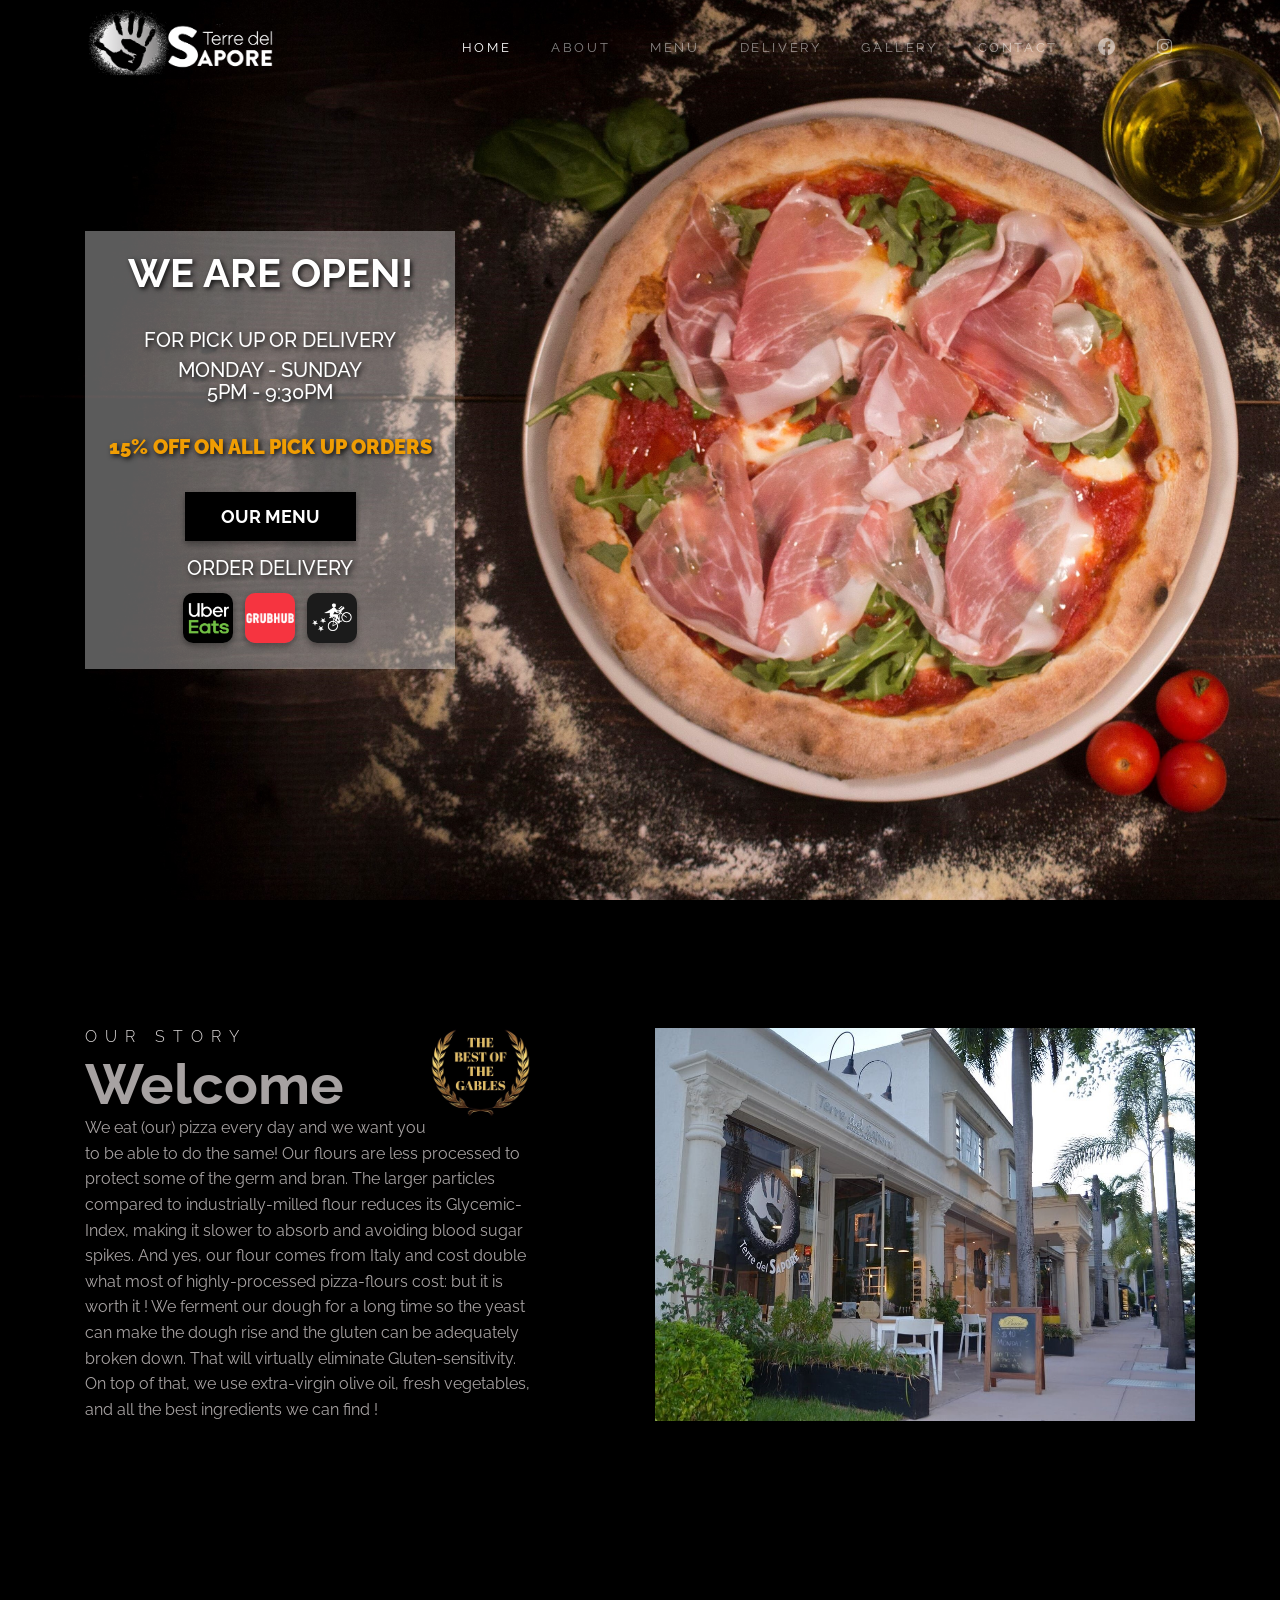
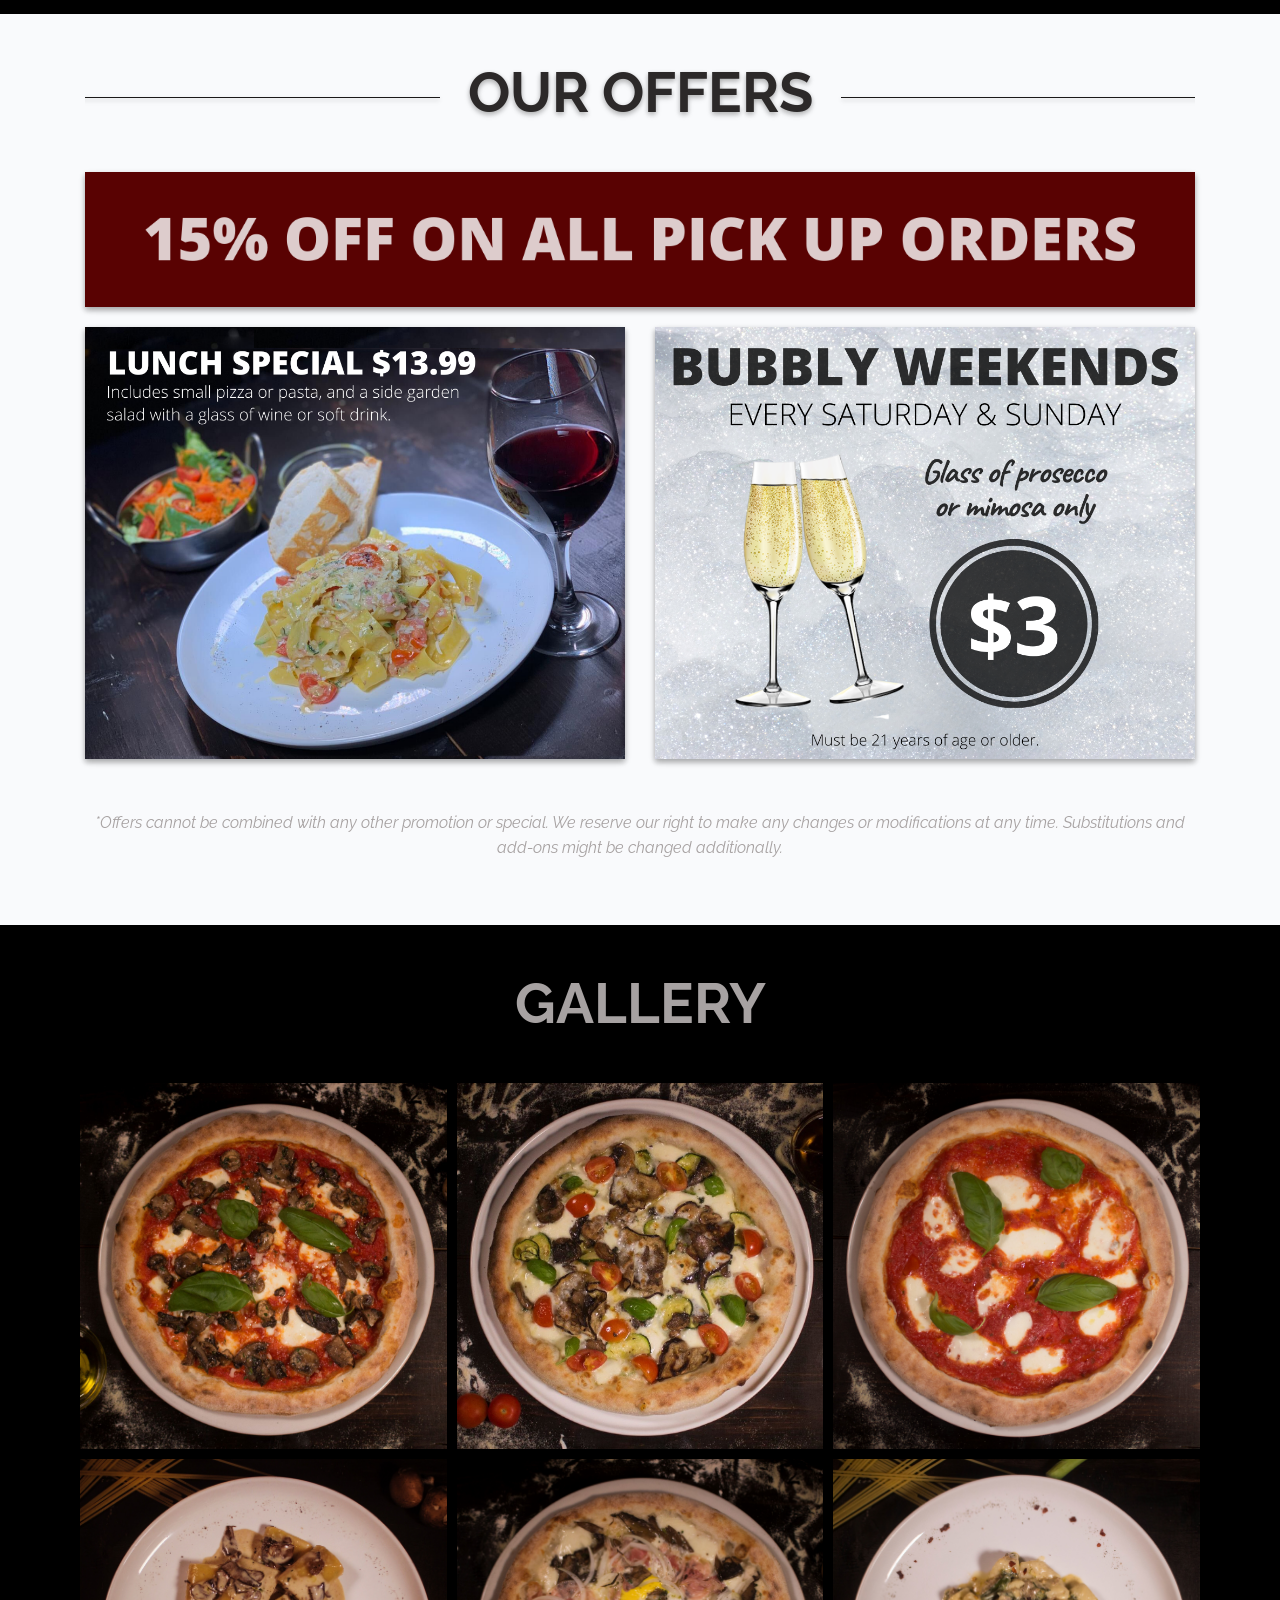
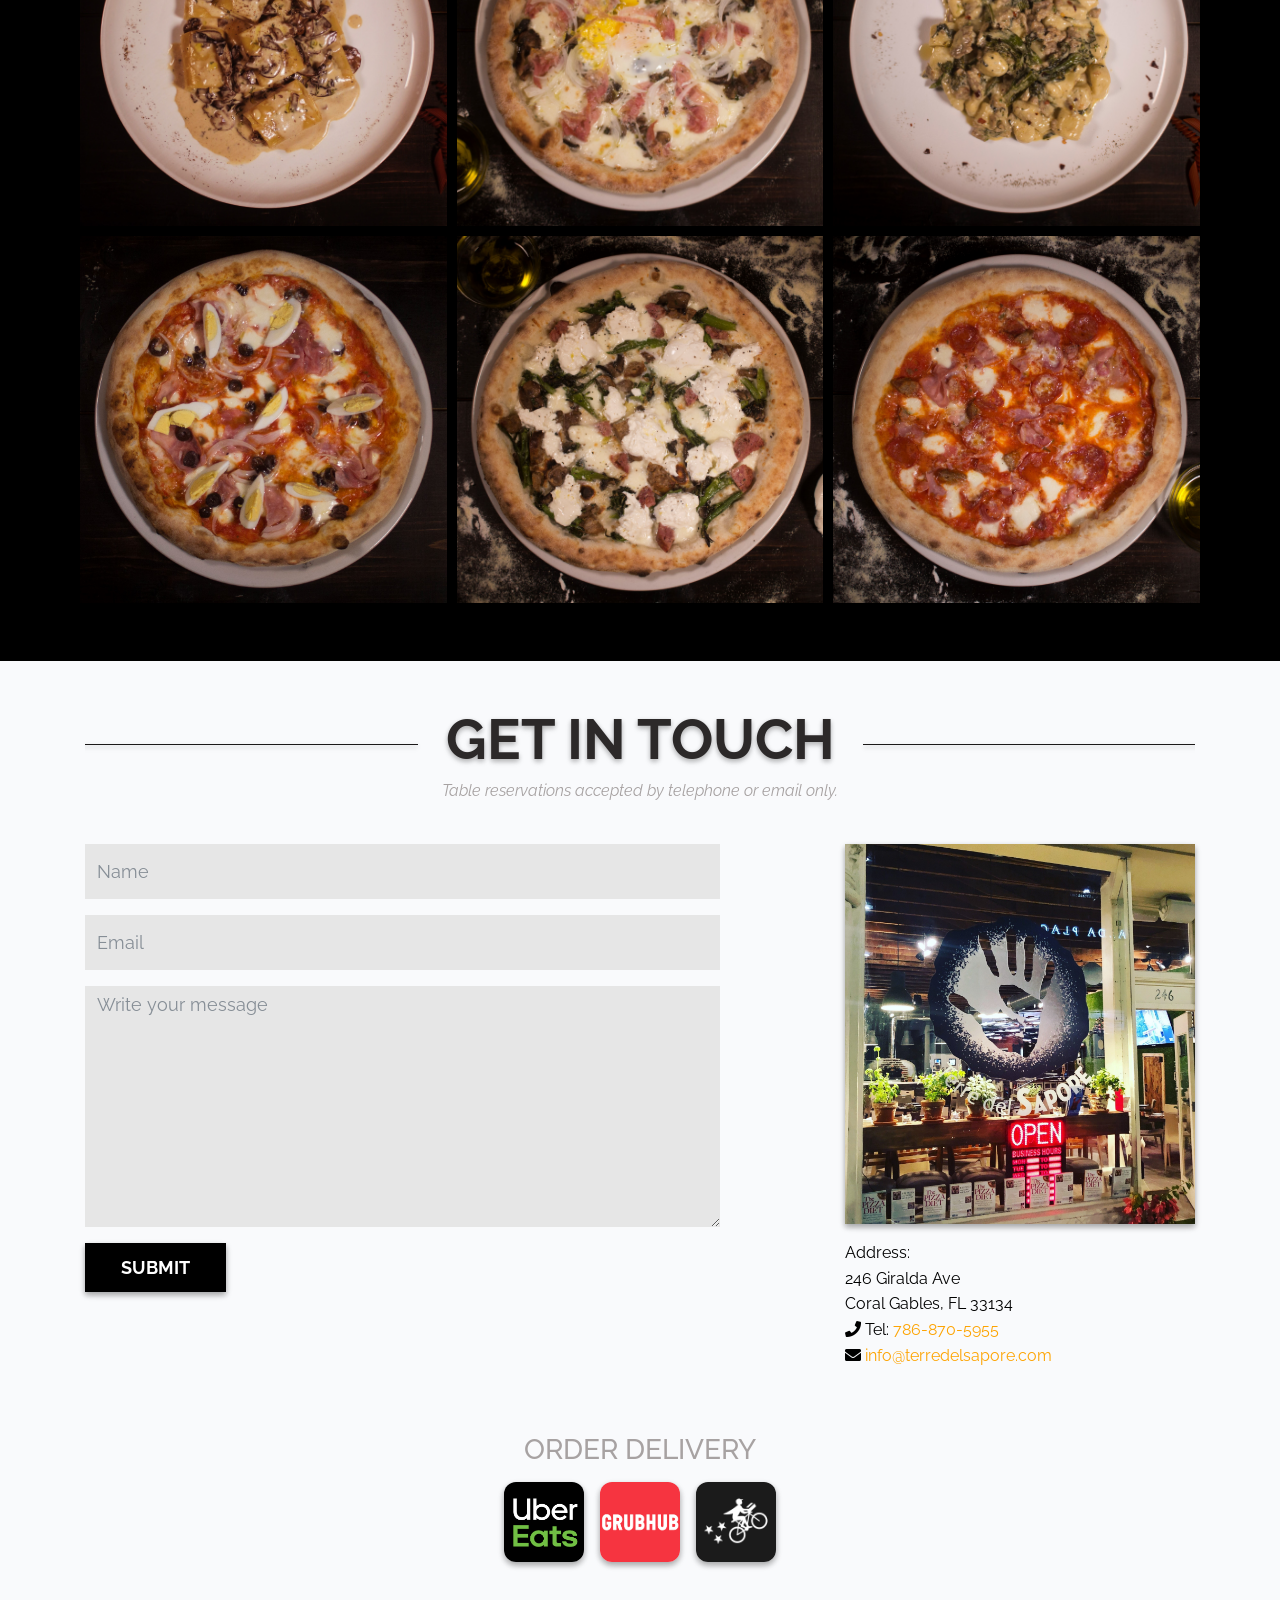
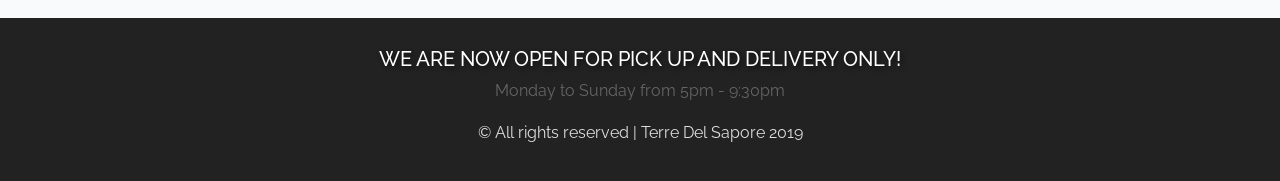
==== index.html @ a72ee900 "some more small changes" ====
<!DOCTYPE html>
<html lang="en">
  <head>
    <title>Terre Del Sapore</title>
    <meta charset="utf-8">
    <meta name="viewport" content="width=device-width, initial-scale=1, shrink-to-fit=no">

    <!-- Favicon -->
    <link rel="shortcut icon" type="image/png" href="./images/favicon1.png"/>
    
    <link href="https://fonts.googleapis.com/css?family=Playfair+Display:400,400i,700|Raleway" rel="stylesheet">
    <link href="https://fonts.googleapis.com/css?family=Raleway:700&display=swap" rel="stylesheet">
    <link href="https://fonts.googleapis.com/css?family=Quicksand&display=swap" rel="stylesheet">
    <link rel="stylesheet" href="css/bootstrap.min.css">
    <link rel="stylesheet" href="css/open-iconic-bootstrap.min.css">
    <link rel="stylesheet" href="css/animate.css">
    <link rel="stylesheet" href="css/owl.carousel.min.css">
    <link rel="stylesheet" href="css/owl.theme.default.min.css">
    <link rel="stylesheet" href="css/magnific-popup.css">
    <link rel="stylesheet" href="https://use.fontawesome.com/releases/v5.8.2/css/all.css">
    <link rel="stylesheet" href="css/icomoon.css">
    <link rel="stylesheet" href="css/style.css">

    <!-- Facebook Pixel Code -->
    <script>
      !function(f,b,e,v,n,t,s)
      {if(f.fbq)return;n=f.fbq=function(){n.callMethod?
      n.callMethod.apply(n,arguments):n.queue.push(arguments)};
      if(!f._fbq)f._fbq=n;n.push=n;n.loaded=!0;n.version='2.0';
      n.queue=[];t=b.createElement(e);t.async=!0;
      t.src=v;s=b.getElementsByTagName(e)[0];
      s.parentNode.insertBefore(t,s)}(window, document,'script',
      'https://connect.facebook.net/en_US/fbevents.js');
      fbq('init', '339458626774909');
      fbq('track', 'PageView');
      </script>
      <noscript><img height="1" width="1" style="display:none"
      src="https://www.facebook.com/tr?id=339458626774909&ev=PageView&noscript=1"
    /></noscript>
    <!-- End Facebook Pixel Code -->

  </head>

  <body data-spy="scroll" data-target="#site-navbar" data-offset="200">
    
    <nav class="navbar navbar-expand-lg navbar-dark site_navbar bg-dark site-navbar-light" id="site-navbar">
      <div class="container">
        <a class="navbar-brand" href="index.html"><img src="./images/logo_horizontal.png" alt="Terre Del Sapore" id="logo" class="logo"></a>
        <button class="navbar-toggler" type="button" data-toggle="collapse" data-target="#site-nav" aria-controls="site-nav" aria-expanded="false" aria-label="Toggle navigation">
          <span class="oi oi-menu"></span> Menu
        </button>

        <div class="collapse navbar-collapse" id="site-nav">
          <ul class="navbar-nav ml-auto">
            <li class="nav-item active"><a href="#section-home" class="nav-link">Home</a></li>
            <li class="nav-item"><a href="#section-about" class="nav-link">About</a></li>
            <li class="nav-item"><a href="./images/menu.pdf" class="nav-link">Menu</a></li>
            <li class="nav-item"><a href="#section-delivery" class="nav-link">Delivery</a></li>
            <li class="nav-item"><a href="#section-gallery" class="nav-link">Gallery</a></li>
            <li class="nav-item"><a href="#section-contact" class="nav-link">Contact</a></li>
            <li class="nav-item"><a href="https://www.facebook.com/terredelsaporegables/?__tn__=%2Cd%2CP-R&eid=ARB0JfAh3_nPr6OGoymZGIaPZmL7S7L-Z7Zif95JAETpzKwmRnLxXU70W4RQlZhRm_fNvxn6373SiHJh" target="_blank" class="nav-link waves-effect waves-light">
              <i class="fab fa-facebook fa-lg"></i></a>
            </li>
            <li class="nav-item">
              <a href="https://www.instagram.com/terredel.sapore" target="_blank" class="nav-link waves-effect waves-light">
                <i class="fab fa-instagram fa-lg"></i>
              </a>
            </li>
            

          </ul>
        </div>
      </div>
    </nav>
    <!-- END nav -->

    <section class="site-cover" style="background-image: url(./images/hero-2.jpeg);" id="section-home">
      <div class="container">
        <div class="row align-items-center justify-content-center text-center site-vh-100">
          <div class="col-md-12 site-animate">
            <div class="hero col-md-4">
              <h1 class="hero-text">WE ARE OPEN!</h1>
                <br>
                <h5>FOR PICK UP OR DELIVERY</h5>
              <h5>MONDAY - SUNDAY
                <br>
                5PM - 9:30PM</h5>
              <br>
              <h5 class="offer-pickup">15% OFF ON ALL PICK UP ORDERS</h5>            
            <br>            
           <p><a href="./images/menu.pdf" target="_blank" class="btn btn-primary btn-lg site-animate" ">OUR MENU</a></p>
           <h5>ORDER DELIVERY</h5>                
            <div class="row justify-content-center">
              <a target="_blank" href="https://www.ubereats.com/en-US/miami/food-delivery/terre-del-sapore/qRtU90W8QPGjgW1V2y5W6w/"><img src="./images/uber.png" alt="image" class="img-fluid delivery-hero"></a>
              <a target="_blank" href="https://www.grubhub.com/restaurant/terre-del-sapore-246-giralda-ave-coral-gables/1089305?fbclid=IwAR1qDjAj64qUqulYclKWdV331o0RSr32GQNUJjfndZSSxsacB-Zl1ywzzRs"><img src="./images/grubhub.png" alt="image" class="img-fluid delivery-hero"></a>
              <a target="_blank" href="https://postmates.com/merchant/terre-del-sapore-coral-gables"><img src="./images/postmates.png" alt="image" class="img-fluid delivery-hero"></a>
            </div>
          </div>
        </div>
      </div>
    </section>

    <!-- END section -->
    
    <section class="site-section" id="section-about">
      <div class="container">
        <div class="row">
          <div class="col-md-5 site-animate mb-5"> <img src="./images/best-of-the-gables.jpg" alt="Best Of The Gables" class="img-fluid" style="width: 100px; float: right;">
            <h4 class="site-sub-title">Our Story </h4>
            <h2 class="site-primary-title display-4">Welcome</h2> 
           
            <p>We eat (our) pizza every day and we want you to be able to do the same!
            Our flours are less processed to protect some of the germ and bran. The larger particles compared to industrially-milled flour reduces its Glycemic-Index, making it slower to absorb and avoiding blood sugar spikes.
            And yes, our flour comes from Italy and cost double what most of highly-processed pizza-flours cost: but it is worth it !
            We ferment our dough for a long time so the yeast can make the dough rise and the gluten can be adequately broken down. That will virtually eliminate Gluten-sensitivity.
            On top of that, we use extra-virgin olive oil, fresh vegetables, and all the best ingredients we can find !</p>
    
          </div>
          <div class="col-md-1"></div>
          <div class="col-md-6 site-animate img" data-animate-effect="fadeInRight">
            <img src="images/front_1.jpg" alt="Terre Del Sapore" class="img-fluid">
          </div>
        </div>
      </div>
    </section>
    <!-- END section -->
    

    <section class="site-section bg-light" id="section-offer">
      <div class="container offers">
        
        <div class="row container-offers">
          <div class="col-md-12 text-center mb-5 site-animate">
            <h2 class="site-primary-title display-4 title">OUR OFFERS</h2>
          </div>
          <div class="container">
            <div class="row">
              <div class="col-md-12 site-animate img pickup">
              <img src="images/pick-up.png" alt="Terre Del Sapore" class="img-fluid">
            </div>
            </div>
            <div class="row">
              <div class="col-md-6 site-animate img" data-animate-effect="fadeInLeft">
                <img src="images/lunch-special.png" alt="Terre Del Sapore" class="img-fluid">
              </div>
              <!-- <div class="col-md-2"></div> -->
              <div class="col-md-6 site-animate img img-offer" data-animate-effect="fadeInRight">
                <img src="images/prosecco-1.png" alt="Terre Del Sapore" class="img-fluid">
              </div>
            </div>
          </div>
          <!-- <div class="col-md-12">
            <div class="owl-carousel site-owl">

              <!-- <div class="item">
                <div class="media d-block mb-4 text-center site-media site-animate border-0">
                  <img src="images/offer_1.png" alt="Terre Del Sapore" class="img-fluid shadow">
                  <div class="media-body p-md-5 p-4">
                    <h5 class="mt-0 h4">Any pizza or pasta on the menu $10.</h5>
                    <p class="mb-4">Available every Monday. Substitutions and add ons might be charged additionally.</p>
                  </div>
                </div>
              </div>      
              
              <div class="item">
                <div class="media d-block mb-4 text-center site-media site-animate border-0">
                  <img src="images/offer_2.png" alt="Terre Del Sapore" class="img-fluid shadow">
                  <div class="media-body p-md-5 p-4">
                    <h5 class="mt-0 h4">Any dessert on the menu $1.</h5>
                    <p class="mb-4">Available every Tuesday. Substitutions and add ons might be charged additionally.</p>
                  </div>
                </div>
              </div>    

              <div class="item">
                <div class="media d-block mb-4 text-center site-media site-animate border-0">
                  <img src="images/offer_3.png" alt="Terre Del Sapore" class="img-fluid shadow">
                  <div class="media-body p-md-5 p-4">
                    <h5 class="mt-0 h4">All wine bottles half price.</h5>
                    <p class="mb-4">Available every Wednesday. Offer valid with food purchase only. Must be 21 years of age or older.</p>
                  </div>
                </div>
              </div>    

              <div class="item">
                <div class="media d-block mb-4 text-center site-media site-animate border-0">
                  <img src="images/offer_4.png" alt="Terre Del Sapore" class="img-fluid shadow">
                  <div class="media-body p-md-5 p-4">
                    <h5 class="mt-0 h4">All you can eat giro pizza $17.99</h5>
                    <p class="mb-4">Available every Thursday. Substitutions and add ons might be charged additionally.</p>
                  </div>
                </div>
              </div>     -->

              <!-- <div class="item">
                <div class="media d-block mb-4 text-center site-media site-animate border-0">
                  <img src="images/offer_5.png" alt="Terre Del Sapore" class="img-fluid shadow">
                  <div class="media-body p-md-5 p-4">
                    <h5 class="mt-0 h4">Prosecco, Mimosa and Belini only $3.</h5>
                    <p class="mb-4">Saturday and Sunday. Must be 21 years of age or older. Substitutions and add ons charged additionally.</p>
                  </div>
                </div>
              </div>    

              <div class="item">
                <div class="media d-block mb-4 text-center site-media site-animate border-0">
                  <img src="images/offer_6.png" alt="Terre Del Sapore" class="img-fluid shadow">
                  <div class="media-body p-md-5 p-4">
                    <h5 class="mt-0 h4">Small salad, pizza or pasta and a glass of wine, beer or soft drink.</h5>
                    <p class="mb-4" style="line-height: 1.3;">Substitutions and add ons might be charged additionally.</p>
                  </div>
                </div>
              </div>   

            </div>
          </div> -->
        </div>
        <br>
        <br>
        <p class="text-center site-animate" style="font-style: italic;">*Offers cannot be combined with any other promotion or special. 
          We reserve our right to make any changes or modifications at any time. 
          Substitutions and add-ons might be changed additionally. </p>
      </div>
    </section>
    <!-- END section -->

    <section class="site-section" id="section-gallery">
      <div class="container">
        <div class="row site-custom-gutters">

          <div class="col-md-12 text-center mb-5 site-animate">
            <h2 class="display-4 site-primary-title gallery">GALLERY</h2>
        
          </div>

          <div class="col-md-4 site-animate">
            <a href="./images/menu_1.JPG" class="site-thumbnail image-popup" >
              <img src="./images/menu_1.JPG" alt="Terre Del Sapore" class="img-fluid">
            </a>
          </div>
          <div class="col-md-4 site-animate">
            <a href="./images/menu_2.JPG" class="site-thumbnail image-popup">
              <img src="./images/menu_2.JPG" alt="Terre Del Sapore" class="img-fluid">
            </a>
          </div>
          <div class="col-md-4 site-animate">
            <a href="./images/menu_4.JPG" class="site-thumbnail image-popup">
              <img src="./images/menu_4.JPG" alt="Terre Del Sapore" class="img-fluid">
            </a>
          </div>

          <div class="col-md-4 site-animate">
            <a href="./images/menu_3.jpeg" class="site-thumbnail image-popup">
              <img src="./images/menu_3.jpeg" alt="Terre Del Sapore" class="img-fluid">
            </a>
          </div>
          <div class="col-md-4 site-animate">
            <a href="./images/menu_5.JPG" class="site-thumbnail image-popup">
              <img src="./images/menu_5.JPG" alt="Terre Del Sapore" class="img-fluid">
            </a>
          </div>
          <div class="col-md-4 site-animate">
            <a href="./images/menu_6.JPG" class="site-thumbnail image-popup">
              <img src="./images/menu_6.JPG" alt="Terre Del Sapore" class="img-fluid">
            </a>
          </div>

          <div class="col-md-4 site-animate">
            <a href="./images/menu_7.JPG" class="site-thumbnail image-popup">
              <img src="./images/menu_7.JPG" alt="Terre Del Sapore" class="img-fluid">
            </a>
          </div>
          <div class="col-md-4 site-animate">
            <a href="./images/menu_8.JPG" class="site-thumbnail image-popup">
              <img src="./images/menu_8.JPG" alt="Terre Del Sapore" class="img-fluid">
            </a>
          </div>
          <div class="col-md-4 site-animate">
            <a href="./images/menu_9.JPG" class="site-thumbnail image-popup">
              <img src="./images/menu_9.JPG" alt="Terre Del Sapore" class="img-fluid">
            </a>
          </div>

        </div>
      </div>
    </section>
    <!-- END section -->

    <section class="site-section bg-light" id="section-contact">
      <div class="container">
        <div class="row">

          <div class="col-md-12 text-center mb-5 site-animate in-touch">
            <h2 class="display-4 site-primary-title title">GET IN TOUCH</h2>
            <p class="text-center" style="font-style: italic; margin-top: 0.5em;">Table reservations accepted by telephone or email only. <p>
          </div>

          <div class="col-md-7 mb-5 site-animate">
            <form action="contact-form-handler.php" method="get" enctype="text/plain" id="contactform" role="form">
              <div class="form-group">
                <label for="name" class="sr-only">Name</label>
                <input type="text" class="form-control" name="name" placeholder="Name" id="name" />
              </div>
              <div class="form-group">
                <label for="email" class="sr-only">Email</label>
                <input type="email" class="form-control" name="email" placeholder="Email" id="email" />
              </div>
              <div class="form-group">
                <label for="message" class="sr-only">Message</label>
                <textarea type="text" name="message" cols="30" rows="10" class="form-control" placeholder="Write your message" id="message"></textarea>
              </div>
              <div class="form-group">
                <input type="submit" class="btn btn-primary btn-lg site-animate" value="SUBMIT" name="submit"/>
              </div>
            </form>
          </div>

        <div class="col-md-1"></div>

          <div class="col-md-4 site-animate">
            <p><img src="images/front.jpeg" alt="" class="img-fluid shadow"></p>
            <p class="text-black">
              Address: <br> 246 Giralda Ave <br> Coral Gables, FL 33134 <br> 
              <i class="fas fa-phone fa-1x"></i>
              Tel: <a href="tel:786-870-5955">786-870-5955</a>  <br> 
              <i class="fas fa-envelope fa-1x"></i><a href = "mailto: info@terredelsapore.com"> info@terredelsapore.com</a>
            </p>
          </div>
          
        </div>
        <br>
        <br>
        <div class="col-md-12 site-animate text-center">
          <h3 id="section-delivery">ORDER DELIVERY</h3>                
            <div class="row justify-content-center">
              <a target="_blank" href="https://www.ubereats.com/en-US/miami/food-delivery/terre-del-sapore/qRtU90W8QPGjgW1V2y5W6w/"><img src="./images/uber.png" alt="image" class="img-fluid delivery"></a>
              <a target="_blank" href="https://www.grubhub.com/restaurant/terre-del-sapore-246-giralda-ave-coral-gables/1089305?fbclid=IwAR1qDjAj64qUqulYclKWdV331o0RSr32GQNUJjfndZSSxsacB-Zl1ywzzRs"><img src="./images/grubhub.png" alt="image" class="img-fluid delivery"></a>
              <a target="_blank" href="https://postmates.com/merchant/terre-del-sapore-coral-gables"><img src="./images/postmates.png" alt="image" class="img-fluid delivery"></a>
            </div>
        </div>
              
      </div>
    </section>
    
    <!-- END section -->

    </section>

    </div>
    

    <footer class="site-footer site-bg-dark site-section">
      <div class="container">
          <div class="col-md-12 text-center">

              <div class="text-center" id="">
                  <!-- <div style="height:20px"></div>
                  <div style="height:20px"></div> -->
                  <h5 class="">WE ARE NOW OPEN FOR PICK UP AND DELIVERY ONLY!</h5>
                  <p class="working-hours">
                    Monday to Sunday from 5pm - 9:30pm
                  </p>
                </div>
              
            <p style="color: rgb(224, 222, 222)">&copy; All rights reserved | Terre Del Sapore 2019</p>
          </div>
        </div>
      </div>
    </footer> 

    <!-- loader -->
    <div id="site-loader" class="show fullscreen"><svg class="circular" width="48px" height="48px"><circle class="path-bg" cx="24" cy="24" r="22" fill="none" stroke-width="4" stroke="#eeeeee"/><circle class="path" cx="24" cy="24" r="22" fill="none" stroke-width="4" stroke-miterlimit="10" stroke="#F96D00"/></svg></div>


    <script src="js/jquery.min.js"></script>
    <script src="js/popper.min.js"></script>
    <script src="js/bootstrap.min.js"></script>
    <script src="js/jquery.easing.1.3.js"></script>
    <script src="js/jquery.waypoints.min.js"></script>
    <script src="js/owl.carousel.min.js"></script>
    <script src="js/jquery.magnific-popup.min.js"></script>    
    <script src="js/jquery.animateNumber.min.js"></script>
    <script src="js/main.js"></script>
    
  </body>
</html>
---- css/icomoon.css ----
@font-face {
  font-family: 'icomoon';
  src:  url('../fonts/icomoon/icomoon.eot?lir4dr');
  src:  url('../fonts/icomoon/icomoon.eot?lir4dr#iefix') format('embedded-opentype'),
    url('../fonts/icomoon/icomoon.ttf?lir4dr') format('truetype'),
    url('../fonts/icomoon/icomoon.woff?lir4dr') format('woff'),
    url('../fonts/icomoon/icomoon.svg?lir4dr#icomoon') format('svg');
  font-weight: normal;
  font-style: normal;
}

[class^="icon-"], [class*=" icon-"] {
  /* use !important to prevent issues with browser extensions that change fonts */
  font-family: 'icomoon' !important;
  speak: none;
  font-style: normal;
  font-weight: normal;
  font-variant: normal;
  text-transform: none;
  line-height: 1;

  /* Better Font Rendering =========== */
  -webkit-font-smoothing: antialiased;
  -moz-osx-font-smoothing: grayscale;
}

.icon-add-to-list:before {
  content: "\e900";
}
.icon-arrow-bold-down:before {
  content: "\e901";
}
.icon-arrow-bold-left:before {
  content: "\e902";
}
.icon-arrow-bold-right:before {
  content: "\e903";
}
.icon-arrow-bold-up:before {
  content: "\e904";
}
.icon-arrow-down:before {
  content: "\e905";
}
.icon-arrow-left:before {
  content: "\e906";
}
.icon-arrow-long-down:before {
  content: "\e907";
}
.icon-arrow-long-left:before {
  content: "\e908";
}
.icon-arrow-long-right:before {
  content: "\e909";
}
.icon-arrow-long-up:before {
  content: "\e90a";
}
.icon-arrow-right:before {
  content: "\e90b";
}
.icon-arrow-up:before {
  content: "\e90c";
}
.icon-arrow-with-circle-down:before {
  content: "\e90d";
}
.icon-arrow-with-circle-left:before {
  content: "\e90e";
}
.icon-arrow-with-circle-right:before {
  content: "\e90f";
}
.icon-arrow-with-circle-up:before {
  content: "\e910";
}
.icon-bug:before {
  content: "\e911";
}
.icon-chevron-down:before {
  content: "\e912";
}
.icon-chevron-left:before {
  content: "\e913";
}
.icon-chevron-right:before {
  content: "\e914";
}
.icon-chevron-small-down:before {
  content: "\e915";
}
.icon-chevron-small-left:before {
  content: "\e916";
}
.icon-chevron-small-right:before {
  content: "\e917";
}
.icon-chevron-small-up:before {
  content: "\e918";
}
.icon-chevron-thin-down:before {
  content: "\e919";
}
.icon-chevron-thin-left:before {
  content: "\e91a";
}
.icon-chevron-thin-right:before {
  content: "\e91b";
}
.icon-chevron-thin-up:before {
  content: "\e91c";
}
.icon-chevron-up:before {
  content: "\e91d";
}
.icon-chevron-with-circle-down:before {
  content: "\e91e";
}
.icon-chevron-with-circle-left:before {
  content: "\e91f";
}
.icon-chevron-with-circle-right:before {
  content: "\e920";
}
.icon-chevron-with-circle-up:before {
  content: "\e921";
}
.icon-classic-computer:before {
  content: "\e922";
}
.icon-controller-fast-backward:before {
  content: "\e923";
}
.icon-creative-commons-attribution:before {
  content: "\e924";
}
.icon-creative-commons-noderivs:before {
  content: "\e925";
}
.icon-creative-commons-noncommercial-eu:before {
  content: "\e926";
}
.icon-creative-commons-noncommercial-us:before {
  content: "\e927";
}
.icon-creative-commons-public-domain:before {
  content: "\e928";
}
.icon-creative-commons-remix:before {
  content: "\e929";
}
.icon-creative-commons-share:before {
  content: "\e92a";
}
.icon-creative-commons-sharealike:before {
  content: "\e92b";
}
.icon-creative-commons:before {
  content: "\e92c";
}
.icon-crop:before {
  content: "\e92d";
}
.icon-document-landscape:before {
  content: "\e92e";
}
.icon-dot-single:before {
  content: "\e92f";
}
.icon-dots-three-horizontal:before {
  content: "\e930";
}
.icon-dots-three-vertical:before {
  content: "\e931";
}
.icon-dots-two-horizontal:before {
  content: "\e932";
}
.icon-dots-two-vertical:before {
  content: "\e933";
}
.icon-eye-with-line:before {
  content: "\e934";
}
.icon-fingerprint:before {
  content: "\e935";
}
.icon-flower:before {
  content: "\e936";
}
.icon-merge:before {
  content: "\e937";
}
.icon-mouse-pointer:before {
  content: "\e938";
}
.icon-newsletter:before {
  content: "\e939";
}
.icon-notifications-off:before {
  content: "\e93a";
}
.icon-remove-user:before {
  content: "\e93b";
}
.icon-select-arrows:before {
  content: "\e93c";
}
.icon-tablet-mobile-combo:before {
  content: "\e93d";
}
.icon-triangle-down:before {
  content: "\e93e";
}
.icon-triangle-left:before {
  content: "\e93f";
}
.icon-triangle-right:before {
  content: "\e940";
}
.icon-triangle-up:before {
  content: "\e941";
}
.icon-video-camera:before {
  content: "\e942";
}
.icon-warning:before {
  content: "\e943";
}
.icon-add-user:before {
  content: "\e944";
}
.icon-address:before {
  content: "\e945";
}
.icon-adjust:before {
  content: "\e946";
}
.icon-air:before {
  content: "\e947";
}
.icon-aircraft-landing:before {
  content: "\e948";
}
.icon-aircraft-take-off:before {
  content: "\e949";
}
.icon-aircraft:before {
  content: "\e94a";
}
.icon-align-bottom:before {
  content: "\e94b";
}
.icon-align-horizontal-middle:before {
  content: "\e94c";
}
.icon-align-left:before {
  content: "\e94d";
}
.icon-align-right:before {
  content: "\e94e";
}
.icon-align-top:before {
  content: "\e94f";
}
.icon-align-vertical-middle:before {
  content: "\e950";
}
.icon-archive:before {
  content: "\e951";
}
.icon-area-graph:before {
  content: "\e952";
}
.icon-attachment:before {
  content: "\e953";
}
.icon-awareness-ribbon:before {
  content: "\e954";
}
.icon-back-in-time:before {
  content: "\e955";
}
.icon-back:before {
  content: "\e956";
}
.icon-bar-graph:before {
  content: "\e957";
}
.icon-battery:before {
  content: "\e958";
}
.icon-beamed-note:before {
  content: "\e959";
}
.icon-bell:before {
  content: "\e95a";
}
.icon-blackboard:before {
  content: "\e95b";
}
.icon-block:before {
  content: "\e95c";
}
.icon-book:before {
  content: "\e95d";
}
.icon-bookmark:before {
  content: "\e95e";
}
.icon-bookmarks:before {
  content: "\e95f";
}
.icon-bowl:before {
  content: "\e960";
}
.icon-box:before {
  content: "\e961";
}
.icon-briefcase:before {
  content: "\e962";
}
.icon-browser:before {
  content: "\e963";
}
.icon-brush:before {
  content: "\e964";
}
.icon-bucket:before {
  content: "\e965";
}
.icon-cake:before {
  content: "\e966";
}
.icon-calculator:before {
  content: "\e967";
}
.icon-calendar:before {
  content: "\e968";
}
.icon-camera:before {
  content: "\e969";
}
.icon-ccw:before {
  content: "\e96a";
}
.icon-chat:before {
  content: "\e96b";
}
.icon-check:before {
  content: "\e96c";
}
.icon-circle-with-cross:before {
  content: "\e96d";
}
.icon-circle-with-minus:before {
  content: "\e96e";
}
.icon-circle-with-plus:before {
  content: "\e96f";
}
.icon-circle:before {
  content: "\e970";
}
.icon-circular-graph:before {
  content: "\e971";
}
.icon-clapperboard:before {
  content: "\e972";
}
.icon-clipboard:before {
  content: "\e973";
}
.icon-clock:before {
  content: "\e974";
}
.icon-cloud:before {
  content: "\e975";
}
.icon-code:before {
  content: "\e976";
}
.icon-cog:before {
  content: "\e977";
}
.icon-colours:before {
  content: "\e978";
}
.icon-compass:before {
  content: "\e979";
}
.icon-controller-fast-forward:before {
  content: "\e97a";
}
.icon-controller-jump-to-start:before {
  content: "\e97b";
}
.icon-controller-next:before {
  content: "\e97c";
}
.icon-controller-paus:before {
  content: "\e97d";
}
.icon-controller-play:before {
  content: "\e97e";
}
.icon-controller-record:before {
  content: "\e97f";
}
.icon-controller-stop:before {
  content: "\e980";
}
.icon-controller-volume:before {
  content: "\e981";
}
.icon-copy:before {
  content: "\e982";
}
.icon-credit-card:before {
  content: "\e983";
}
.icon-credit:before {
  content: "\e984";
}
.icon-cross:before {
  content: "\e985";
}
.icon-cup:before {
  content: "\e986";
}
.icon-cw:before {
  content: "\e987";
}
.icon-cycle:before {
  content: "\e988";
}
.icon-database:before {
  content: "\e989";
}
.icon-dial-pad:before {
  content: "\e98a";
}
.icon-direction:before {
  content: "\e98b";
}
.icon-document:before {
  content: "\e98c";
}
.icon-documents:before {
  content: "\e98d";
}
.icon-download:before {
  content: "\e98e";
}
.icon-drink:before {
  content: "\e98f";
}
.icon-drive:before {
  content: "\e990";
}
.icon-drop:before {
  content: "\e991";
}
.icon-edit:before {
  content: "\e992";
}
.icon-email:before {
  content: "\e993";
}
.icon-emoji-flirt:before {
  content: "\e994";
}
.icon-emoji-happy:before {
  content: "\e995";
}
.icon-emoji-neutral:before {
  content: "\e996";
}
.icon-emoji-sad:before {
  content: "\e997";
}
.icon-erase:before {
  content: "\e998";
}
.icon-eraser:before {
  content: "\e999";
}
.icon-export:before {
  content: "\e99a";
}
.icon-eye:before {
  content: "\e99b";
}
.icon-feather:before {
  content: "\e99c";
}
.icon-flag:before {
  content: "\e99d";
}
.icon-flash:before {
  content: "\e99e";
}
.icon-flashlight:before {
  content: "\e99f";
}
.icon-flat-brush:before {
  content: "\e9a0";
}
.icon-flow-branch:before {
  content: "\e9a1";
}
.icon-flow-cascade:before {
  content: "\e9a2";
}
.icon-flow-line:before {
  content: "\e9a3";
}
.icon-flow-parallel:before {
  content: "\e9a4";
}
.icon-flow-tree:before {
  content: "\e9a5";
}
.icon-folder-images:before {
  content: "\e9a6";
}
.icon-folder-music:before {
  content: "\e9a7";
}
.icon-folder-video:before {
  content: "\e9a8";
}
.icon-folder:before {
  content: "\e9a9";
}
.icon-forward:before {
  content: "\e9aa";
}
.icon-funnel:before {
  content: "\e9ab";
}
.icon-game-controller:before {
  content: "\e9ac";
}
.icon-gauge:before {
  content: "\e9ad";
}
.icon-globe:before {
  content: "\e9ae";
}
.icon-graduation-cap:before {
  content: "\e9af";
}
.icon-grid:before {
  content: "\e9b0";
}
.icon-hair-cross:before {
  content: "\e9b1";
}
.icon-hand:before {
  content: "\e9b2";
}
.icon-heart-outlined:before {
  content: "\e9b3";
}
.icon-heart:before {
  content: "\e9b4";
}
.icon-help-with-circle:before {
  content: "\e9b5";
}
.icon-help:before {
  content: "\e9b6";
}
.icon-home:before {
  content: "\e9b7";
}
.icon-hour-glass:before {
  content: "\e9b8";
}
.icon-image-inverted:before {
  content: "\e9b9";
}
.icon-image:before {
  content: "\e9ba";
}
.icon-images:before {
  content: "\e9bb";
}
.icon-inbox:before {
  content: "\e9bc";
}
.icon-infinity:before {
  content: "\e9bd";
}
.icon-info-with-circle:before {
  content: "\e9be";
}
.icon-info:before {
  content: "\e9bf";
}
.icon-install:before {
  content: "\e9c0";
}
.icon-key:before {
  content: "\e9c1";
}
.icon-keyboard:before {
  content: "\e9c2";
}
.icon-lab-flask:before {
  content: "\e9c3";
}
.icon-landline:before {
  content: "\e9c4";
}
.icon-language:before {
  content: "\e9c5";
}
.icon-laptop:before {
  content: "\e9c6";
}
.icon-layers:before {
  content: "\e9c7";
}
.icon-leaf:before {
  content: "\e9c8";
}
.icon-level-down:before {
  content: "\e9c9";
}
.icon-level-up:before {
  content: "\e9ca";
}
.icon-lifebuoy:before {
  content: "\e9cb";
}
.icon-light-bulb:before {
  content: "\e9cc";
}
.icon-light-down:before {
  content: "\e9cd";
}
.icon-light-up:before {
  content: "\e9ce";
}
.icon-line-graph:before {
  content: "\e9cf";
}
.icon-link:before {
  content: "\e9d0";
}
.icon-list:before {
  content: "\e9d1";
}
.icon-location-pin:before {
  content: "\e9d2";
}
.icon-location:before {
  content: "\e9d3";
}
.icon-lock-open:before {
  content: "\e9d4";
}
.icon-lock:before {
  content: "\e9d5";
}
.icon-log-out:before {
  content: "\e9d6";
}
.icon-login:before {
  content: "\e9d7";
}
.icon-loop:before {
  content: "\e9d8";
}
.icon-magnet:before {
  content: "\e9d9";
}
.icon-magnifying-glass:before {
  content: "\e9da";
}
.icon-mail:before {
  content: "\e9db";
}
.icon-man:before {
  content: "\e9dc";
}
.icon-map:before {
  content: "\e9dd";
}
.icon-mask:before {
  content: "\e9de";
}
.icon-medal:before {
  content: "\e9df";
}
.icon-megaphone:before {
  content: "\e9e0";
}
.icon-menu:before {
  content: "\e9e1";
}
.icon-message:before {
  content: "\e9e2";
}
.icon-mic:before {
  content: "\e9e3";
}
.icon-minus:before {
  content: "\e9e4";
}
.icon-mobile:before {
  content: "\e9e5";
}
.icon-modern-mic:before {
  content: "\e9e6";
}
.icon-moon:before {
  content: "\e9e7";
}
.icon-mouse:before {
  content: "\e9e8";
}
.icon-music:before {
  content: "\e9e9";
}
.icon-network:before {
  content: "\e9ea";
}
.icon-new-message:before {
  content: "\e9eb";
}
.icon-new:before {
  content: "\e9ec";
}
.icon-news:before {
  content: "\e9ed";
}
.icon-note:before {
  content: "\e9ee";
}
.icon-notification:before {
  content: "\e9ef";
}
.icon-old-mobile:before {
  content: "\e9f0";
}
.icon-old-phone:before {
  content: "\e9f1";
}
.icon-open-book:before {
  content: "\e9f2";
}
.icon-palette:before {
  content: "\e9f3";
}
.icon-paper-plane:before {
  content: "\e9f4";
}
.icon-pencil:before {
  content: "\e9f5";
}
.icon-phone:before {
  content: "\e9f6";
}
.icon-pie-chart:before {
  content: "\e9f7";
}
.icon-pin:before {
  content: "\e9f8";
}
.icon-plus:before {
  content: "\e9f9";
}
.icon-popup:before {
  content: "\e9fa";
}
.icon-power-plug:before {
  content: "\e9fb";
}
.icon-price-ribbon:before {
  content: "\e9fc";
}
.icon-price-tag:before {
  content: "\e9fd";
}
.icon-print:before {
  content: "\e9fe";
}
.icon-progress-empty:before {
  content: "\e9ff";
}
.icon-progress-full:before {
  content: "\ea00";
}
.icon-progress-one:before {
  content: "\ea01";
}
.icon-progress-two:before {
  content: "\ea02";
}
.icon-publish:before {
  content: "\ea03";
}
.icon-quote:before {
  content: "\ea04";
}
.icon-radio:before {
  content: "\ea05";
}
.icon-reply-all:before {
  content: "\ea06";
}
.icon-reply:before {
  content: "\ea07";
}
.icon-resize-100%:before {
  content: "\ea08";
}
.icon-resize-full-screen:before {
  content: "\ea09";
}
.icon-retweet:before {
  content: "\ea0a";
}
.icon-rocket:before {
  content: "\ea0b";
}
.icon-round-brush:before {
  content: "\ea0c";
}
.icon-rss:before {
  content: "\ea0d";
}
.icon-ruler:before {
  content: "\ea0e";
}
.icon-save:before {
  content: "\ea0f";
}
.icon-scissors:before {
  content: "\ea10";
}
.icon-share-alternative:before {
  content: "\ea11";
}
.icon-share:before {
  content: "\ea12";
}
.icon-shareable:before {
  content: "\ea13";
}
.icon-shield:before {
  content: "\ea14";
}
.icon-shop:before {
  content: "\ea15";
}
.icon-shopping-bag:before {
  content: "\ea16";
}
.icon-shopping-basket:before {
  content: "\ea17";
}
.icon-shopping-cart:before {
  content: "\ea18";
}
.icon-shuffle:before {
  content: "\ea19";
}
.icon-signal:before {
  content: "\ea1a";
}
.icon-sound-mix:before {
  content: "\ea1b";
}
.icon-sound-mute:before {
  content: "\ea1c";
}
.icon-sound:before {
  content: "\ea1d";
}
.icon-sports-club:before {
  content: "\ea1e";
}
.icon-spreadsheet:before {
  content: "\ea1f";
}
.icon-squared-cross:before {
  content: "\ea20";
}
.icon-squared-minus:before {
  content: "\ea21";
}
.icon-squared-plus:before {
  content: "\ea22";
}
.icon-star-outlined:before {
  content: "\ea23";
}
.icon-star:before {
  content: "\ea24";
}
.icon-stopwatch:before {
  content: "\ea25";
}
.icon-suitcase:before {
  content: "\ea26";
}
.icon-swap:before {
  content: "\ea27";
}
.icon-sweden:before {
  content: "\ea28";
}
.icon-switch:before {
  content: "\ea29";
}
.icon-tablet:before {
  content: "\ea2a";
}
.icon-tag:before {
  content: "\ea2b";
}
.icon-text-document-inverted:before {
  content: "\ea2c";
}
.icon-text-document:before {
  content: "\ea2d";
}
.icon-text:before {
  content: "\ea2e";
}
.icon-thermometer:before {
  content: "\ea2f";
}
.icon-thumbs-down:before {
  content: "\ea30";
}
.icon-thumbs-up:before {
  content: "\ea31";
}
.icon-thunder-cloud:before {
  content: "\ea32";
}
.icon-ticket:before {
  content: "\ea33";
}
.icon-time-slot:before {
  content: "\ea34";
}
.icon-tools:before {
  content: "\ea35";
}
.icon-traffic-cone:before {
  content: "\ea36";
}
.icon-trash:before {
  content: "\ea37";
}
.icon-tree:before {
  content: "\ea38";
}
.icon-trophy:before {
  content: "\ea39";
}
.icon-tv:before {
  content: "\ea3a";
}
.icon-typing:before {
  content: "\ea3b";
}
.icon-uninstall:before {
  content: "\ea3c";
}
.icon-unread:before {
  content: "\ea3d";
}
.icon-untag:before {
  content: "\ea3e";
}
.icon-upload-to-cloud:before {
  content: "\ea3f";
}
.icon-upload:before {
  content: "\ea40";
}
.icon-user:before {
  content: "\ea41";
}
.icon-users:before {
  content: "\ea42";
}
.icon-v-card:before {
  content: "\ea43";
}
.icon-video:before {
  content: "\ea44";
}
.icon-vinyl:before {
  content: "\ea45";
}
.icon-voicemail:before {
  content: "\ea46";
}
.icon-wallet:before {
  content: "\ea47";
}
.icon-water:before {
  content: "\ea48";
}
.icon-instagram-with-circle:before {
  content: "\ea49";
}
.icon-instagram:before {
  content: "\ea4a";
}
.icon-px-with-circle:before {
  content: "\ea4b";
}
.icon-px:before {
  content: "\ea4c";
}
.icon-app-store:before {
  content: "\ea4d";
}
.icon-baidu:before {
  content: "\ea4e";
}
.icon-basecamp:before {
  content: "\ea4f";
}
.icon-behance:before {
  content: "\ea50";
}
.icon-creative-cloud:before {
  content: "\ea51";
}
.icon-dribbble-with-circle:before {
  content: "\ea52";
}
.icon-dribbble:before {
  content: "\ea53";
}
.icon-dropbox:before {
  content: "\ea54";
}
.icon-evernote:before {
  content: "\ea55";
}
.icon-facebook-with-circle:before {
  content: "\ea56";
}
.icon-facebook:before {
  content: "\ea57";
}
.icon-flattr:before {
  content: "\ea58";
}
.icon-flickr-with-circle:before {
  content: "\ea59";
}
.icon-flickr:before {
  content: "\ea5a";
}
.icon-foursquare:before {
  content: "\ea5b";
}
.icon-github-with-circle:before {
  content: "\ea5c";
}
.icon-github:before {
  content: "\ea5d";
}
.icon-google-drive:before {
  content: "\ea5e";
}
.icon-google-hangouts:before {
  content: "\ea5f";
}
.icon-google-play:before {
  content: "\ea60";
}
.icon-google+-with-circle:before {
  content: "\ea61";
}
.icon-google+:before {
  content: "\ea62";
}
.icon-grooveshark:before {
  content: "\ea63";
}
.icon-houzz:before {
  content: "\ea64";
}
.icon-icloud:before {
  content: "\ea65";
}
.icon-lastfm-with-circle:before {
  content: "\ea66";
}
.icon-lastfm:before {
  content: "\ea67";
}
.icon-linkedin-with-circle:before {
  content: "\ea68";
}
.icon-linkedin:before {
  content: "\ea69";
}
.icon-mail-with-circle:before {
  content: "\ea6a";
}
.icon-medium-with-circle:before {
  content: "\ea6b";
}
.icon-medium:before {
  content: "\ea6c";
}
.icon-mixi:before {
  content: "\ea6d";
}
.icon-onedrive:before {
  content: "\ea6e";
}
.icon-paypal:before {
  content: "\ea6f";
}
.icon-picasa:before {
  content: "\ea70";
}
.icon-pinterest-with-circle:before {
  content: "\ea71";
}
.icon-pinterest:before {
  content: "\ea72";
}
.icon-qq-with-circle:before {
  content: "\ea73";
}
.icon-qq:before {
  content: "\ea74";
}
.icon-raft-with-circle:before {
  content: "\ea75";
}
.icon-raft:before {
  content: "\ea76";
}
.icon-rainbow:before {
  content: "\ea77";
}
.icon-rdio-with-circle:before {
  content: "\ea78";
}
.icon-rdio:before {
  content: "\ea79";
}
.icon-renren:before {
  content: "\ea7a";
}
.icon-scribd:before {
  content: "\ea7b";
}
.icon-sina-weibo:before {
  content: "\ea7c";
}
.icon-skype-with-circle:before {
  content: "\ea7d";
}
.icon-skype:before {
  content: "\ea7e";
}
.icon-slideshare:before {
  content: "\ea7f";
}
.icon-smashing:before {
  content: "\ea80";
}
.icon-soundcloud:before {
  content: "\ea81";
}
.icon-spotify-with-circle:before {
  content: "\ea82";
}
.icon-spotify:before {
  content: "\ea83";
}
.icon-stumbleupon-with-circle:before {
  content: "\ea84";
}
.icon-stumbleupon:before {
  content: "\ea85";
}
.icon-swarm:before {
  content: "\ea86";
}
.icon-tripadvisor:before {
  content: "\ea87";
}
.icon-tumblr-with-circle:before {
  content: "\ea88";
}
.icon-tumblr:before {
  content: "\ea89";
}
.icon-twitter-with-circle:before {
  content: "\ea8a";
}
.icon-twitter:before {
  content: "\ea8b";
}
.icon-vimeo-with-circle:before {
  content: "\ea8c";
}
.icon-vimeo:before {
  content: "\ea8d";
}
.icon-vine-with-circle:before {
  content: "\ea8e";
}
.icon-vine:before {
  content: "\ea8f";
}
.icon-vk-alternitive:before {
  content: "\ea90";
}
.icon-vk-with-circle:before {
  content: "\ea91";
}
.icon-vk:before {
  content: "\ea92";
}
.icon-windows-store:before {
  content: "\ea93";
}
.icon-xing-with-circle:before {
  content: "\ea94";
}
.icon-xing:before {
  content: "\ea95";
}
.icon-yelp:before {
  content: "\ea96";
}
.icon-youko-with-circle:before {
  content: "\ea97";
}
.icon-youko:before {
  content: "\ea98";
}
.icon-youtube-with-circle:before {
  content: "\ea99";
}
.icon-youtube:before {
  content: "\ea9a";
}
---- css/style.css ----
html {
  overflow-x: hidden;
}

body {
  font-family: "Raleway", sans-serif;
  background: black;
  opacity: 20;
  font-size: 16px;
  line-height: 1.6;
  color: #a7a2a2;
}

.logo {
  width: 200px;
}

.img-fluid {
  box-shadow: 0 3px 6px rgba(0, 0, 0, 0.16), 0 3px 6px rgba(0, 0, 0, 0.23);
}

.in-touch {
  margin-bottom: 1.5em !important;
}

.title {
  color: rgb(44, 41, 41);
  overflow: hidden;
  text-align: center;
  text-shadow: 0 3px 6px rgba(0, 0, 0, 0.12), 0 2px 5px rgba(0, 0, 0, 0.23);
 }
 .title:before,
 .title:after {
  background-color:rgb(27, 25, 25);
  content: "";
  display: inline-block;
  height: 1px;
  box-shadow: 0 3px 6px rgba(0, 0, 0, 0.12), 0 2px 5px rgba(0, 0, 0, 0.23);
  position: relative;
  vertical-align: middle;
  width: 50%;
 }
 .title:before {
  right: 0.5em;
  margin-left: -50%;
 }
 .title:after {
  left: 0.5em;
  margin-right: -50%;
 }

a {
  -webkit-transition: .3s all ease;
  -o-transition: .3s all ease;
  transition: .3s all ease;
  color: #FDA403;
}



a:hover {
  text-decoration: none;
  color: #FDA403;
}


.text-primary {
  color: #FDA403 !important;
}

.site-navbar-light {
  background: transparent !important;
  position: absolute;
  left: 0;
  right: 0;
  z-index: 3;
}

a.navbar-brand {
  padding-top: 0;
  padding-bottom: 10px;
}

.delivery {
  width: 80px;
  margin: 8px;
  border-radius: 12px;
}

.delivery-hero {
  width: 50px;
  margin: 6px;
  border-radius: 10px;
}

.btn, .shadow, .delivery {
  -webkit-box-shadow: 0 3px 6px rgba(0, 0, 0, 0.16), 0 3px 6px rgba(0, 0, 0, 0.23);
  -moz-box-shadow: 0 3px 6px rgba(0, 0, 0, 0.16), 0 3px 6px rgba(0, 0, 0, 0.23);
  -ms-box-shadow: 0 3px 6px rgba(0, 0, 0, 0.16), 0 3px 6px rgba(0, 0, 0, 0.23);
  -o-box-shadow: 0 3px 6px rgba(0, 0, 0, 0.16), 0 3px 6px rgba(0, 0, 0, 0.23);
  box-shadow: 0 3px 6px rgba(0, 0, 0, 0.16), 0 3px 6px rgba(0, 0, 0, 0.23);
}

.shadow:hover {
  -webkit-box-shadow: 0 10px 20px rgba(0, 0, 0, 0.19), 0 6px 6px rgba(0, 0, 0, 0.23);
  -moz-box-shadow: 0 10px 20px rgba(0, 0, 0, 0.19), 0 6px 6px rgba(0, 0, 0, 0.23);
  -ms-box-shadow: 0 10px 20px rgba(0, 0, 0, 0.19), 0 6px 6px rgba(0, 0, 0, 0.23);
  -o-box-shadow: 0 10px 20px rgba(0, 0, 0, 0.19), 0 6px 6px rgba(0, 0, 0, 0.23);
  box-shadow: 0 10px 20px rgba(0, 0, 0, 0.19), 0 6px 6px rgba(0, 0, 0, 0.23);
}

.delivery:hover {
  -webkit-box-shadow: 0 10px 20px rgba(0, 0, 0, 0.19), 0 6px 6px rgba(0, 0, 0, 0.23);
  -moz-box-shadow: 0 10px 20px rgba(0, 0, 0, 0.19), 0 6px 6px rgba(0, 0, 0, 0.23);
  -ms-box-shadow: 0 10px 20px rgba(0, 0, 0, 0.19), 0 6px 6px rgba(0, 0, 0, 0.23);
  -o-box-shadow: 0 10px 20px rgba(0, 0, 0, 0.19), 0 6px 6px rgba(0, 0, 0, 0.23);
  box-shadow: 0 10px 20px rgba(0, 0, 0, 0.19), 0 6px 6px rgba(0, 0, 0, 0.23);
}

footer {
 padding-top: 30px !important;
 padding-bottom: 20px !important;
}

@media screen and (max-width: 991px) {
  .site-navbar-light {
    background: #000 !important;
    top: 0;
    position: relative;
  }
}

.site-navbar-light .navbar-nav > .nav-item > .nav-link {
  font-size: 13px;
  text-transform: uppercase;
  letter-spacing: .2em;
  padding-top: 30px;
  padding-bottom: 30px;
  padding-left: 20px;
  padding-right: 20px;
}

@media screen and (max-width: 960px) {
  .site-navbar-light .navbar-nav > .nav-item > .nav-link {
    padding-top: 10px;
    padding-bottom: 10px;
    padding-left: 0px;
    padding-right: 0px;
  }
}

.site-navbar-light .navbar-nav > .nav-item.site-cta a {
  color: #fff;
}

.site-navbar-light .navbar-nav > .nav-item.site-seperator {
  position: relative;
  margin-left: 20px;
  padding-left: 20px;
}

@media screen and (max-width: 960px) {
  .site-navbar-light .navbar-nav > .nav-item.site-seperator {
    padding-left: 0;
    margin-left: 0;
  }
}

.site-navbar-light .navbar-nav > .nav-item.site-seperator:before {
  position: absolute;
  content: "";
  top: 10px;
  bottom: 10px;
  left: 0;
  width: 2px;
  background: rgba(255, 255, 255, 0.05);
}

@media screen and (max-width: 960px) {
  .site-navbar-light .navbar-nav > .nav-item.site-seperator:before {
    display: none;
  }
}

.site-navbar-light .navbar-toggler {
  border: none;
  color: rgb(248, 246, 246) !important;
  cursor: pointer;
  padding-right: 0;
  text-transform: uppercase;
  font-size: 16px;
  letter-spacing: .1em;
}

.site-navbar-light.scrolled {
  position: fixed;
  right: 0;
  left: 0;
  top: 0;
  margin-top: -130px;
  background: rgb(19, 18, 18) !important;
}

@media screen and (max-width: 768px) {
  .site-navbar-light.scrolled .navbar-nav {
    background: none;
    border-radius: 0px;
    padding-left: 0rem !important;
    padding-right: 0rem !important;
  }
}

@media screen and (max-width: 576px) {
  .site-navbar-light.scrolled .navbar-nav {
    background: none;
    padding-left: 0 !important;
    padding-right: 0 !important;
  }
}

.site-navbar-light.scrolled .navbar-toggler {
  border: none;
  color: rgb(248, 246, 246) !important;
  border-color: rgb(248, 246, 246) !important;
  cursor: pointer;
  padding-right: 0;
  text-transform: uppercase;
  font-size: 16px;
  letter-spacing: .1em;
}

.site-navbar-light.scrolled .nav-link {
  padding-top: 0.7rem !important;
  padding-bottom: 0.7rem !important;
  color: rgb(248, 246, 246) !important;
}

.site-navbar-light.scrolled .nav-link.active {
  color: #FDA403 !important;
}

.site-navbar-light.scrolled.awake {
  margin-top: 0px;
  -webkit-transition: .3s all ease-out;
  -o-transition: .3s all ease-out;
  transition: .3s all ease-out;
}

.site-navbar-light.scrolled.sleep {
  -webkit-transition: .3s all ease-out;
  -o-transition: .3s all ease-out;
  transition: .3s all ease-out;
}

.site-navbar-light.scrolled .navbar-brand {
  color: rgb(248, 246, 246) !important;
}

.navbar-brand {
  text-transform: uppercase;
  letter-spacing: .1em;
}

.bg-image, .site-cover {
  background-size: cover;
  background-repeat: no-repeat;
}

.site-cover {
  background-position: center center;
}

.site-cover .site-heading {
  font-size: 75px;
  line-height: 1.34;
  color: #fff;
}

@media screen and (max-width: 768px) {
  .site-cover .site-heading {
    font-size: 37px;
    line-height: 1.3;
  }
}

.site-cover .site-subheading, .site-cover p {
  color: rgba(255, 255, 255, 0.7);
  font-weight: 300;
  font-family: "Raleway", sans-serif;
}

@media screen and (max-width: 768px) {
  .site-cover .btn {
    width: 100% !important;
    border: 1px solid red;
  }
}

.site-cover a {
  position: relative;
  color: #fff;
}

.site-cover a:before {
  position: absolute;
  bottom: 0;
  left: 0;
  right: 0;
  /* background: #FDA403; */
  height: 2px;
  content: " ";
}

.site-cover.overlay {
  position: relative;
}

.site-cover.overlay:before {
  content: "";
  background: rgba(0, 0, 0, 0.6);
  position: absolute;
  top: 0;
  left: 0;
  bottom: 0;
  right: 0;
}

.site-cover .site-vh-100 {
  min-height: 700px !important;
}

.site-slant {
  position: relative;
  overflow: hidden;
}

.site-slant:after {
  width: 120%;
  height: 200px;
  left: -10%;
  background: #f2f2f2;
  -webkit-transform: rotate(-5deg);
  -ms-transform: rotate(-5deg);
  transform: rotate(-5deg);
  content: "";
  position: absolute;
  bottom: -100px;
}

@media screen and (max-width: 960px) {
  .site-slant:after {
    bottom: -150px;
  }
}

@media screen and (max-width: 768px) {
  .site-slant:after {
    bottom: -170px;
  }
}

.site-slant.site-slant-white:after {
  background: #fff;
}

.site-slant.site-slant-dark:after {
  background: #263135;
}

.site-uppercase {
  font-size: 30px;
}

.menu-item {
  margin-bottom: 30px;
}

.menu-item img {
  width: 100px;
  border-radius: 50%;
}

.menu-item .menu-price {
  /* font-family: "Playfair Display", serif; */
  font-size: 24px;
}
 
@media screen and (max-width: 768px) {
  .display-4 {
    font-size: 37px;
  }
}

.text-black {
  color: #000 !important;
}


.site-custom-gutters {
  margin-left: -10px;
  margin-right: -10px;
}

.site-custom-gutters [class*=col-] {
  padding-left: 5px;
  padding-right: 5px;
  margin-bottom: 5px;
}

.site-custom-gutters [class*=col-] .site-thumbnail {
  display: block;
  margin-bottom: 5px;
}

.btn {
  cursor: pointer;
  padding: 10px 35px 10px 35px;
  font-size: 18px;
  font-weight: 700;
  /* font-family: "Playfair Display", serif; */
}

.btn.btn.btn-primary {
  border-color: black;
  background: black;
  border-radius: 0px;
  color: white;
  font-weight: 700;
}

.btn.btn-primary:hover {
  background: #FDA403;
  border-color: #FDA403;
  color: #fff;
}

.btn:before {
  display: none;
}

.btn:hover, .btn:active, .btn:focus {
  outline: none;
  -webkit-box-shadow: none;
  box-shadow: none;
}

/* .btn.btn-primary {
  background: #FDA403;
  border-color: #FDA403;
  color: rgb(255, 255, 255);
} */

.btn.btn-primary:hover, .btn.btn-primary:focus, .btn.btn-primary:active {
  border-color: #FDA403;
  background: #FDA403;
}

/* .btn.btn-outline-white {
  border-color: rgb(247, 234, 209);
  background:  rgb(247, 234, 209);
  border-radius: 0px;
  border-width: 2px;
  color: black;
} */

.btn.btn-outline-white:hover, .btn.btn-outline-white:focus, .btn.btn-outline-white:active {
  background:#FDA403;;
  border-color:#FDA403;;
  color: #000;
}

.pickup {
  margin-bottom: 20px;
}

.form-control {
  border: none;
  height: 55px !important;
  background: #e6e6e6 !important;
  color: #000 !important;
  font-size: 18px;
  border-radius: 0px;
}

textarea.form-control {
  height: inherit !important;
}

.site-vh-100 {
  height: 100vh;
}

@media screen and (max-width: 960px) {
  .site-vh-100 {
    height: inherit;
    padding-top: 5em;
    padding-bottom: 5em;
  }
}

.site-vh-75 {
  height: 75vh;
}

@media screen and (max-width: 960px) {
  .site-vh-75 {
    height: inherit;
    padding-top: 5em;
    padding-bottom: 5em;
  }
}

.site-tab-nav {
  padding: 0;
  margin: 0;
  display: inline-block !important;
}

@media screen and (max-width: 576px) {
  .site-tab-nav {
    display: block !important;
    margin-bottom: 10px;
    width: 100% !important;
  }
}

.site-tab-nav li {
  padding: 0;
  margin: 0 5px;
  display: inline-block !important;
}

@media screen and (max-width: 576px) {
  .site-tab-nav li {
    display: block !important;
    margin-bottom: 10px;
    width: 100% !important;
  }
}

.site-tab-nav li a {
  text-transform: uppercase;
  font-size: 14px;
  letter-spacing: .2em;
  color: #ccc;
  border: 2px solid #ccc;
  border-radius: 0 !important;
}

.site-tab-nav li a.active {
  background: none !important;
  color: black !important;
  border: 2px solid #000;
}

.site-animate {
  opacity: 0;
  visibility: hidden;
}

.bg-primary {
  background: #FDA403 !important;
}

.hero {
  background-color: rgba(255, 255, 255, 0.356);
  padding: 20px;
  color: black;
  font-style: bold;
}

 h5, h6 {
  text-shadow: 2px 2px 5px rgb(15, 15, 15);
  color: white;
 }

.offer-pickup {
  color: rgb(240, 157, 3);
  font-weight: 900;
  text-shadow: 2px 2px 5px rgb(15, 15, 15);
}

.hero-text {
  text-shadow: 2px 2px 5px rgb(15, 15, 15);
  color: white;
  font-weight: bold;
 }

.site-section .site-sub-title {
  font-size: 16px;
  text-transform: uppercase;
  letter-spacing: .5em;
  color: #e0dcdc;
  font-family: "Raleway", sans-serif;
  font-weight: 300;
}

.site-section .site-primary-title {
  margin-top: 0;
  margin-bottom: 0px;
  font-weight: bold;
}

#section-about {
  padding: 8em 0;
}

#section-about .img {
  position: relative;
  right: 0;
}

@media screen and (max-width: 768px) {
  #section-about .img {
    position: relative;
    right: inherit;
  }
  #section-about .img img {
    max-width: 100%;
  }

  .img-offer {
    margin-top: 20px;
  }
}

/* #section-offer {
  padding: 12em 0;
} */

.site-section {
  padding: 3em 0;
}

.site-bg-dark {
  background: #222;
}

.site-footer {
  font-size: 16px;
}

.site-footer .site-footer-logo {
  text-transform: uppercase;
  letter-spacing: .1em;
}

.site-footer .site-footer-widget h2 {
  font-weight: normal;
}

.site-footer p {
  color: rgba(255, 255, 255, 0.3);
}

.site-footer a {
  color: rgba(255, 255, 255, 0.3);
}

.site-footer a:hover {
  color: #FDA403;
}

.site-footer .site-heading {
  font-size: 24px;
}

.site-footer .site-heading-2 {
  font-size: 14px;
  font-weight: bold;
  letter-spacing: .05em;
  text-transform: uppercase;
  color: rgba(255, 255, 255, 0.6);
}

.site-pricing-popular {
  position: relative;
}

.site-pricing-popular .popular-text {
  text-transform: uppercase;
  font-size: 14px;
  margin-top: -16px;
  right: 0;
  background: #FDA403;
  color: #fff;
  padding: 2px 10px;
  position: absolute;
  -webkit-transform: rotate(90deg);
  -ms-transform: rotate(90deg);
  transform: rotate(90deg);
  letter-spacing: .1em;
}

.site-pricing h2 {
  font-size: 17px;
  text-transform: uppercase;
}

.site-pricing .site-price-per {
  font-size: 70px;
}

.site-pricing .site-price-per sup {
  font-size: 20px;
  top: -1.5em;
}

.site-pricing .site-price-per strong {
  color: #000;
}

.site-pricing .site-price-per span {
  font-size: 20px;
}

.site-pricing ul li {
  margin-bottom: 10px;
}

.site-footer-social li {
  list-style: none;
  margin: 0 10px 10px 0;
  display: inline-block;
}

.site-footer-social li a {
  height: 60px;
  width: 60px;
  display: block;
  float: left;
  background: rgba(255, 255, 255, 0.05);
  border-radius: 50%;
  position: relative;
}

.site-footer-social li a span {
  position: absolute;
  font-size: 26px;
  top: 50%;
  left: 50%;
  -webkit-transform: translate(-50%, -50%);
  -ms-transform: translate(-50%, -50%);
  transform: translate(-50%, -50%);
}

.site-footer-social li a:hover {
  color: #fff;
}

.footer-small-nav > li {
  display: inline-block;
}

.footer-small-nav > li a {
  margin: 0 10px 10px 0;
}

.footer-small-nav > li a:hover, .footer-small-nav > li a:focus {
  color: #FDA403;
}

.media .site-icon {
  width: 100px;
}

.media .site-icon span {
  color: #FDA403;
}

.site-media {
  background: #fff;
  border-radius: 0px;
}

.site-media.text-center .site-icon {
  margin: 0 auto;
}

.site-overflow-hidden {
  overflow: hidden;
}

.padding-top-bottom {
  padding-top: 120px;
  padding-bottom: 120px;
}

.site-owl {
  position: relative;
  z-index: 1;
}

.site-owl .owl-nav {
  position: absolute;
  top: 50%;
  margin-top: -50px;
  z-index: 10;
  left: 0;
  right: 0;
  opacity: 0;
  visibility: hidden;
  -webkit-transition: .3s all ease;
  -o-transition: .3s all ease;
  transition: .3s all ease;
}

.site-owl .owl-nav .owl-prev,
.site-owl .owl-nav .owl-next {
  position: absolute;
  font-size: 30px;
  background: #FDA403;
  color: #fff;
  padding: 10px;
  line-height: 0;
}

.site-owl .owl-nav .owl-prev {
  left: 0;
}

.site-owl .owl-nav .owl-next {
  right: 0;
}

.site-owl .owl-dots {
  position: relative;
  text-align: center;
  margin-top: 30px;
}

.site-owl .owl-dots .owl-dot {
  display: inline-block;
  zoom: 1;
}

.site-owl .owl-dots .owl-dot span {
  width: 10px;
  height: 10px;
  background: #ccc;
  border-radius: 50%;
  display: inline-block;
  margin: 5px 7px;
}

.site-owl .owl-dots .owl-dot.active span {
  background: #FDA403;
}

.site-owl:hover .owl-nav {
  visibility: visible;
  opacity: 1;
}


@media screen and (max-width: 960px) {
  #reservationModal .modal-content .bg-image, #reservationModal .modal-content .site-cover {
    height: 200px;
    padding-right: 0 !important;
    padding-left: 0 !important;
    margin-left: 15px;
    margin-right: 15px;
    overflow: hidden;
  }
}

.image-popup {
  cursor: -webkit-zoom-in;
  cursor: -moz-zoom-in;
  cursor: zoom-in;
}

.mfp-with-zoom .mfp-container,
.mfp-with-zoom.mfp-bg {
  opacity: 0;
  -webkit-backface-visibility: hidden;
  -webkit-transition: all 0.3s ease-out;
  -moz-transition: all 0.3s ease-out;
  -o-transition: all 0.3s ease-out;
  transition: all 0.3s ease-out;
}

.mfp-with-zoom.mfp-ready .mfp-container {
  opacity: 1;
}

.mfp-with-zoom.mfp-ready.mfp-bg {
  opacity: 0.8;
}

.mfp-with-zoom.mfp-removing .mfp-container,
.mfp-with-zoom.mfp-removing.mfp-bg {
  opacity: 0;
}

.site-counter .site-number {
  display: block;
  font-size: 72px;
  font-weight: bold;
  color: #FDA403;
}

.site-counter .site-label {
  font-size: 12px;
  text-transform: uppercase;
  letter-spacing: .1em;
  color: #b3b3b3;
}

#site-loader {
  position: fixed;
  width: 96px;
  height: 96px;
  left: 50%;
  top: 50%;
  -webkit-transform: translate(-50%, -50%);
  -ms-transform: translate(-50%, -50%);
  transform: translate(-50%, -50%);
  background-color: rgba(255, 255, 255, 0.9);
  -webkit-box-shadow: 0px 24px 64px rgba(0, 0, 0, 0.24);
  box-shadow: 0px 24px 64px rgba(0, 0, 0, 0.24);
  border-radius: 16px;
  opacity: 0;
  visibility: hidden;
  -webkit-transition: opacity .2s ease-out, visibility 0s linear .2s;
  -o-transition: opacity .2s ease-out, visibility 0s linear .2s;
  transition: opacity .2s ease-out, visibility 0s linear .2s;
  z-index: 1000;
}

#site-loader.fullscreen {
  padding: 0;
  left: 0;
  top: 0;
  width: 100%;
  height: 100%;
  -webkit-transform: none;
  -ms-transform: none;
  transform: none;
  background-color: #fff;
  border-radius: 0;
  -webkit-box-shadow: none;
  box-shadow: none;
}

#site-loader.show {
  -webkit-transition: opacity .4s ease-out, visibility 0s linear 0s;
  -o-transition: opacity .4s ease-out, visibility 0s linear 0s;
  transition: opacity .4s ease-out, visibility 0s linear 0s;
  visibility: visible;
  opacity: 1;
}

#site-loader .circular {
  -webkit-animation: loader-rotate 2s linear infinite;
  animation: loader-rotate 2s linear infinite;
  position: absolute;
  left: calc(50% - 24px);
  top: calc(50% - 24px);
  display: block;
  -webkit-transform: rotate(0deg);
  -ms-transform: rotate(0deg);
  transform: rotate(0deg);
}

#site-loader .path {
  stroke-dasharray: 1, 200;
  stroke-dashoffset: 0;
  -webkit-animation: loader-dash 1.5s ease-in-out infinite;
  animation: loader-dash 1.5s ease-in-out infinite;
  stroke-linecap: round;
}

@-webkit-keyframes loader-rotate {
  100% {
    -webkit-transform: rotate(360deg);
    transform: rotate(360deg);
  }
}

@keyframes loader-rotate {
  100% {
    -webkit-transform: rotate(360deg);
    transform: rotate(360deg);
  }
}

@-webkit-keyframes loader-dash {
  0% {
    stroke-dasharray: 1, 200;
    stroke-dashoffset: 0;
  }
  50% {
    stroke-dasharray: 89, 200;
    stroke-dashoffset: -35px;
  }
  100% {
    stroke-dasharray: 89, 200;
    stroke-dashoffset: -136px;
  }
}

@keyframes loader-dash {
  0% {
    stroke-dasharray: 1, 200;
    stroke-dashoffset: 0;
  }
  50% {
    stroke-dasharray: 89, 200;
    stroke-dashoffset: -35px;
  }
  100% {
    stroke-dasharray: 89, 200;
    stroke-dashoffset: -136px;
  }
}
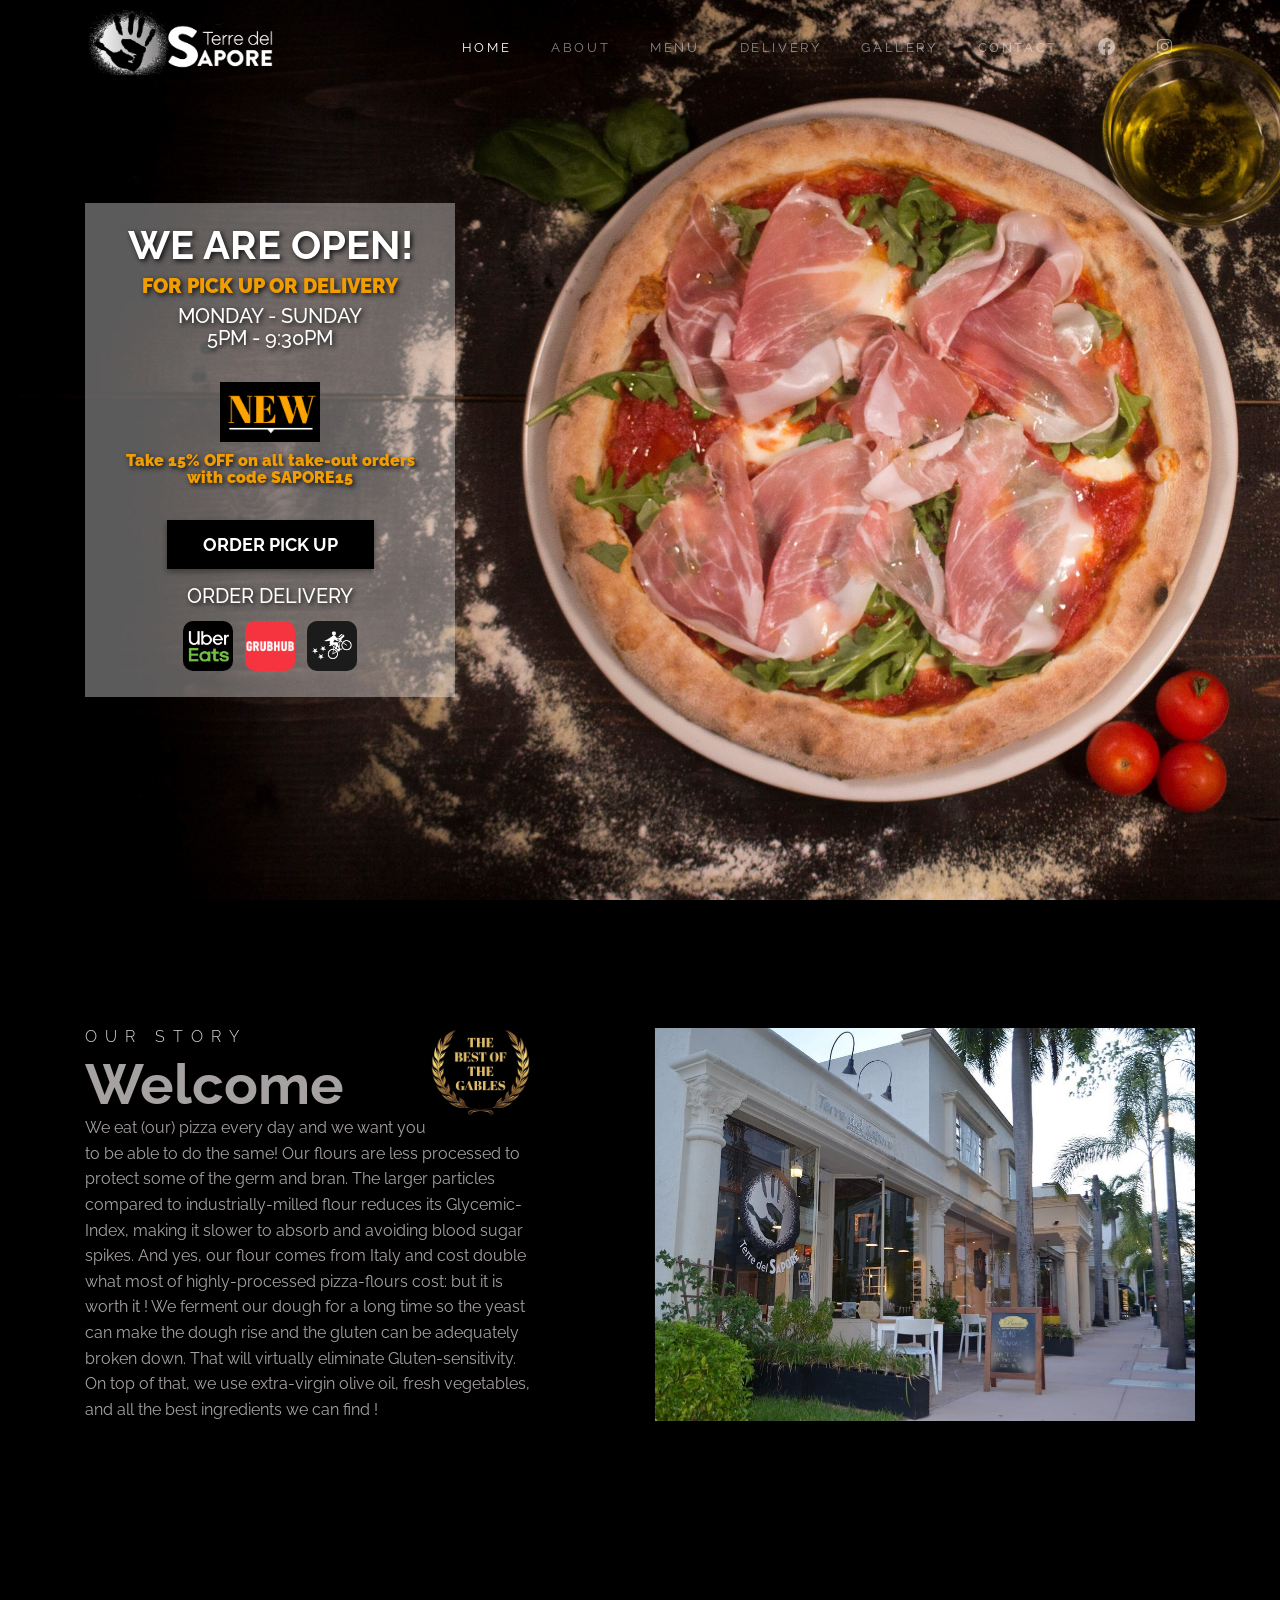
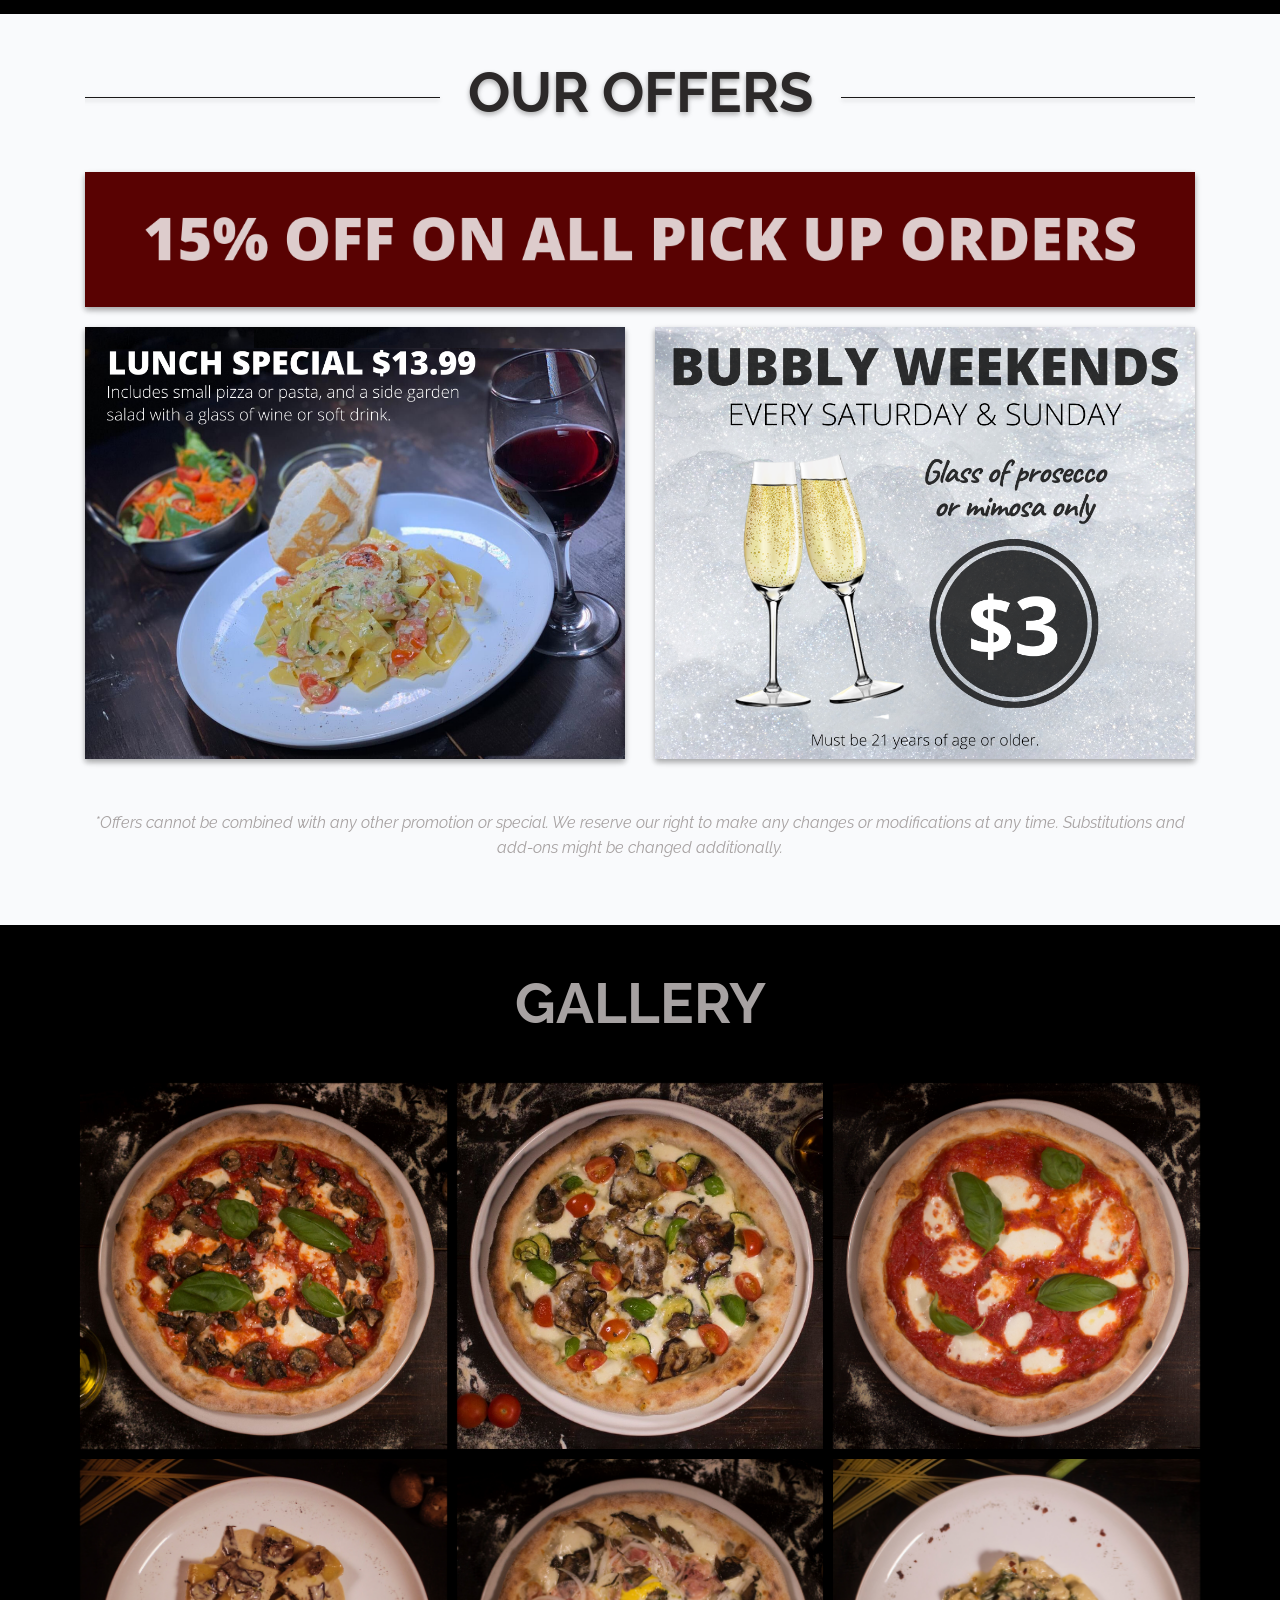
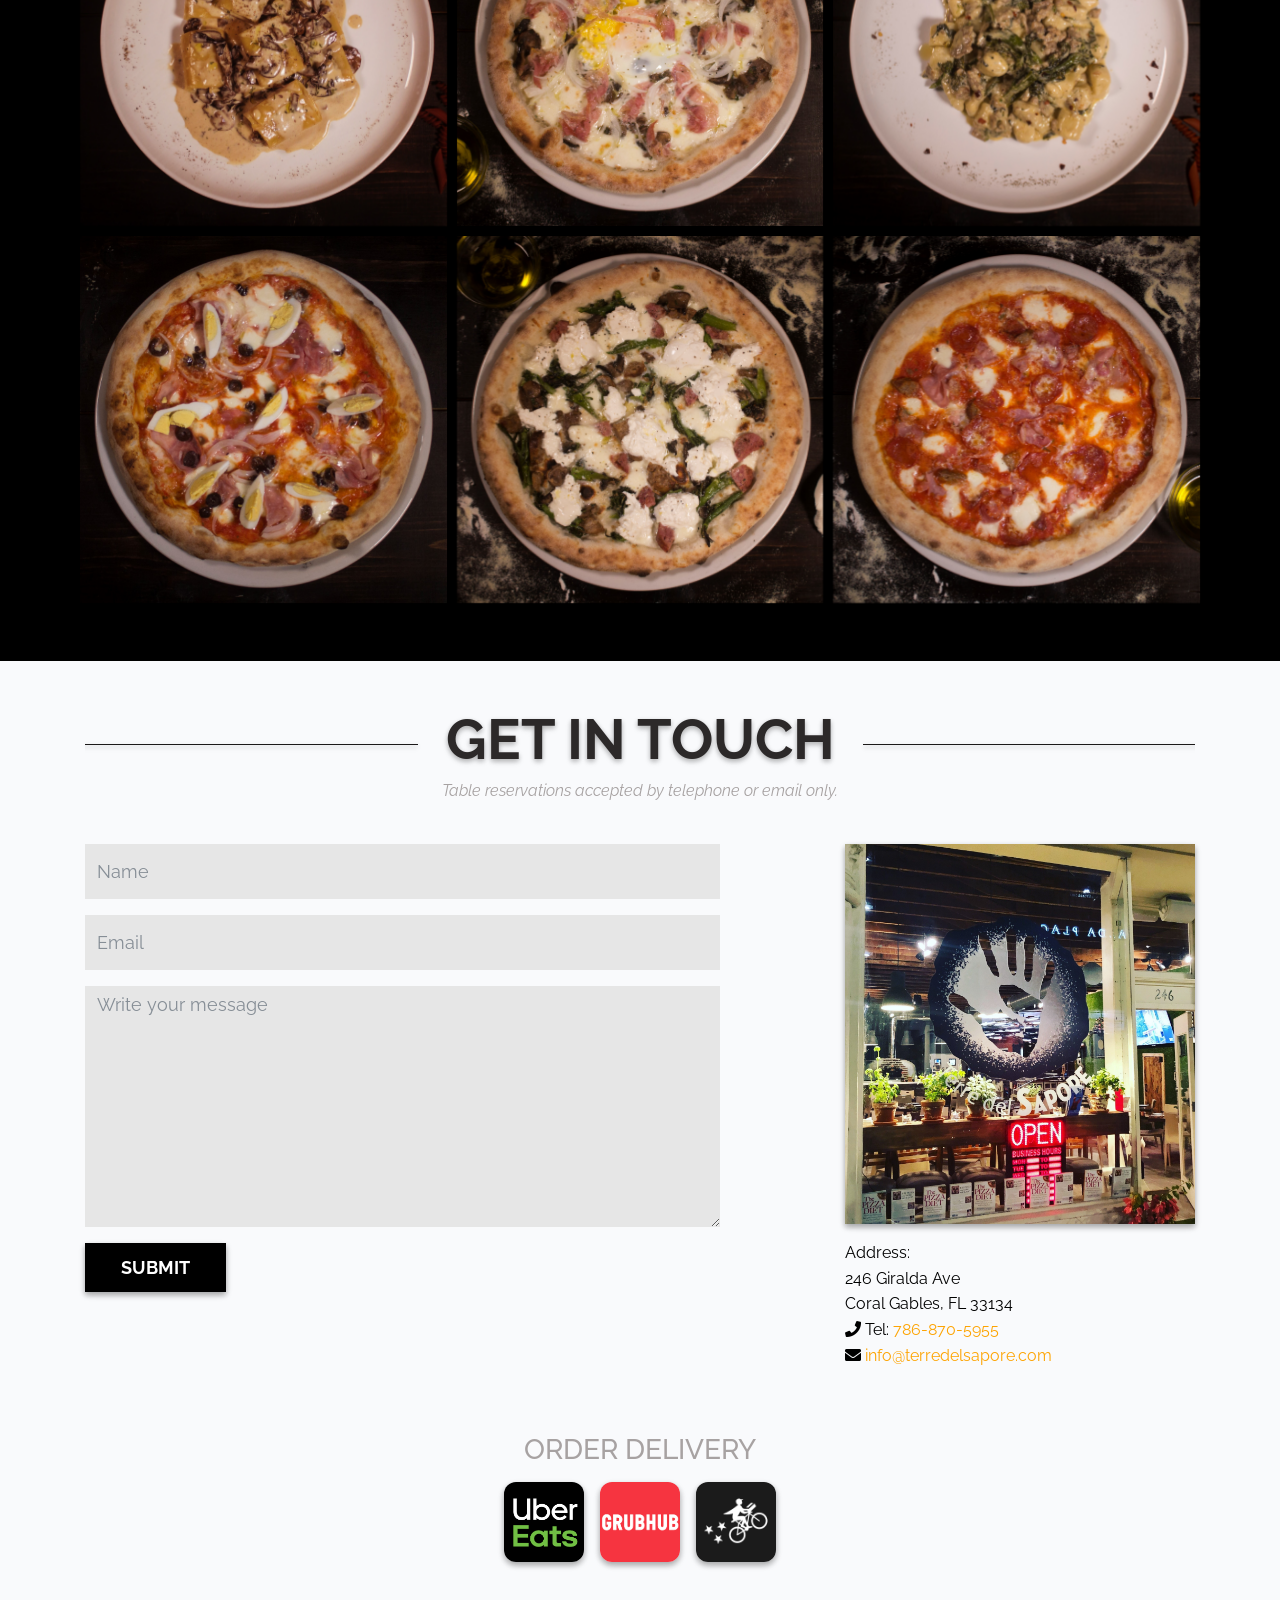
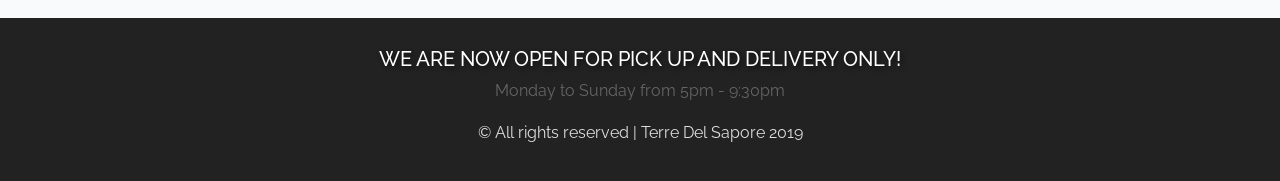
==== commit 9b82bb1e: "pop up" ====
--- a/index.html
+++ b/index.html
@@ -6,8 +6,7 @@
     <meta name="viewport" content="width=device-width, initial-scale=1, shrink-to-fit=no">
 
     <!-- Favicon -->
-    <link rel="shortcut icon" type="image/png" href="./images/favicon1.png"/>
-    
+    <link rel="shortcut icon" type="image/png" href="./images/favicon1.png"/>    
     <link href="https://fonts.googleapis.com/css?family=Playfair+Display:400,400i,700|Raleway" rel="stylesheet">
     <link href="https://fonts.googleapis.com/css?family=Raleway:700&display=swap" rel="stylesheet">
     <link href="https://fonts.googleapis.com/css?family=Quicksand&display=swap" rel="stylesheet">
@@ -74,21 +73,77 @@
     </nav>
     <!-- END nav -->
 
+    <!-- Pop up -->
+    <section id="myModal" class="modal" >
+      <div class="modal-dialog container">
+          <div class="modal-content" style="background-image: url(./images/wood.jpg); background-size:auto;">
+              <div class="modal-header row">     
+                <div class="col-12">
+                  <button type="button" class="close" data-dismiss="modal" aria-label="Close" style="margin-right: 10px;">
+                    <span style="font-size: 50px;" aria-hidden="true">&times;</span>
+                  </button>
+                </div>           
+                
+              </div>
+
+              <div class="modal-body text-center row">
+
+                <div class="col-md-6 text-center">
+                  <img src="./images/newr.png" alt="new-at-sapore" style="width: 85px;" class="img-fluid">
+                 <br>
+                 <br>
+                  <h6 style="font-weight: 600;">CLICK <a href="https://www.toasttab.com/sapore/v3">HERE</a>
+                  TO PLACE YOUR TAKE-OUT ORDER              
+                  <br>
+                  AND GET 15% OFF
+                  <br>
+                  <br>
+                  </h6>
+                  <h6 style="font-weight: 500; font-size: 14px;">USE CODE:
+                  <span style="font-weight: 800; color: black; font-size: 18px;">SAPORE15</span>
+                  <br>
+                  <br>
+                  (ends 5/31/2020)
+                </h6>
+                </div>  
+
+                <div class="col-md-6 site-animate">
+                  <img src="./images/takeout1.png" alt="take-out-sapore" class="img-fluid img-takeout site-animate">
+                </div>   
+                
+              </div>  
+              
+              <div class="row">
+                <div class="col-md-12 text-center" style="margin-bottom: 15px;">
+                  <a target="_blank" class="btn btn-primary site-animate" href="https://www.toasttab.com/sapore/v3">ORDER NOW</a>
+              </div> 
+            </div>   
+              
+          </div>
+      </div>
+    </section>
+  <!-- END section -->
+
+    <!-- Hero start -->
     <section class="site-cover" style="background-image: url(./images/hero-2.jpeg);" id="section-home">
       <div class="container">
         <div class="row align-items-center justify-content-center text-center site-vh-100">
           <div class="col-md-12 site-animate">
             <div class="hero col-md-4">
-              <h1 class="hero-text">WE ARE OPEN!</h1>
-                <br>
-                <h5>FOR PICK UP OR DELIVERY</h5>
+              <h1 class="hero-text">WE ARE OPEN!</h1>                
+                <h5 class="offer-pickup">FOR PICK UP OR DELIVERY</h5>
               <h5>MONDAY - SUNDAY
                 <br>
                 5PM - 9:30PM</h5>
               <br>
-              <h5 class="offer-pickup">15% OFF ON ALL PICK UP ORDERS</h5>            
+              <div class="text-center">
+                <img src="./images/new.png" alt="new-at-sapore" style="width: 100px; margin-bottom: 10px;" class="img-fluid">
+               <br>
+              <h6 class="offer-pickup">Take 15% OFF on all take-out orders 
+              <br>
+              with code SAPORE15</h6>            
             <br>            
-           <p><a href="./images/menu.pdf" target="_blank" class="btn btn-primary btn-lg site-animate" ">OUR MENU</a></p>
+           <p><a href="https://www.toasttab.com/sapore/v3" target="_blank" class="btn btn-primary btn-lg site-animate" ">ORDER PICK UP</a></p>
            <h5>ORDER DELIVERY</h5>                
             <div class="row justify-content-center">
               <a target="_blank" href="https://www.ubereats.com/en-US/miami/food-delivery/terre-del-sapore/qRtU90W8QPGjgW1V2y5W6w/"><img src="./images/uber.png" alt="image" class="img-fluid delivery-hero"></a>
@@ -102,6 +157,7 @@
 
     <!-- END section -->
     
+    <!-- About us -->
     <section class="site-section" id="section-about">
       <div class="container">
         <div class="row">
@@ -125,7 +181,7 @@
     </section>
     <!-- END section -->
     
-
+    <!-- Our offers -->
     <section class="site-section bg-light" id="section-offer">
       <div class="container offers">
         
@@ -136,16 +192,16 @@
           <div class="container">
             <div class="row">
               <div class="col-md-12 site-animate img pickup">
-              <img src="images/pick-up.png" alt="Terre Del Sapore" class="img-fluid">
+              <img src="images/pick-up.png" alt="Terre Del Sapore" class="img-fluid shadow">
             </div>
             </div>
             <div class="row">
               <div class="col-md-6 site-animate img" data-animate-effect="fadeInLeft">
-                <img src="images/lunch-special.png" alt="Terre Del Sapore" class="img-fluid">
+                <img src="images/lunch-special.png" alt="Terre Del Sapore" class="img-fluid shadow">
               </div>
               <!-- <div class="col-md-2"></div> -->
               <div class="col-md-6 site-animate img img-offer" data-animate-effect="fadeInRight">
-                <img src="images/prosecco-1.png" alt="Terre Del Sapore" class="img-fluid">
+                <img src="images/prosecco-1.png" alt="Terre Del Sapore" class="img-fluid shadow">
               </div>
             </div>
           </div>
@@ -224,6 +280,7 @@
     </section>
     <!-- END section -->
 
+    <!-- Gallery -->
     <section class="site-section" id="section-gallery">
       <div class="container">
         <div class="row site-custom-gutters">
@@ -286,6 +343,7 @@
     </section>
     <!-- END section -->
 
+    <!-- Contact section -->
     <section class="site-section bg-light" id="section-contact">
       <div class="container">
         <div class="row">
@@ -341,14 +399,9 @@
               
       </div>
     </section>
-    
     <!-- END section -->
 
-    </section>
-
-    </div>
-    
-
+    <!-- Footer -->
     <footer class="site-footer site-bg-dark site-section">
       <div class="container">
           <div class="col-md-12 text-center">
@@ -371,7 +424,9 @@
     <!-- loader -->
     <div id="site-loader" class="show fullscreen"><svg class="circular" width="48px" height="48px"><circle class="path-bg" cx="24" cy="24" r="22" fill="none" stroke-width="4" stroke="#eeeeee"/><circle class="path" cx="24" cy="24" r="22" fill="none" stroke-width="4" stroke-miterlimit="10" stroke="#F96D00"/></svg></div>
 
-
+    <script src="https://ajax.googleapis.com/ajax/libs/jquery/1.12.4/jquery.min.js"></script>
+    <script src="https://maxcdn.bootstrapcdn.com/bootstrap/3.3.7/js/bootstrap.min.js"></script>
+    <script src="js/pop-up.js"></script>
     <script src="js/jquery.min.js"></script>
     <script src="js/popper.min.js"></script>
     <script src="js/bootstrap.min.js"></script>
--- a/css/style.css
+++ b/css/style.css
@@ -11,13 +11,18 @@
   color: #a7a2a2;
 }
 
+.modal-content {
+  color: black;
+  background-color:white;
+}
+
 .logo {
   width: 200px;
 }
 
-.img-fluid {
+/* .img-fluid {
   box-shadow: 0 3px 6px rgba(0, 0, 0, 0.16), 0 3px 6px rgba(0, 0, 0, 0.23);
-}
+} */
 
 .in-touch {
   margin-bottom: 1.5em !important;
@@ -57,7 +62,6 @@
 }
 
 
-
 a:hover {
   text-decoration: none;
   color: #FDA403;
@@ -569,7 +573,7 @@
   font-style: bold;
 }
 
- h5, h6 {
+ h5 {
   text-shadow: 2px 2px 5px rgb(15, 15, 15);
   color: white;
  }
@@ -971,6 +975,7 @@
   stroke-linecap: round;
 }
 
+
 @-webkit-keyframes loader-rotate {
   100% {
     -webkit-transform: rotate(360deg);
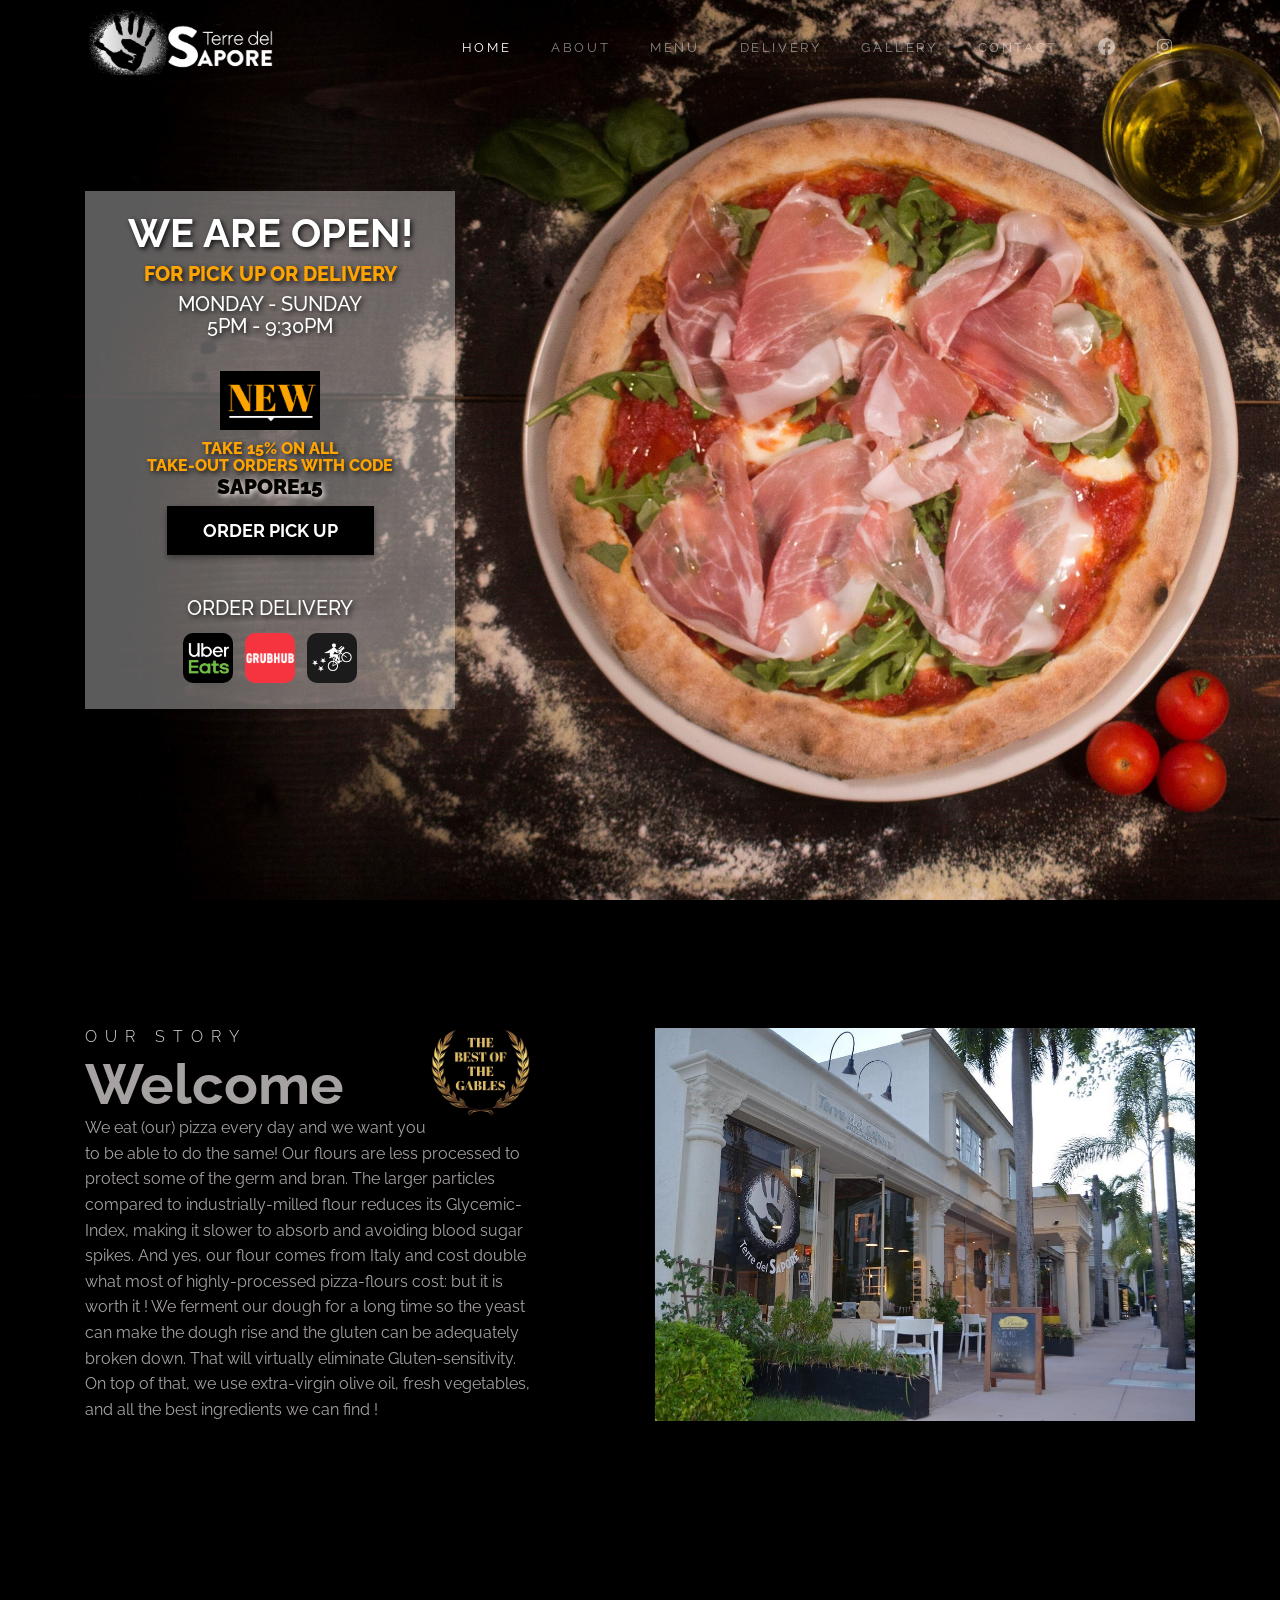
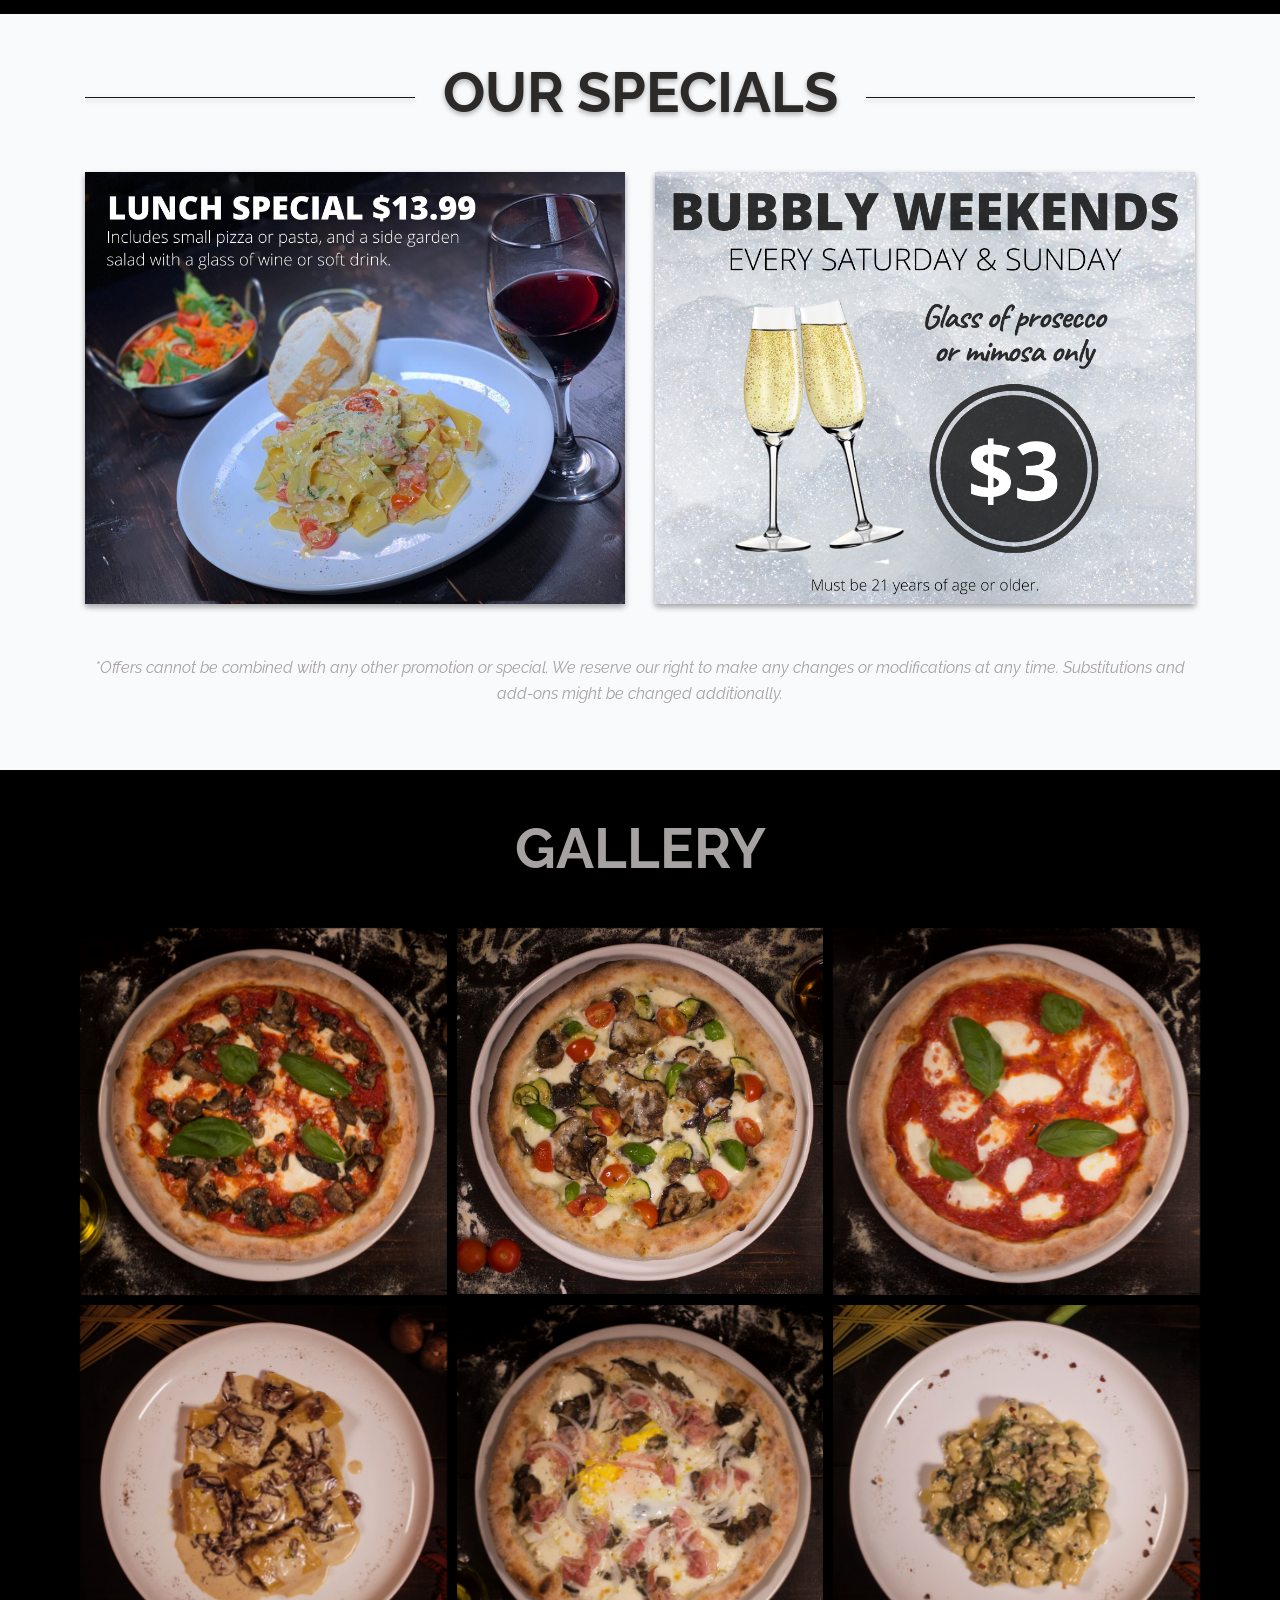
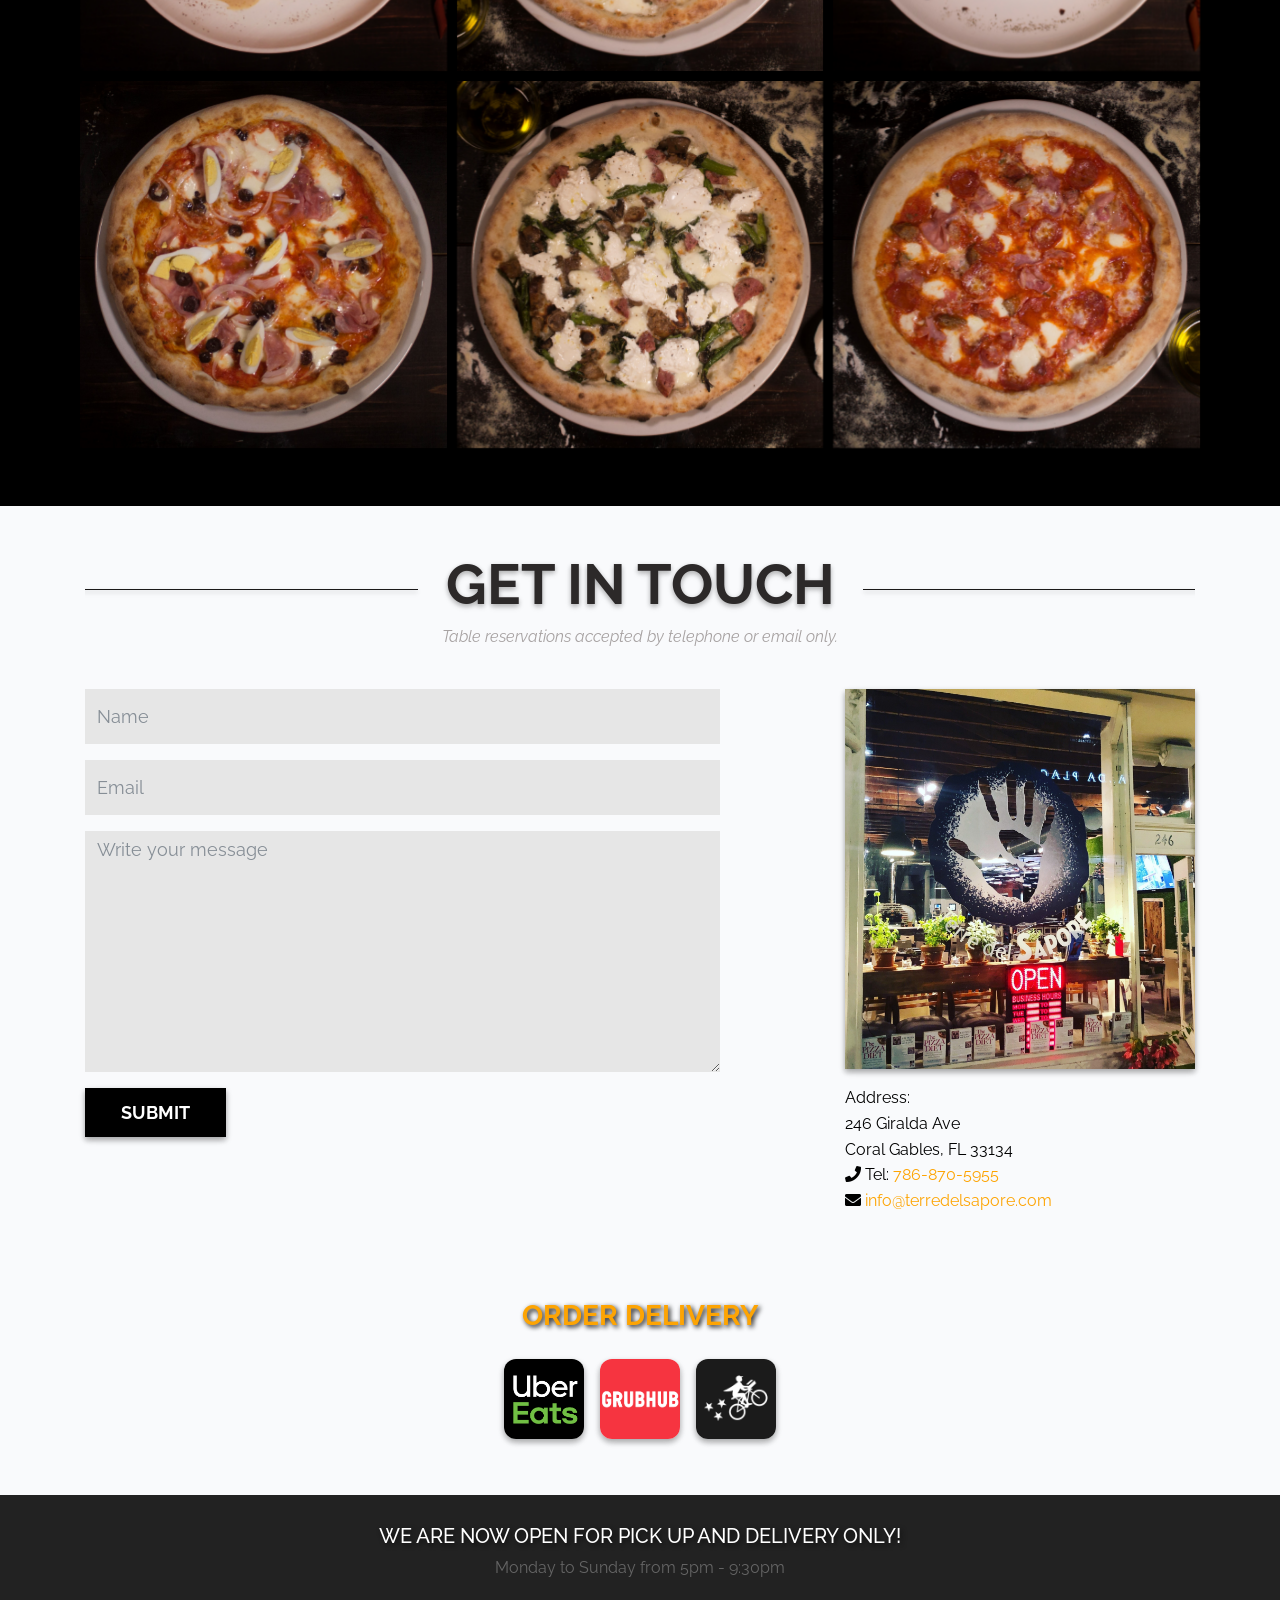
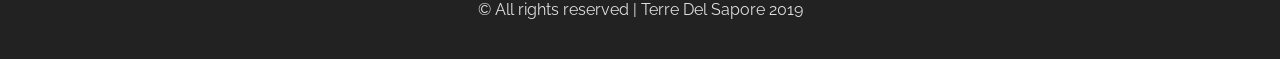
==== commit c51843e3: "fixes" ====
--- a/index.html
+++ b/index.html
@@ -139,11 +139,12 @@
               <div class="text-center">
                 <img src="./images/new.png" alt="new-at-sapore" style="width: 100px; margin-bottom: 10px;" class="img-fluid">
                <br>
-              <h6 class="offer-pickup">Take 15% OFF on all take-out orders 
-              <br>
-              with code SAPORE15</h6>            
-            <br>            
+              <h6 class="offer-pickup">TAKE 15% ON ALL <br> TAKE-OUT ORDERS 
+              
+              WITH CODE <br><span class="sapore15">SAPORE15</span></h6>         
+                      
            <p><a href="https://www.toasttab.com/sapore/v3" target="_blank" class="btn btn-primary btn-lg site-animate" ">ORDER PICK UP</a></p>
+           <br>
            <h5>ORDER DELIVERY</h5>                
             <div class="row justify-content-center">
               <a target="_blank" href="https://www.ubereats.com/en-US/miami/food-delivery/terre-del-sapore/qRtU90W8QPGjgW1V2y5W6w/"><img src="./images/uber.png" alt="image" class="img-fluid delivery-hero"></a>
@@ -187,14 +188,15 @@
         
         <div class="row container-offers">
           <div class="col-md-12 text-center mb-5 site-animate">
-            <h2 class="site-primary-title display-4 title">OUR OFFERS</h2>
+            <h2 class="site-primary-title display-4 title">OUR SPECIALS</h2>
           </div>
           <div class="container">
-            <div class="row">
-              <div class="col-md-12 site-animate img pickup">
+            <!-- <div class="row">
+              <div class="col-md-12 site-animate text-center our-offers img-responsive" style="background-image: url(./images/pick-up.png);">
               <img src="images/pick-up.png" alt="Terre Del Sapore" class="img-fluid shadow">
+              <h3 class="">CLICK HERE AND GET 15% OFF YOUR TAKE-OUT ORDER WITH CODE: SAPORE15</h3>
             </div>
-            </div>
+            </div> -->
             <div class="row">
               <div class="col-md-6 site-animate img" data-animate-effect="fadeInLeft">
                 <img src="images/lunch-special.png" alt="Terre Del Sapore" class="img-fluid shadow">
--- a/css/style.css
+++ b/css/style.css
@@ -579,9 +579,28 @@
  }
 
 .offer-pickup {
-  color: rgb(240, 157, 3);
+  color:#FDA403 ;
+  font-weight: 800;
+  text-shadow: 2px 2px 5px rgb(15, 15, 15);
+}
+
+.sapore15 {
+  color: rgb(5, 3, 0);
   font-weight: 900;
+  font-size: 16pt;
+  text-shadow: 2px 2px 5px rgb(230, 223, 223);
+}
+
+h3 {
+  margin: auto; 
+  padding: 20px; 
+  color: #fDA403; 
+  font-weight: bolder;
   text-shadow: 2px 2px 5px rgb(15, 15, 15);
+}
+
+.our-offers {
+  margin-bottom: 15px; 
 }
 
 .hero-text {
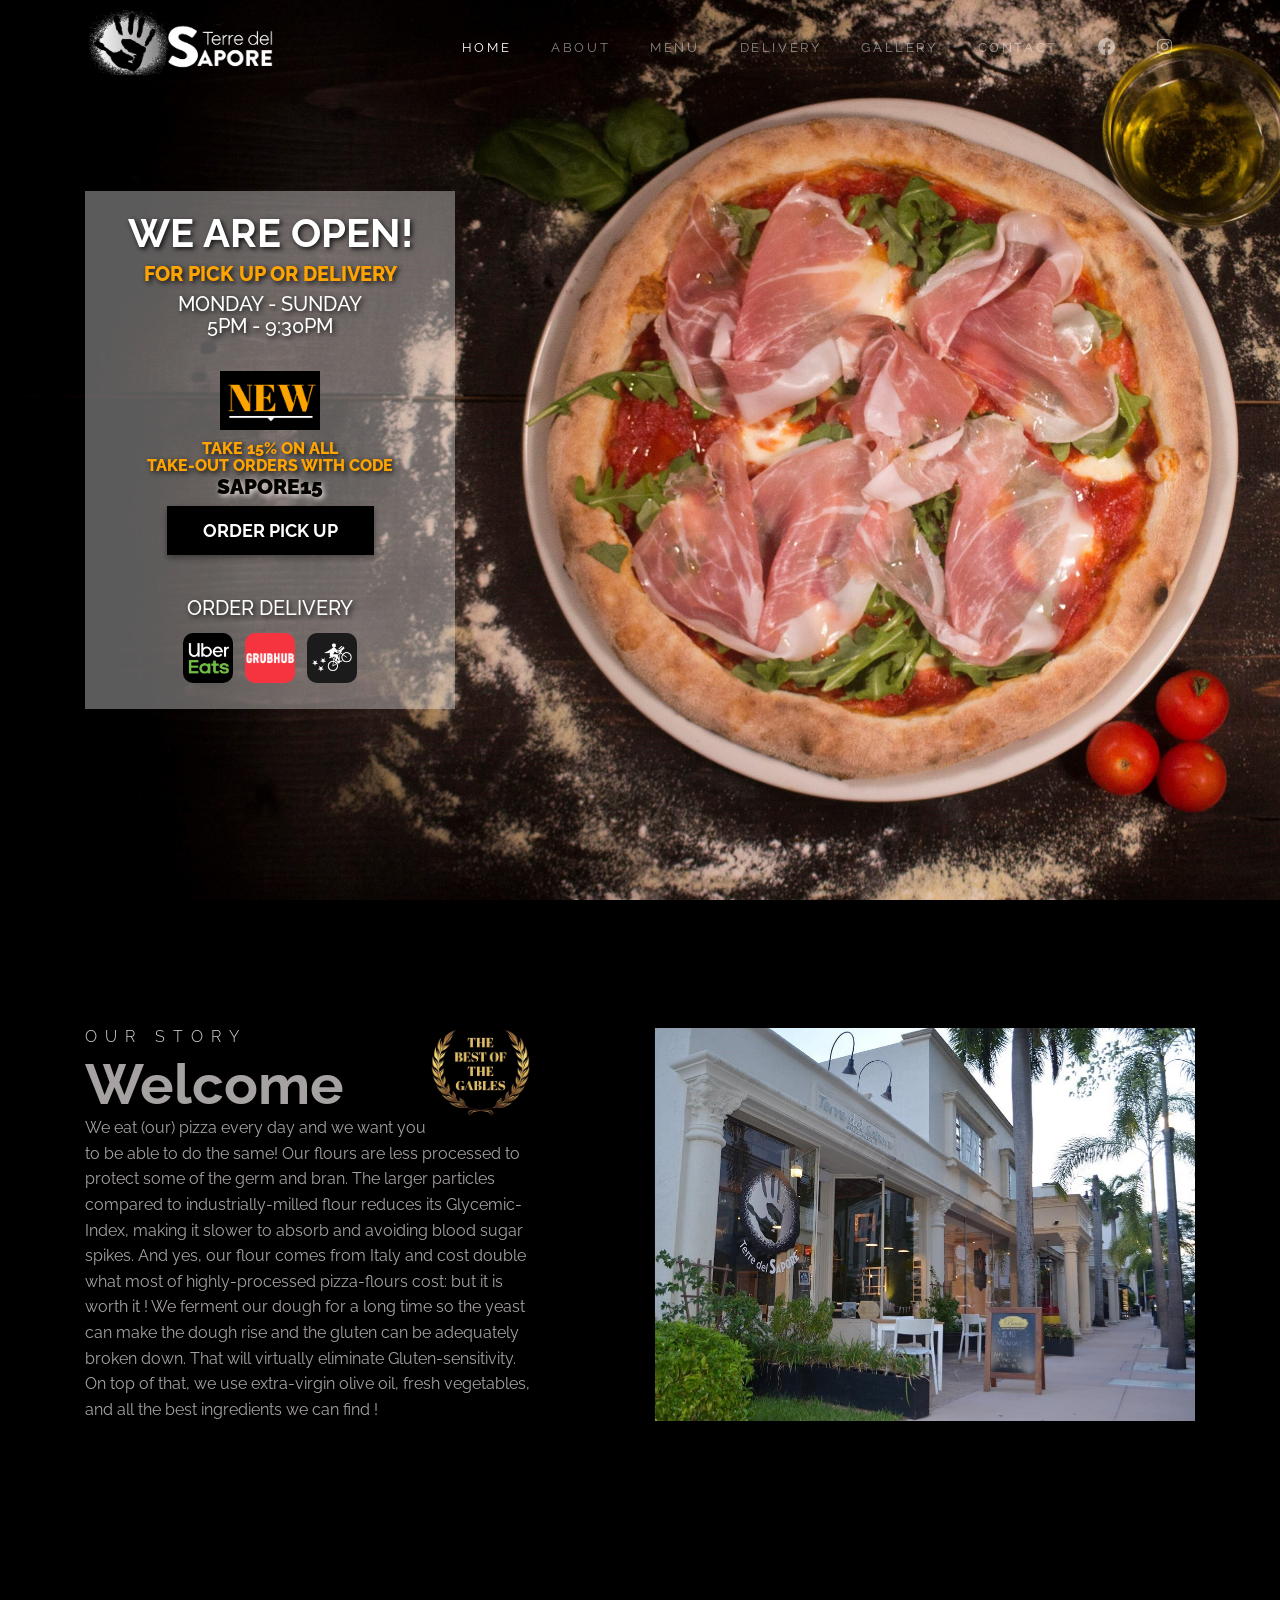
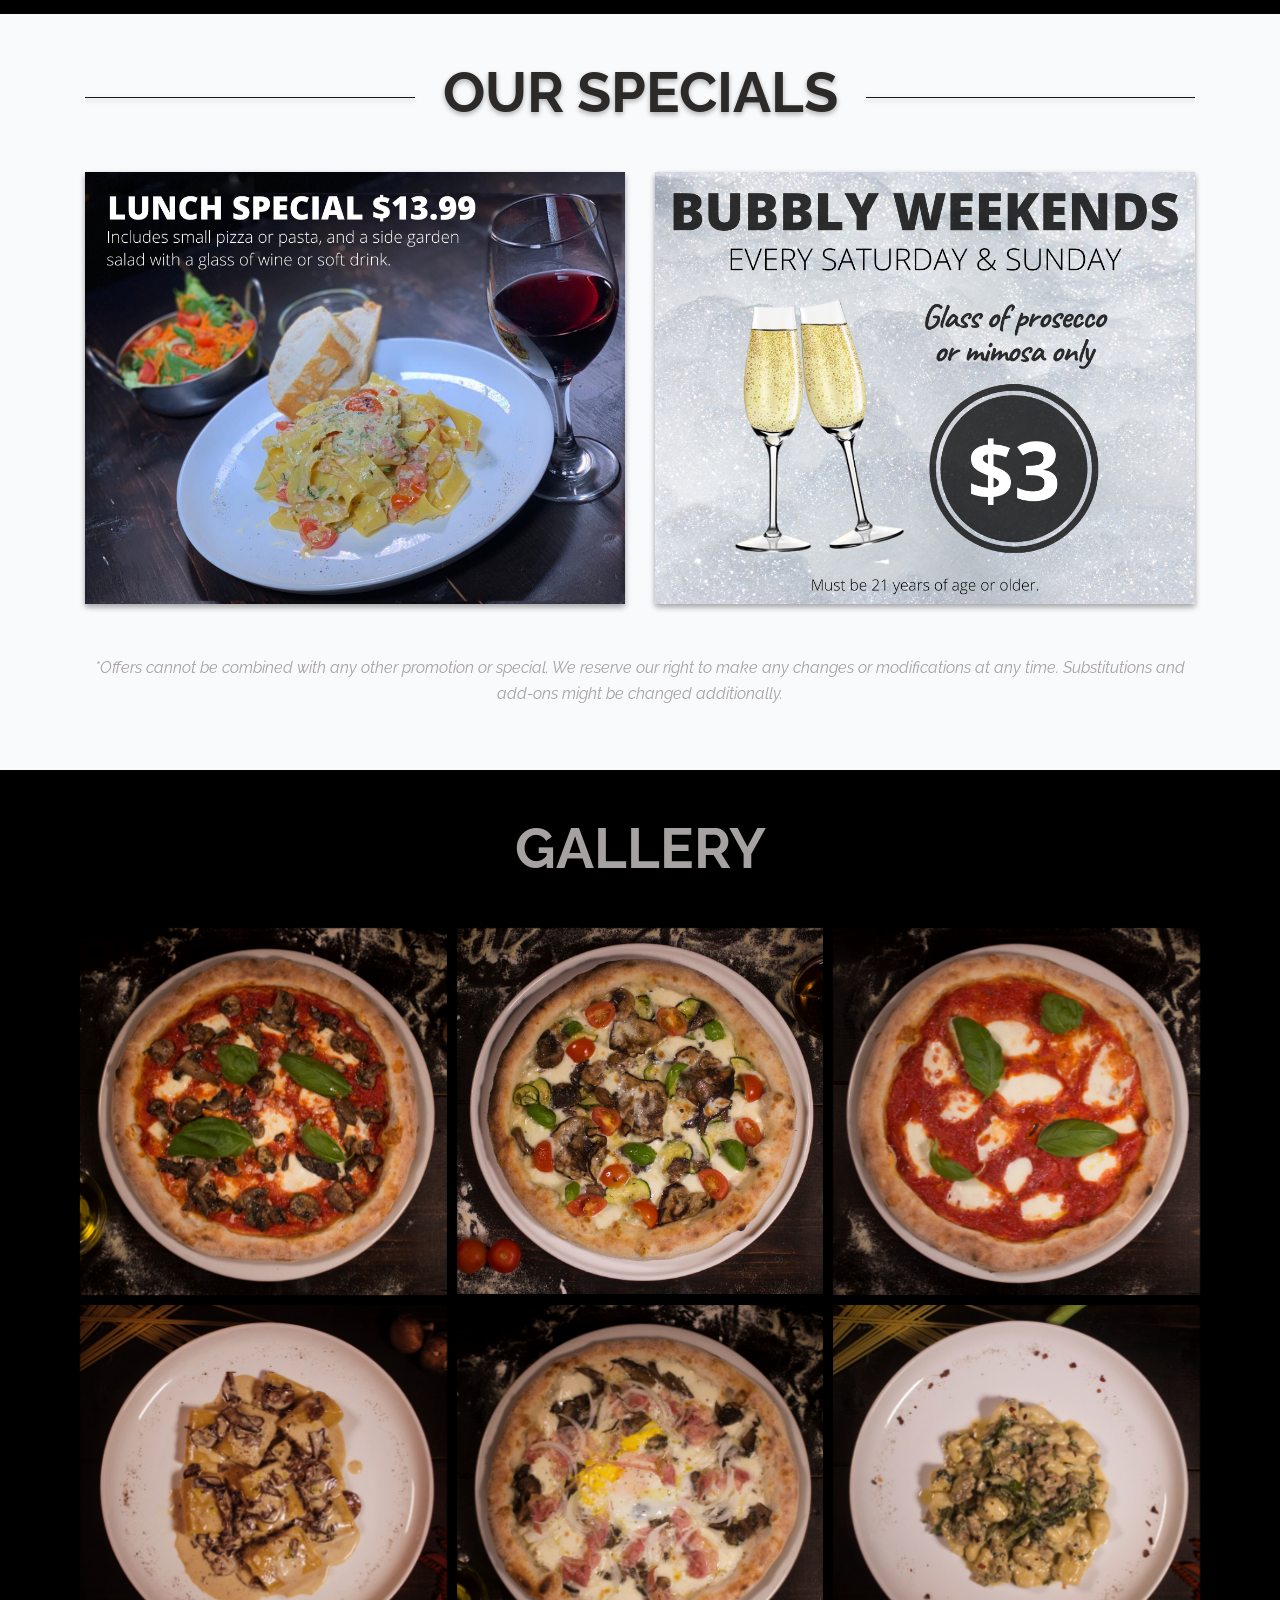
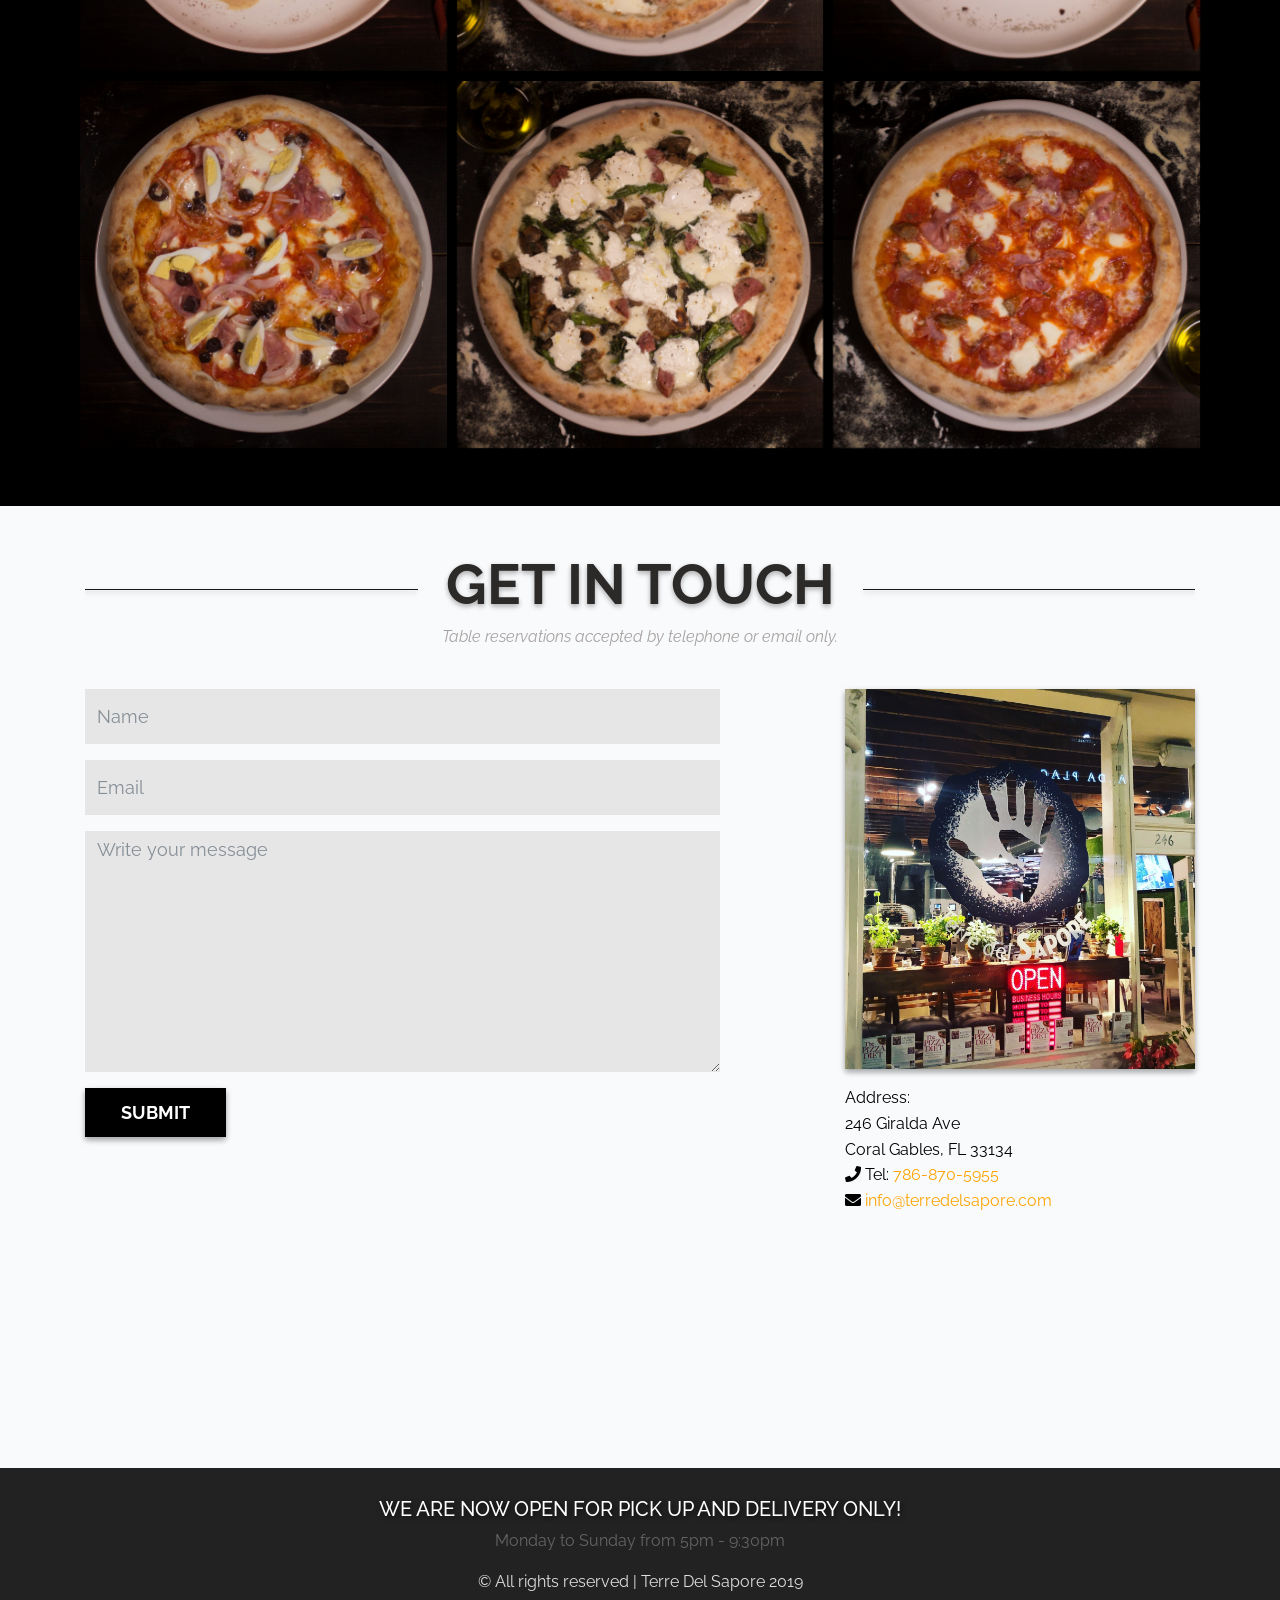
==== commit 5b70b2e6: "delivery section update" ====
--- a/index.html
+++ b/index.html
@@ -391,7 +391,7 @@
         <br>
         <br>
         <div class="col-md-12 site-animate text-center">
-          <h3 id="section-delivery">ORDER DELIVERY</h3>                
+          <h2 id="section-delivery">ORDER DELIVERY</h2>                
             <div class="row justify-content-center">
               <a target="_blank" href="https://www.ubereats.com/en-US/miami/food-delivery/terre-del-sapore/qRtU90W8QPGjgW1V2y5W6w/"><img src="./images/uber.png" alt="image" class="img-fluid delivery"></a>
               <a target="_blank" href="https://www.grubhub.com/restaurant/terre-del-sapore-246-giralda-ave-coral-gables/1089305?fbclid=IwAR1qDjAj64qUqulYclKWdV331o0RSr32GQNUJjfndZSSxsacB-Zl1ywzzRs"><img src="./images/grubhub.png" alt="image" class="img-fluid delivery"></a>
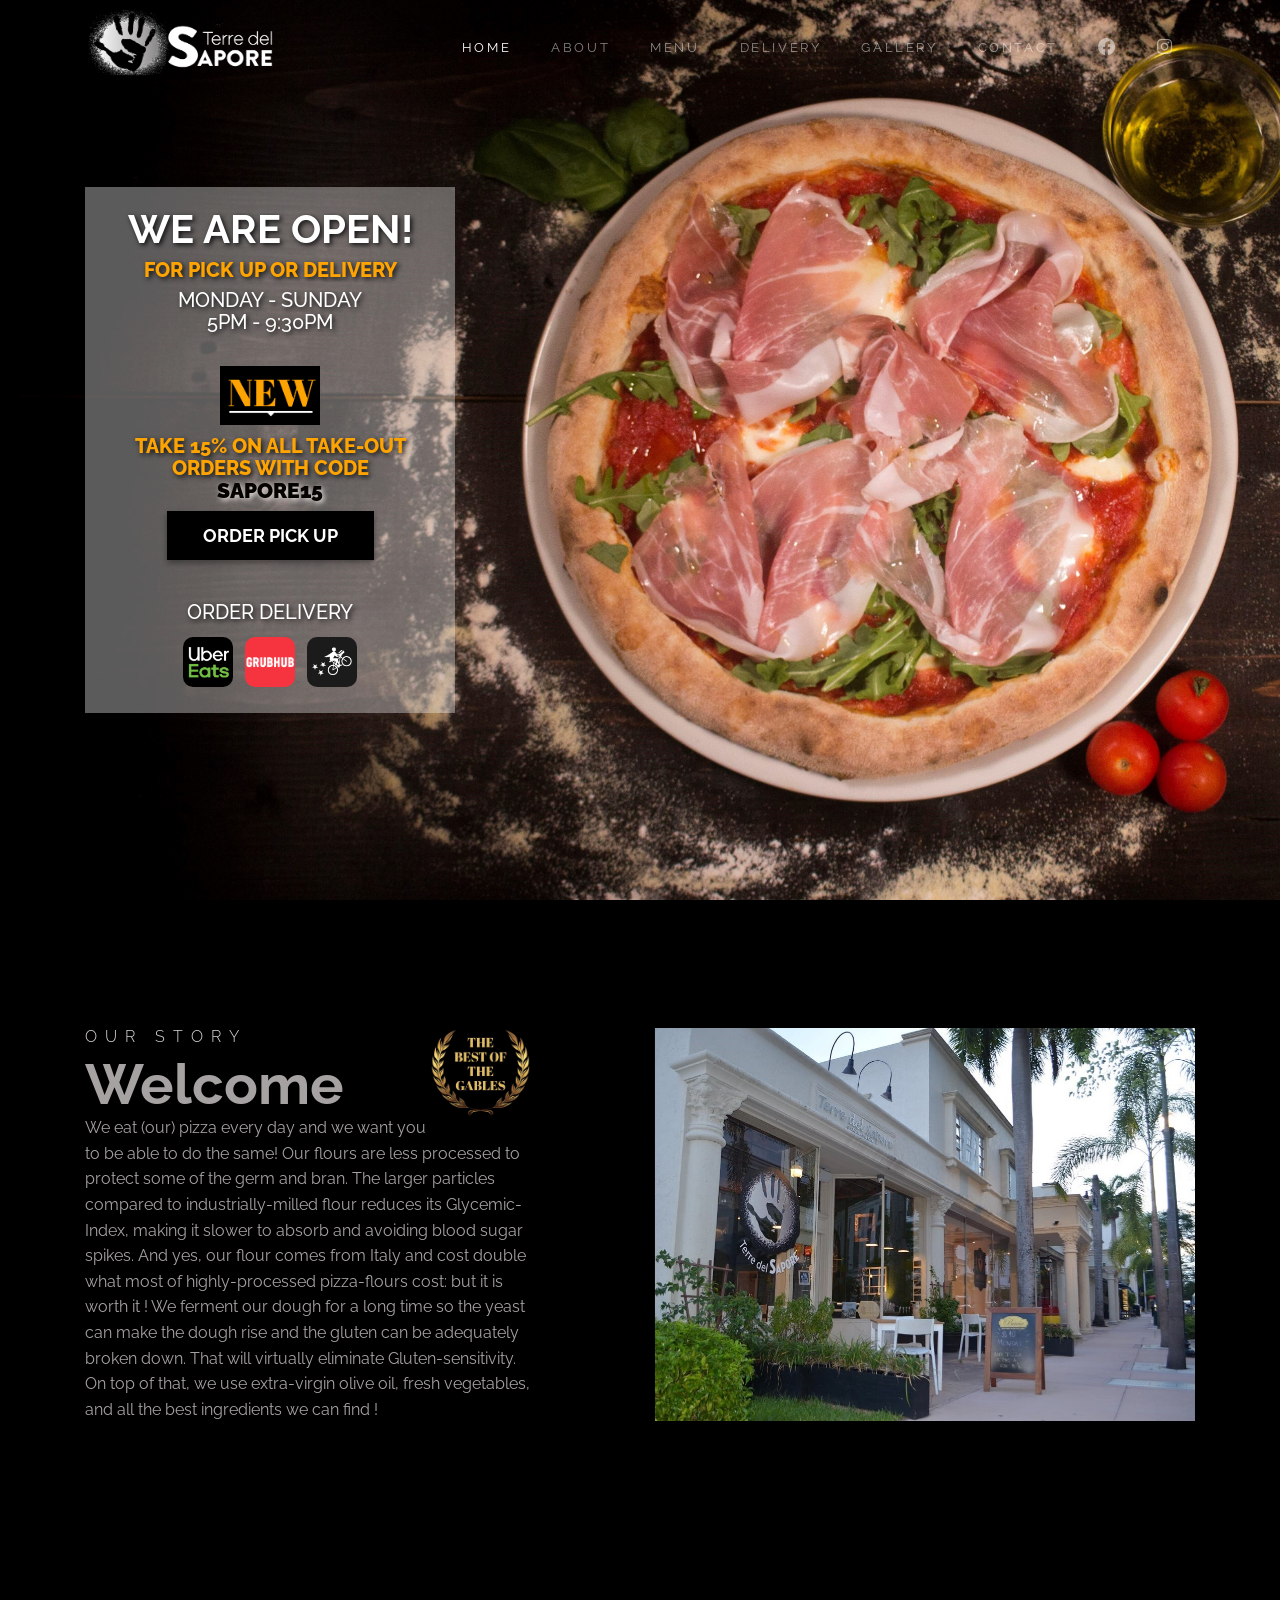
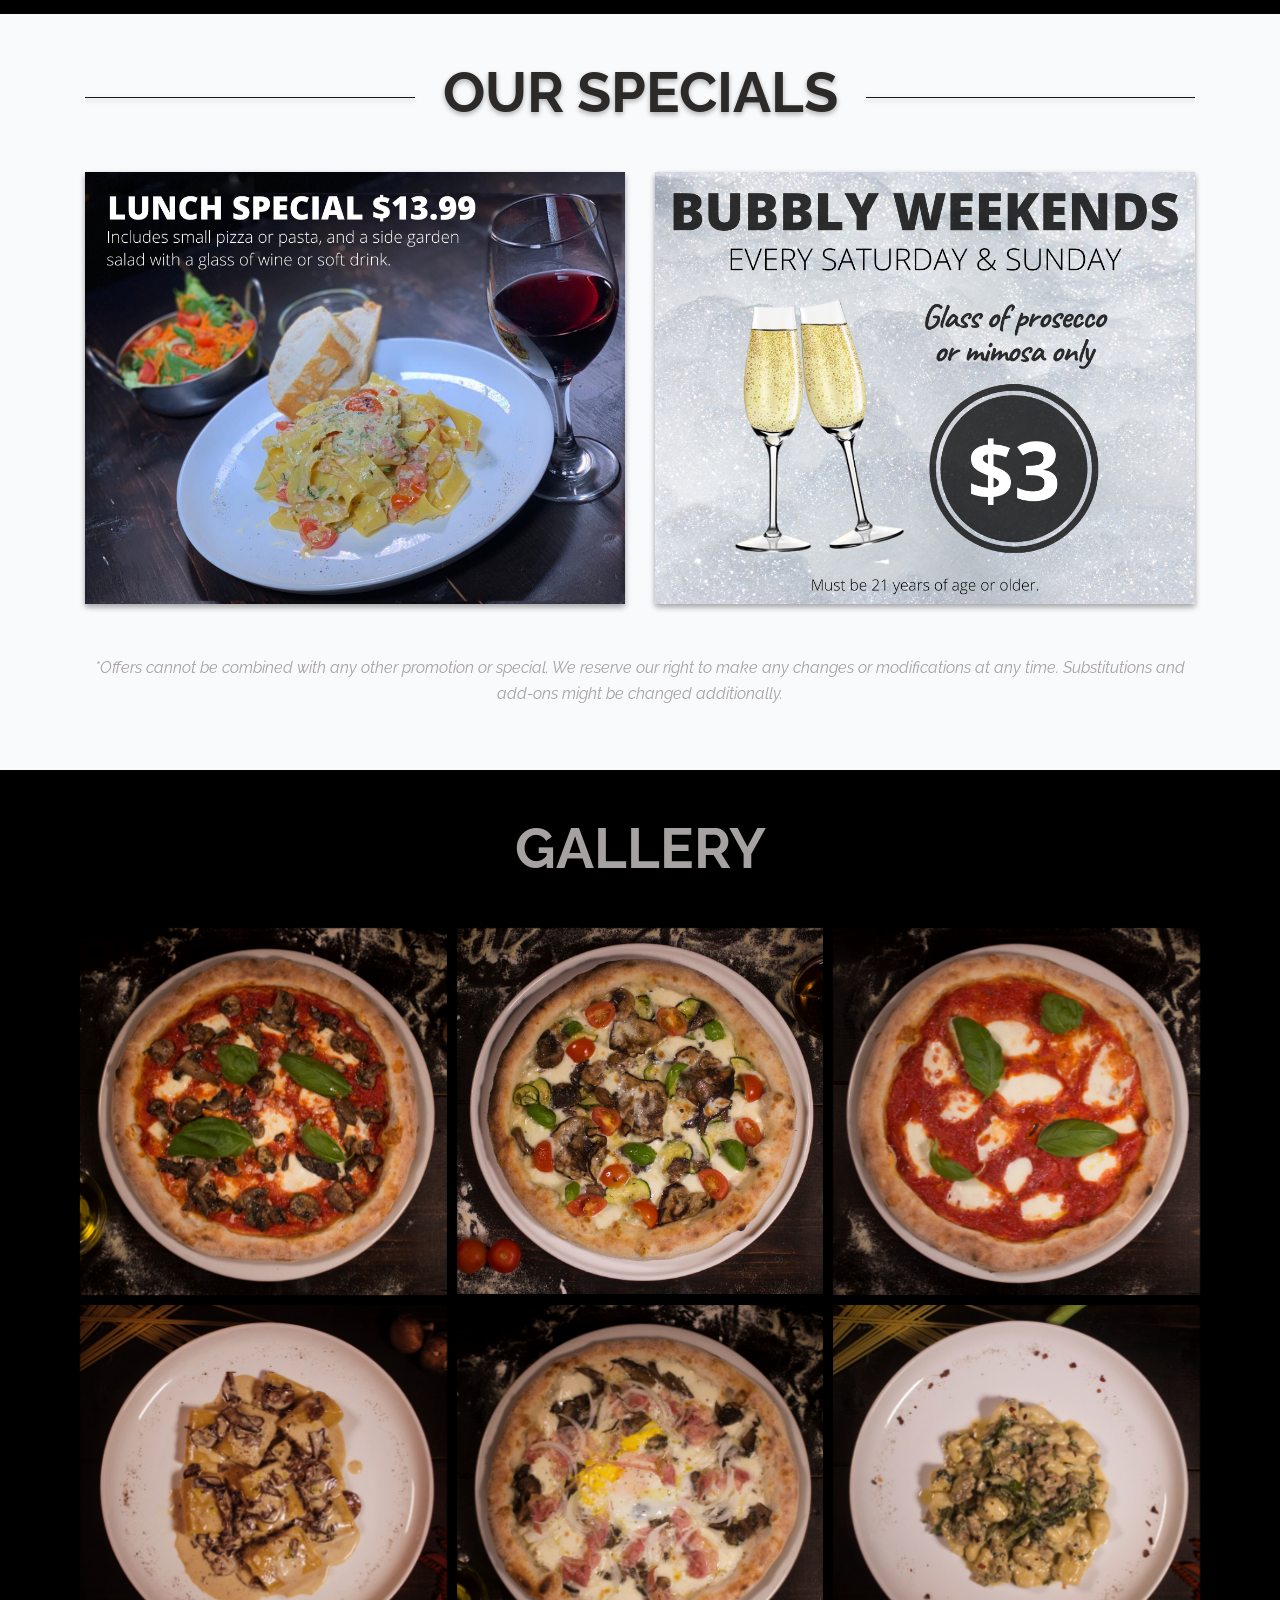
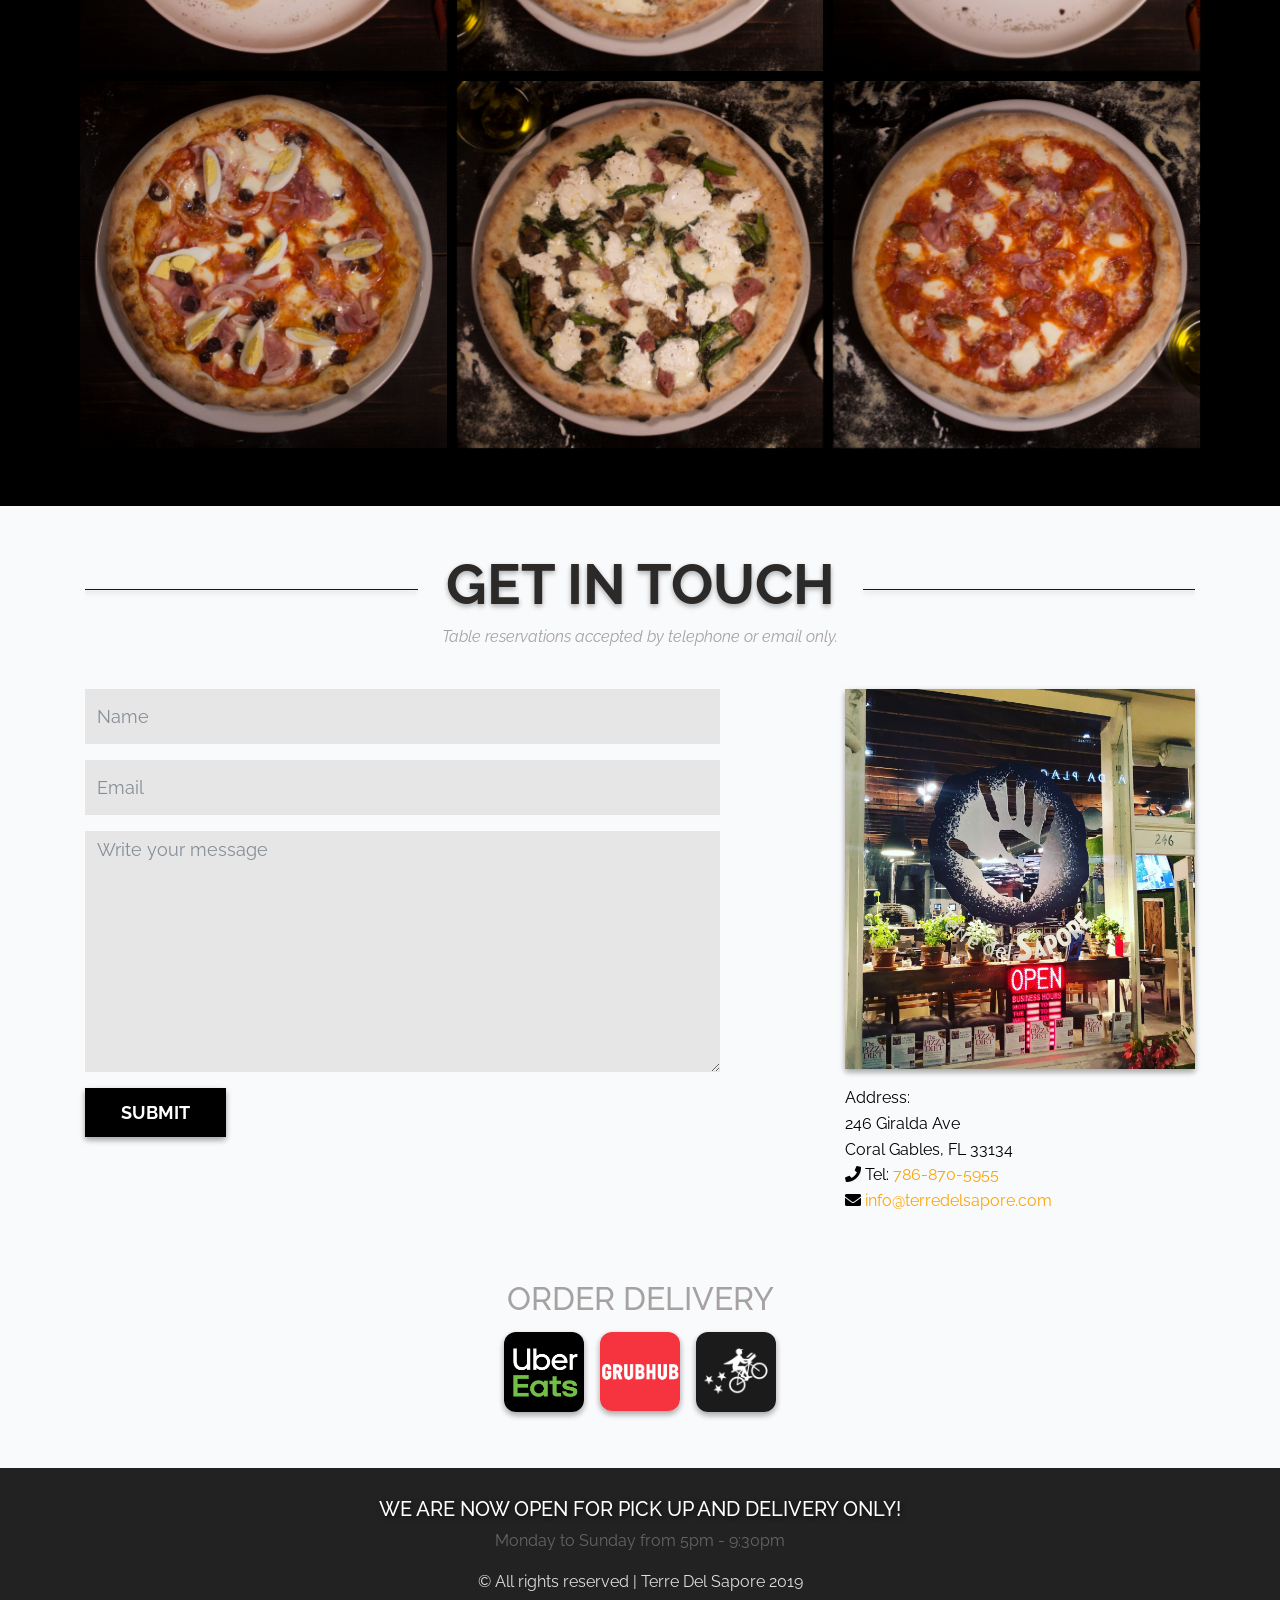
==== commit ce0d4969: "pop up final" ====
--- a/index.html
+++ b/index.html
@@ -139,9 +139,9 @@
               <div class="text-center">
                 <img src="./images/new.png" alt="new-at-sapore" style="width: 100px; margin-bottom: 10px;" class="img-fluid">
                <br>
-              <h6 class="offer-pickup">TAKE 15% ON ALL <br> TAKE-OUT ORDERS 
-              
-              WITH CODE <br><span class="sapore15">SAPORE15</span></h6>         
+              <h5 class="offer-pickup">TAKE 15% ON ALL TAKE-OUT<br>ORDERS 
+              
+              WITH CODE <br><span class="sapore15">SAPORE15</span></h5>         
                       
            <p><a href="https://www.toasttab.com/sapore/v3" target="_blank" class="btn btn-primary btn-lg site-animate" ">ORDER PICK UP</a></p>
            <br>
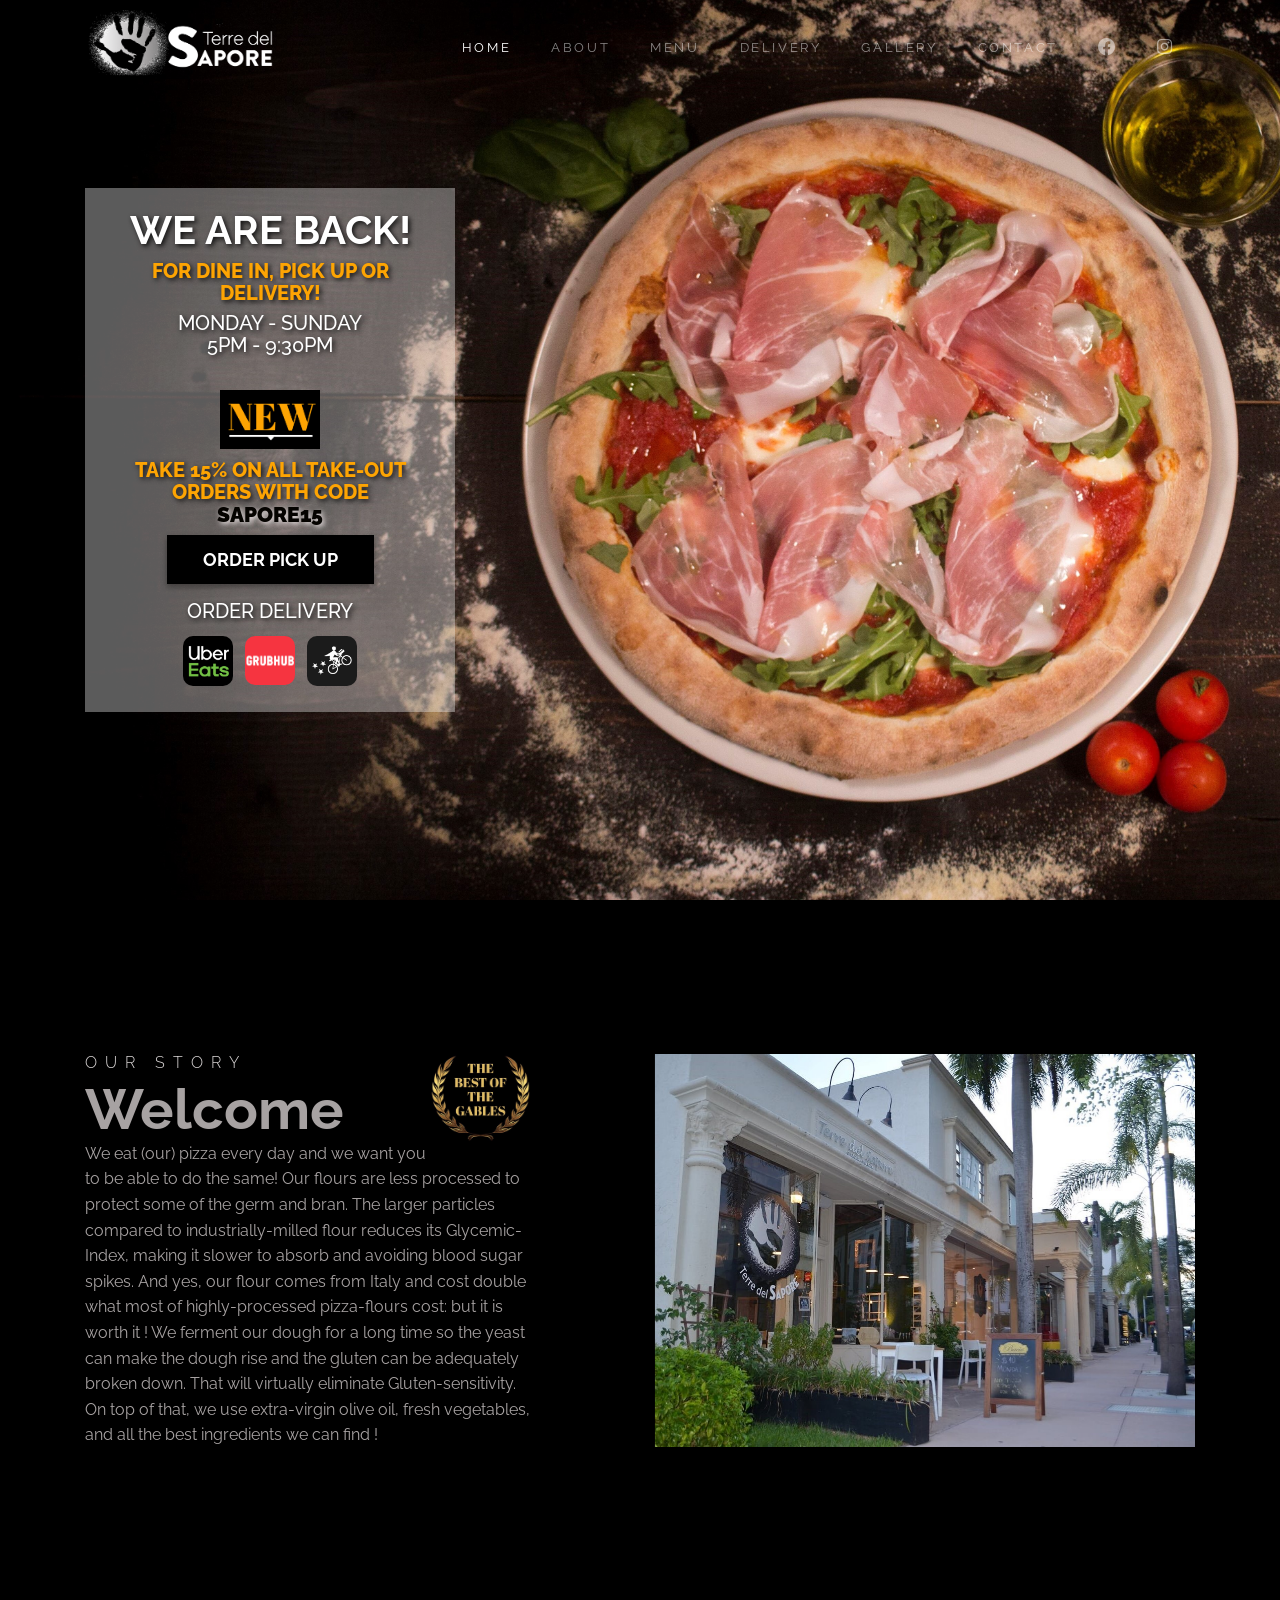
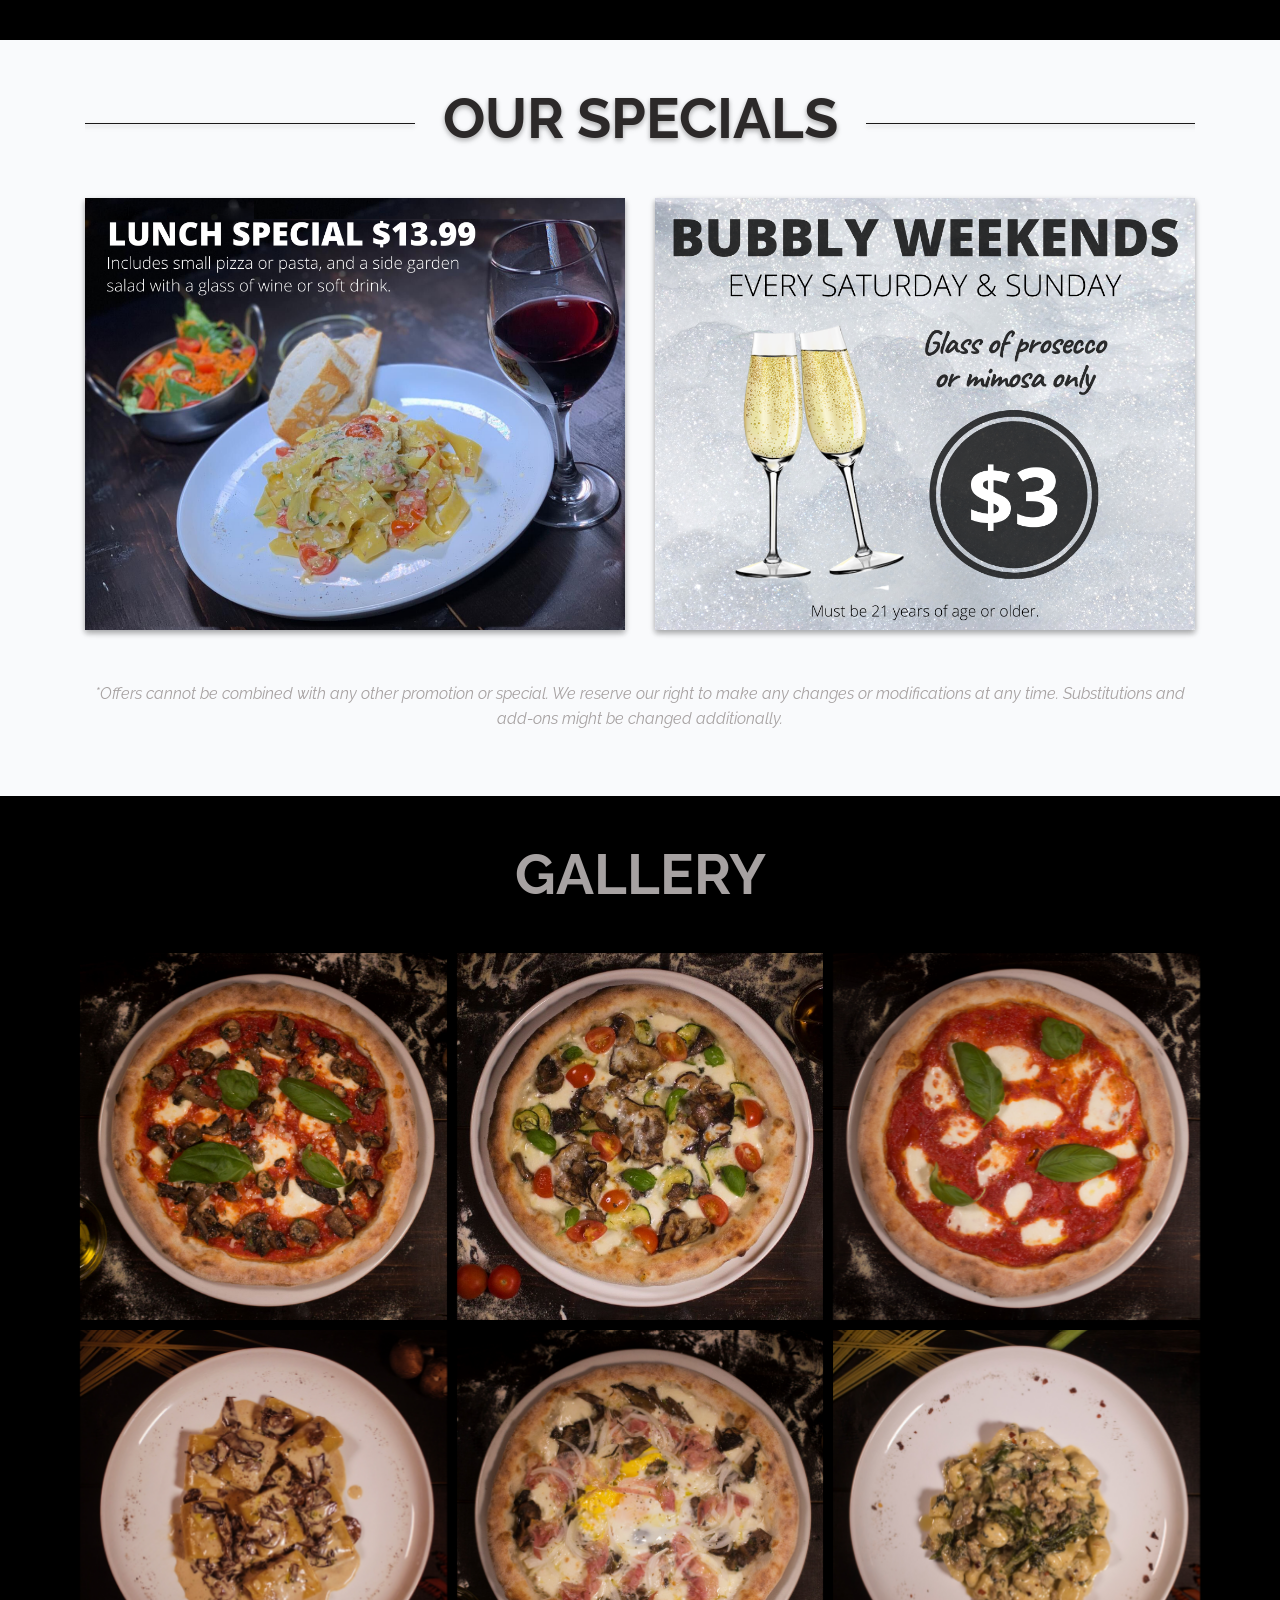
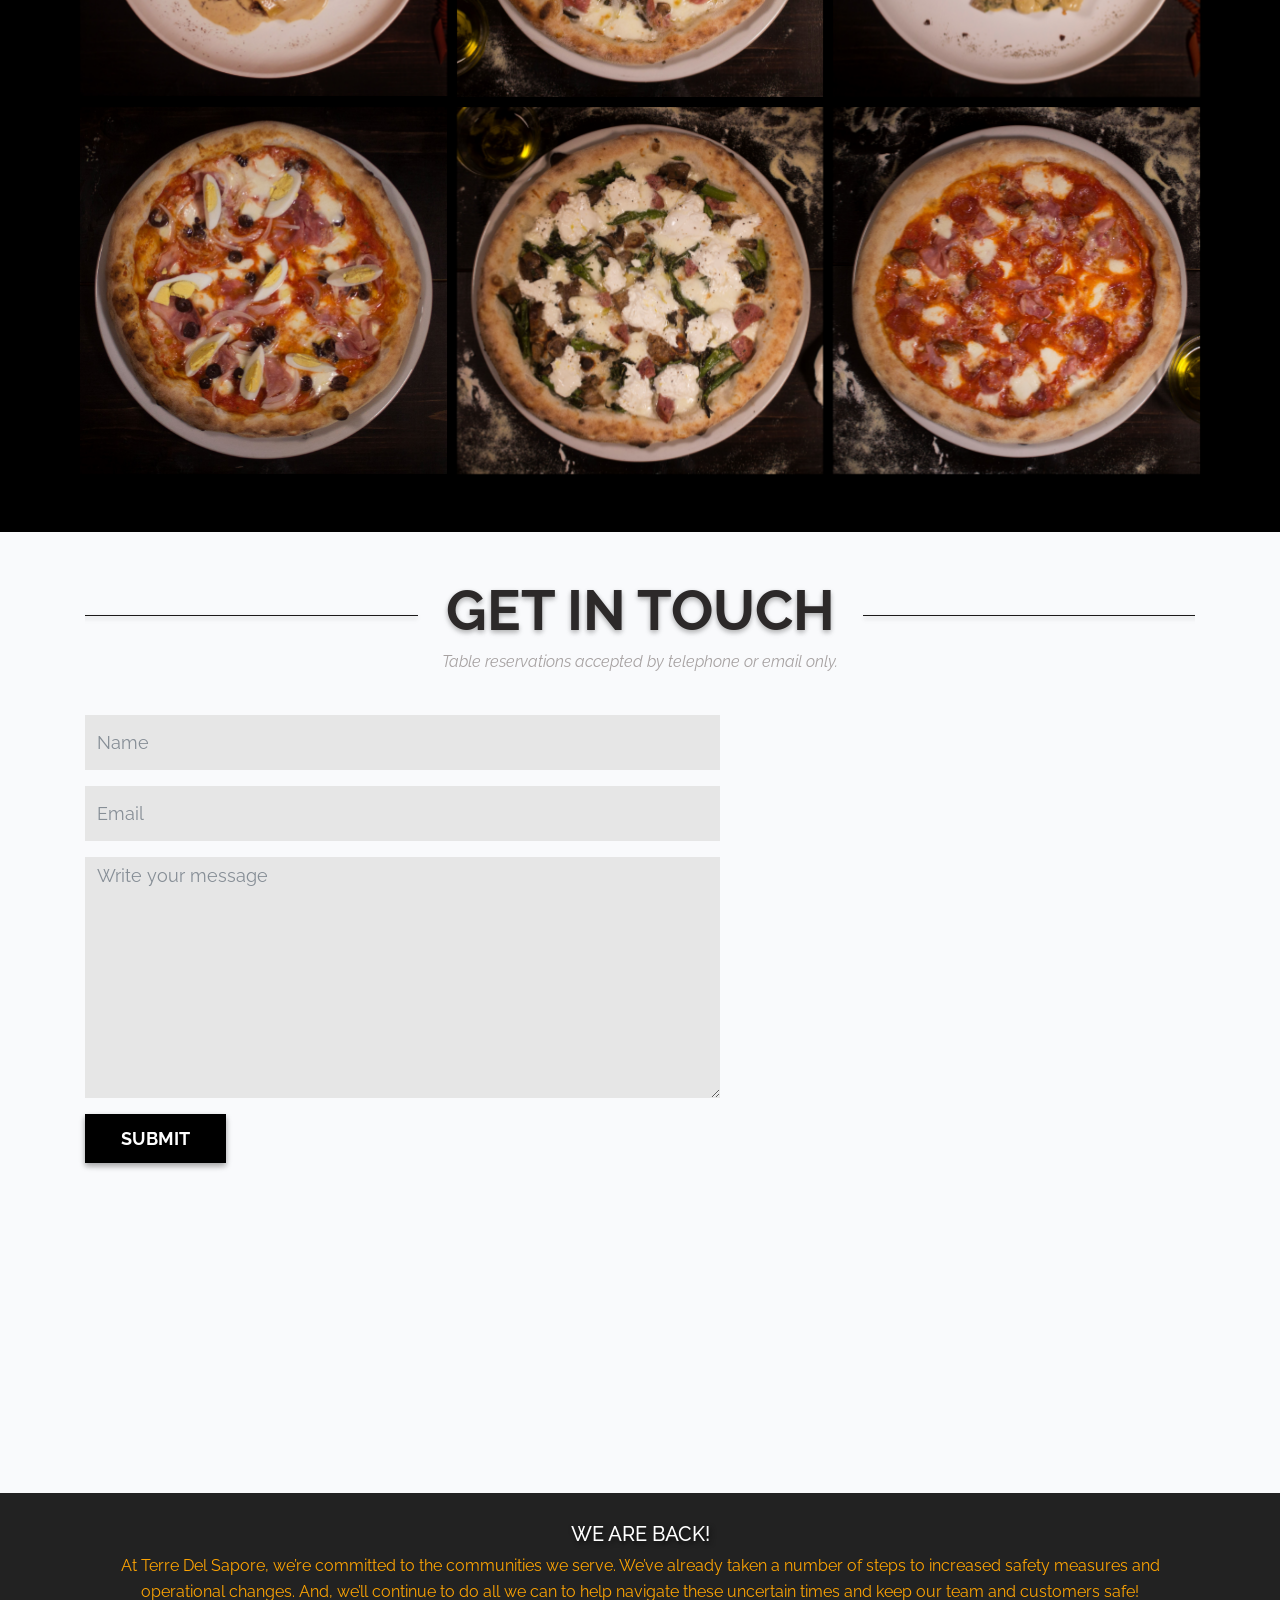
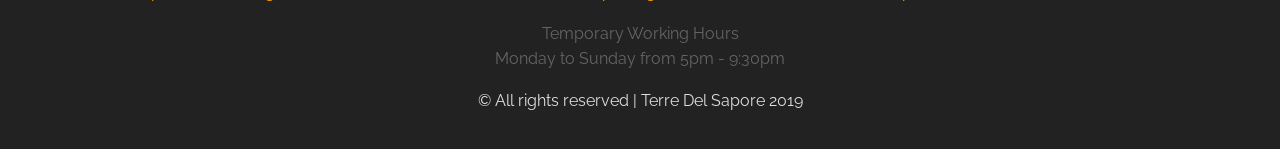
==== commit a1f576e0: "covid fixes" ====
--- a/index.html
+++ b/index.html
@@ -76,7 +76,7 @@
     <!-- Pop up -->
     <section id="myModal" class="modal" >
       <div class="modal-dialog container">
-          <div class="modal-content" style="background-image: url(./images/wood.jpg); background-size:auto;">
+          <div class="modal-content" style="background-image: url(./images/wood.jpg); background-size:cover;">
               <div class="modal-header row">     
                 <div class="col-12">
                   <button type="button" class="close" data-dismiss="modal" aria-label="Close" style="margin-right: 10px;">
@@ -130,8 +130,8 @@
         <div class="row align-items-center justify-content-center text-center site-vh-100">
           <div class="col-md-12 site-animate">
             <div class="hero col-md-4">
-              <h1 class="hero-text">WE ARE OPEN!</h1>                
-                <h5 class="offer-pickup">FOR PICK UP OR DELIVERY</h5>
+              <h1 class="hero-text">WE ARE BACK!</h1>                
+                <h5 class="offer-pickup">FOR DINE IN, PICK UP OR DELIVERY!</h5>
               <h5>MONDAY - SUNDAY
                 <br>
                 5PM - 9:30PM</h5>
@@ -144,7 +144,7 @@
               WITH CODE <br><span class="sapore15">SAPORE15</span></h5>         
                       
            <p><a href="https://www.toasttab.com/sapore/v3" target="_blank" class="btn btn-primary btn-lg site-animate" ">ORDER PICK UP</a></p>
-           <br>
+           <!-- <br> -->
            <h5>ORDER DELIVERY</h5>                
             <div class="row justify-content-center">
               <a target="_blank" href="https://www.ubereats.com/en-US/miami/food-delivery/terre-del-sapore/qRtU90W8QPGjgW1V2y5W6w/"><img src="./images/uber.png" alt="image" class="img-fluid delivery-hero"></a>
@@ -155,9 +155,16 @@
         </div>
       </div>
     </section>
-
+    <br>
     <!-- END section -->
-    
+     <div>     
+  <!-- <p class="text-center" style="font-style: italic; font-style: bold; color: #fda403 ;">
+        At Terre Del Sapore, we’re committed to the communities we serve. 
+        We’ve already taken a number of steps to increased safety measures 
+        and operational changes. And, we’ll continue to do all we can to help 
+        navigate these uncertain times and keep our team and customers safe!
+       </p> -->
+     </div>
     <!-- About us -->
     <section class="site-section" id="section-about">
       <div class="container">
@@ -411,8 +418,16 @@
               <div class="text-center" id="">
                   <!-- <div style="height:20px"></div>
                   <div style="height:20px"></div> -->
-                  <h5 class="">WE ARE NOW OPEN FOR PICK UP AND DELIVERY ONLY!</h5>
+                  <h5 class="">WE ARE BACK! </h5>
+                  <P style="color: #FDA403;">
+                    At Terre Del Sapore, we’re committed to the communities we serve. 
+                    We’ve already taken a number of steps to increased safety measures 
+                    and operational changes. And, we’ll continue to do all we can to help 
+                    navigate these uncertain times and keep our team and customers safe!
+                  </P>
                   <p class="working-hours">
+                    Temporary Working Hours
+                    <br>
                     Monday to Sunday from 5pm - 9:30pm
                   </p>
                 </div>
--- a/css/style.css
+++ b/css/style.css
@@ -885,6 +885,10 @@
     margin-right: 15px;
     overflow: hidden;
   }
+
+  .img-takeout {
+    width: 150px;
+  }
 }
 
 .image-popup {
@@ -1037,4 +1041,6 @@
     stroke-dasharray: 89, 200;
     stroke-dashoffset: -136px;
   }
-}
+
+
+}
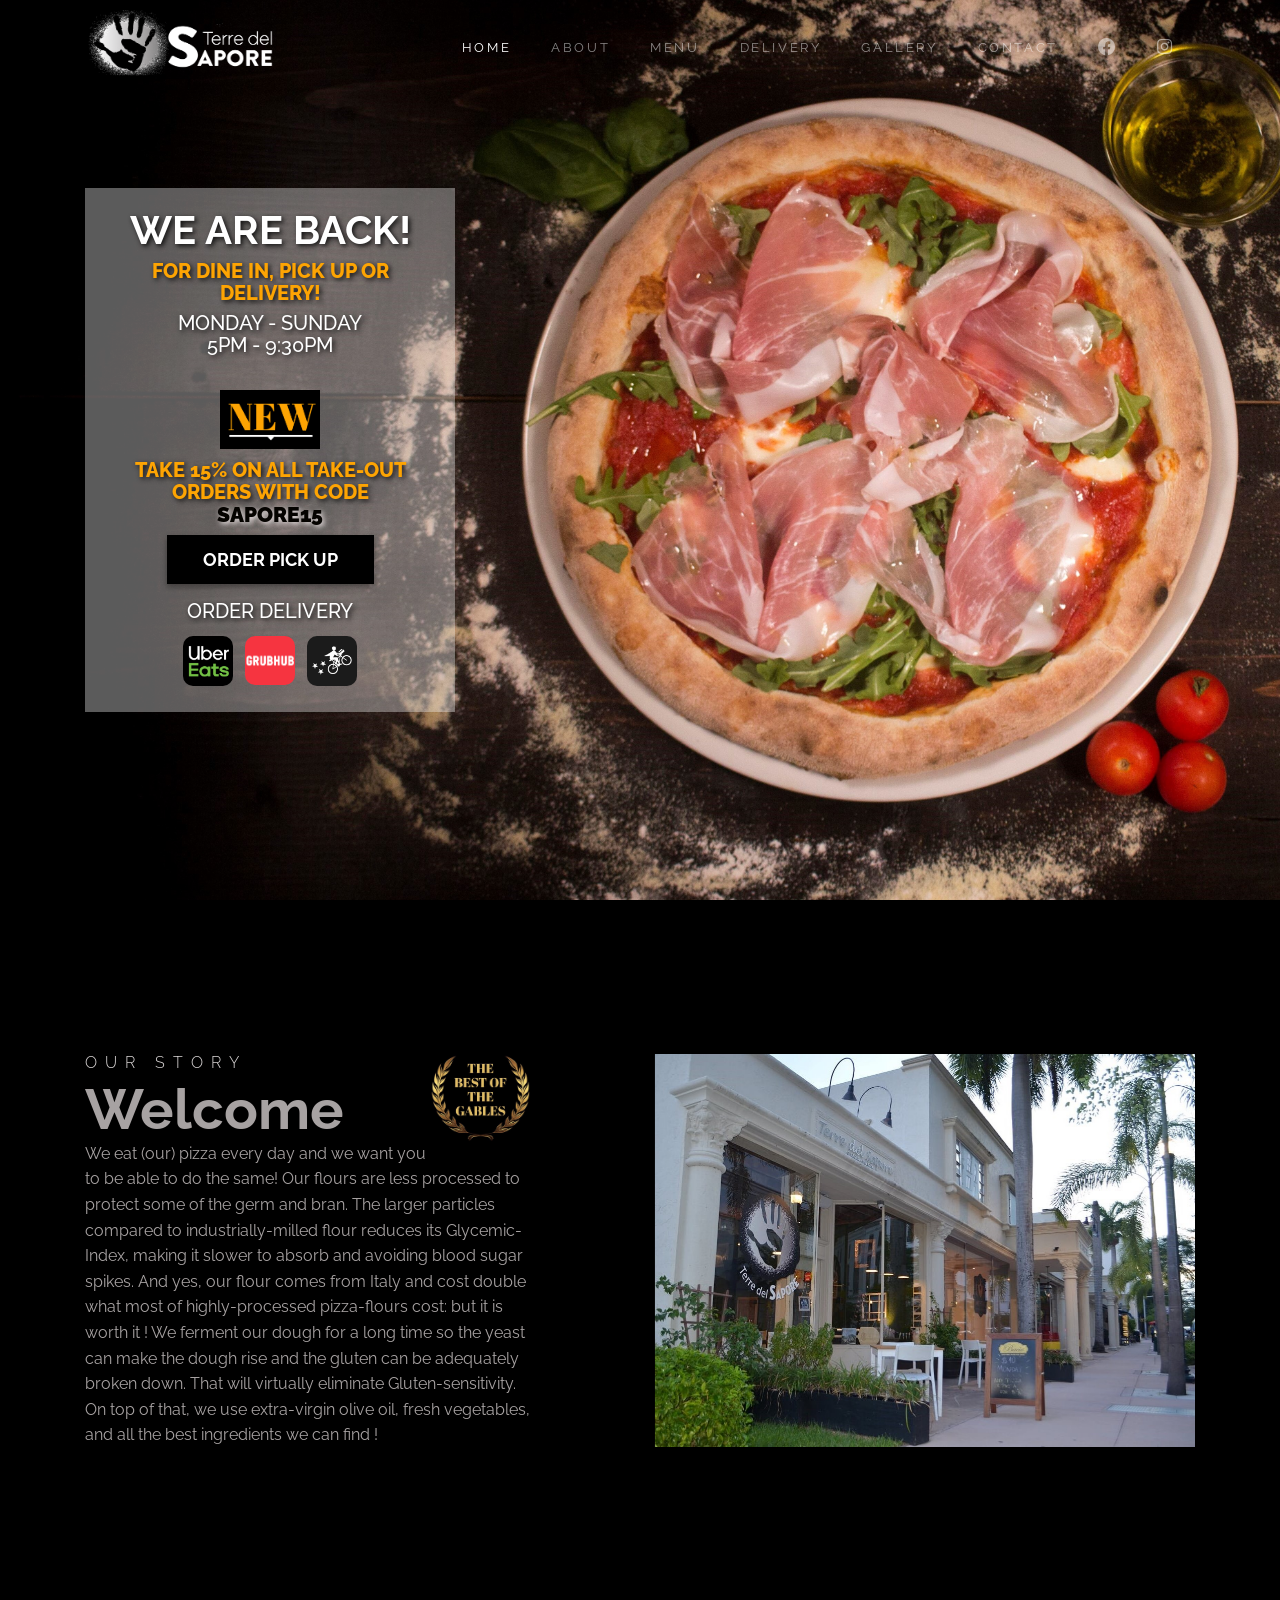
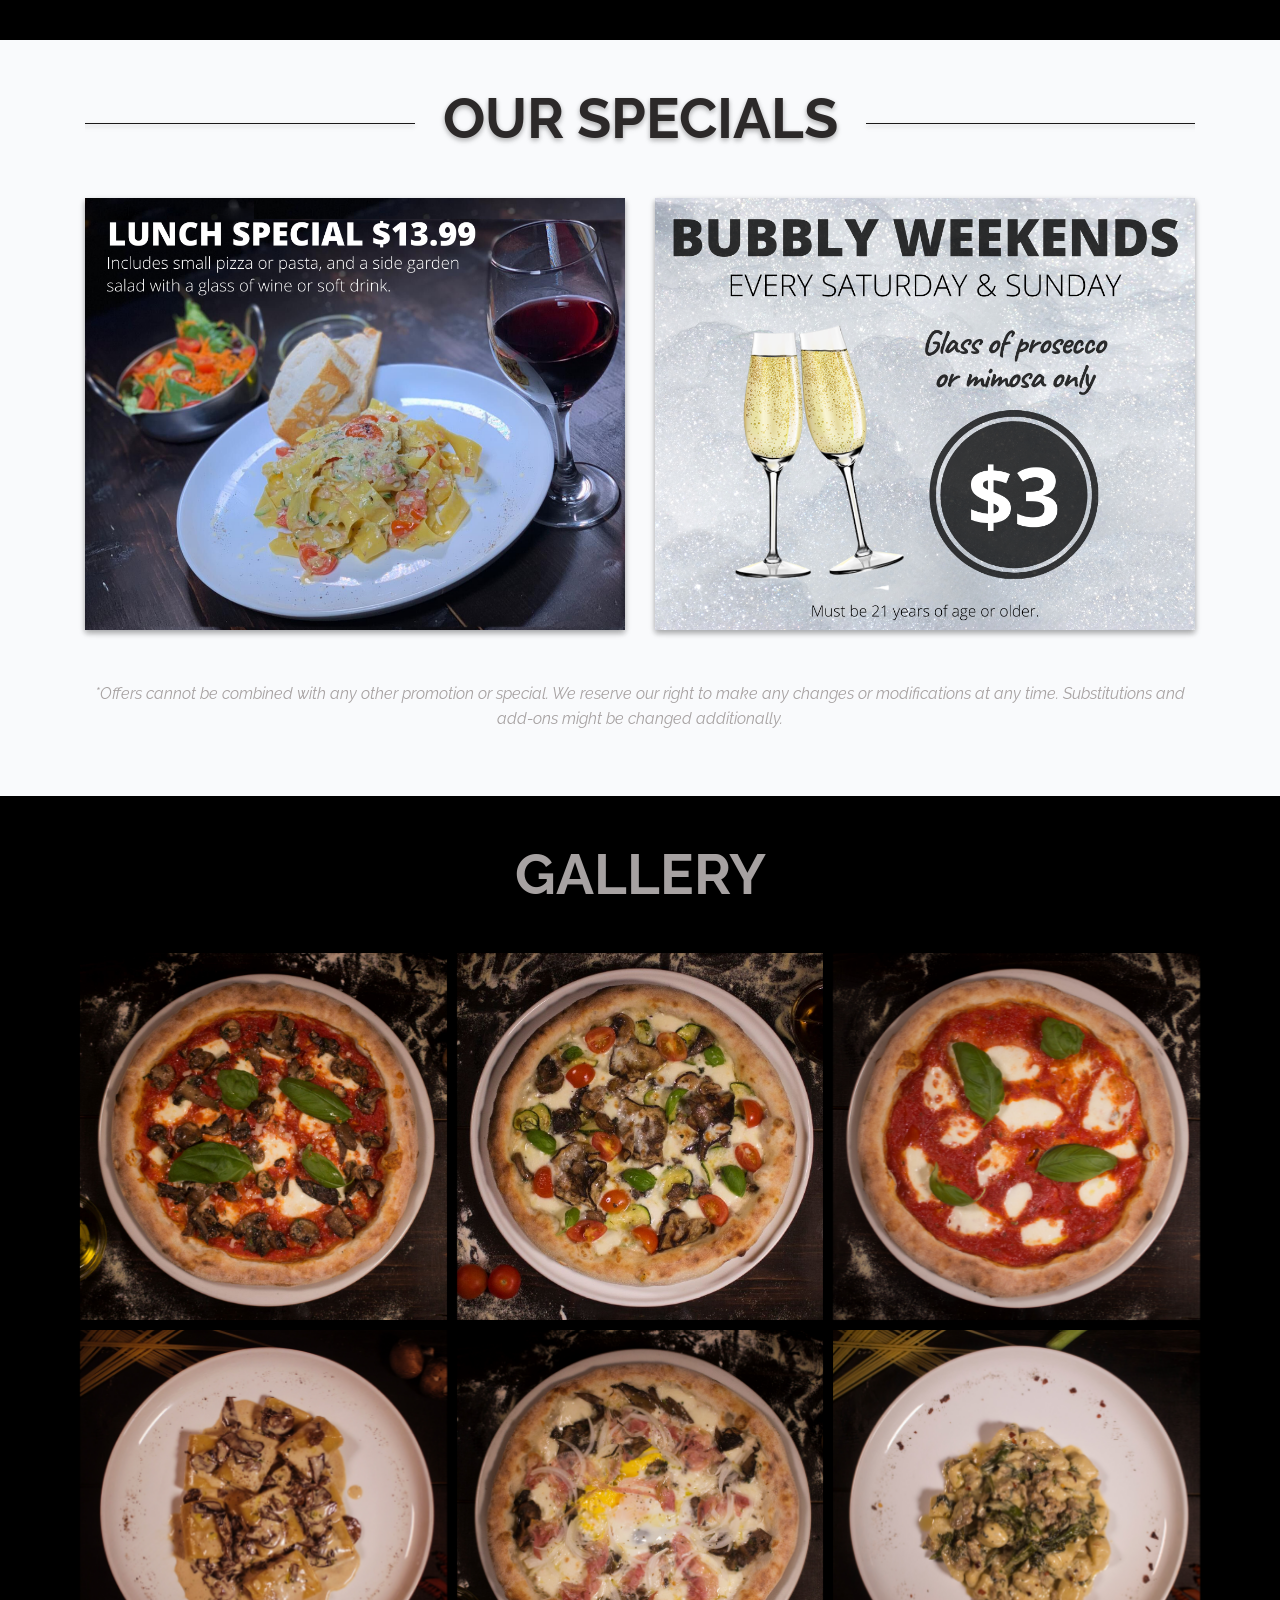
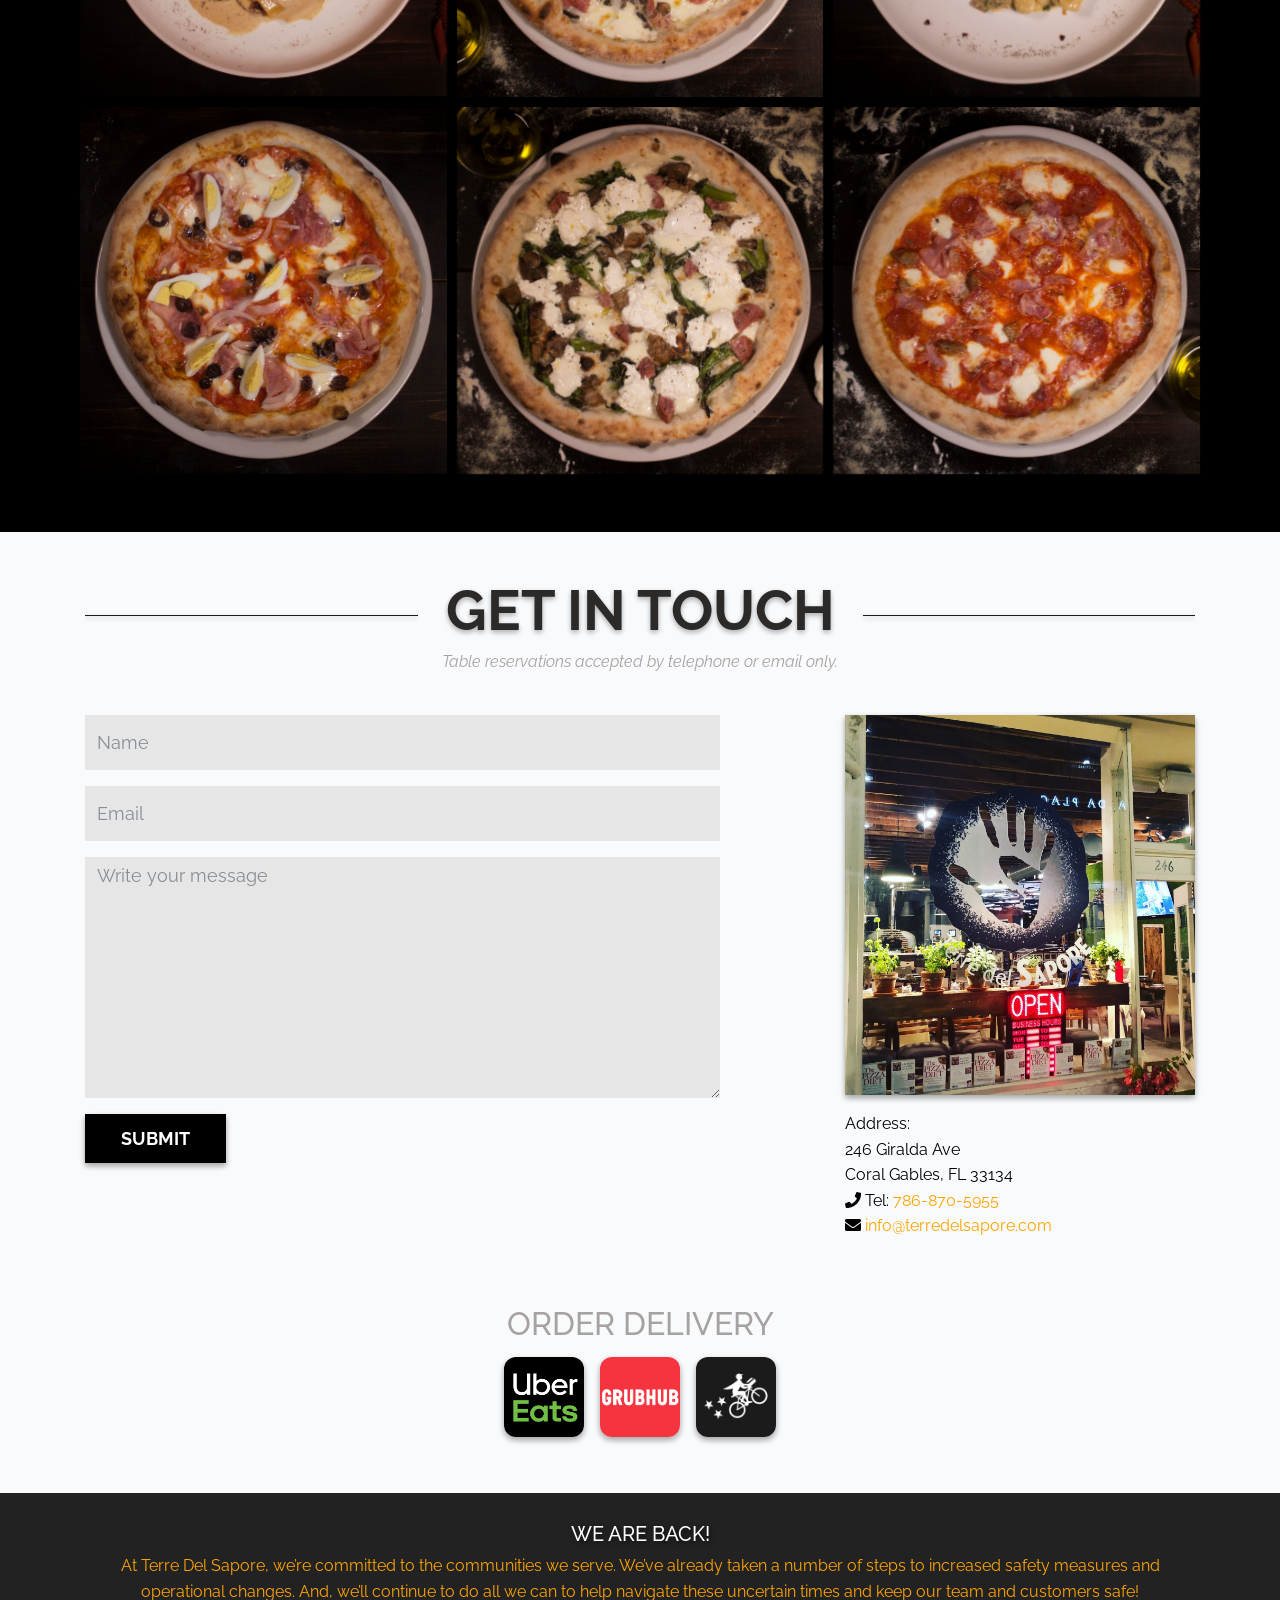
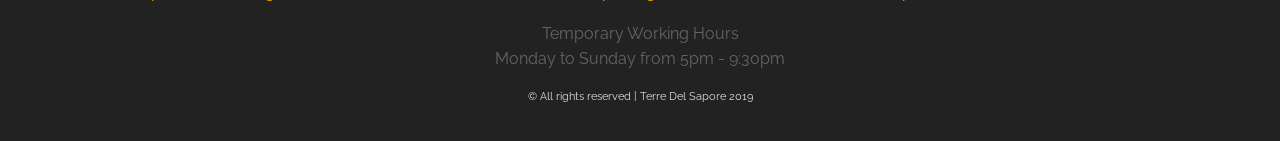
==== commit 1f51861c: "ssl cert" ====
--- a/index.html
+++ b/index.html
@@ -430,13 +430,20 @@
                     <br>
                     Monday to Sunday from 5pm - 9:30pm
                   </p>
-                </div>
-              
-            <p style="color: rgb(224, 222, 222)">&copy; All rights reserved | Terre Del Sapore 2019</p>
+                </div>              
+            <p style="color: rgb(224, 222, 222); font-size: 11px;">&copy; All rights reserved | Terre Del Sapore 2019</p>
+
+          <!-- SSL Seal -->
+            <div>
+              <span id="siteseal"><script async type="text/javascript" 
+                src="https://seal.godaddy.com/getSeal?sealID=Wa4ZkU5BQC44wIc15Evo0tJaTcnGIfUtrcFrdPhlNcy4FzssylMCp94dEmqf">
+              </script></span>
+            </div>
           </div>
         </div>
       </div>
     </footer> 
+    <!-- Ends -->
 
     <!-- loader -->
     <div id="site-loader" class="show fullscreen"><svg class="circular" width="48px" height="48px"><circle class="path-bg" cx="24" cy="24" r="22" fill="none" stroke-width="4" stroke="#eeeeee"/><circle class="path" cx="24" cy="24" r="22" fill="none" stroke-width="4" stroke-miterlimit="10" stroke="#F96D00"/></svg></div>
